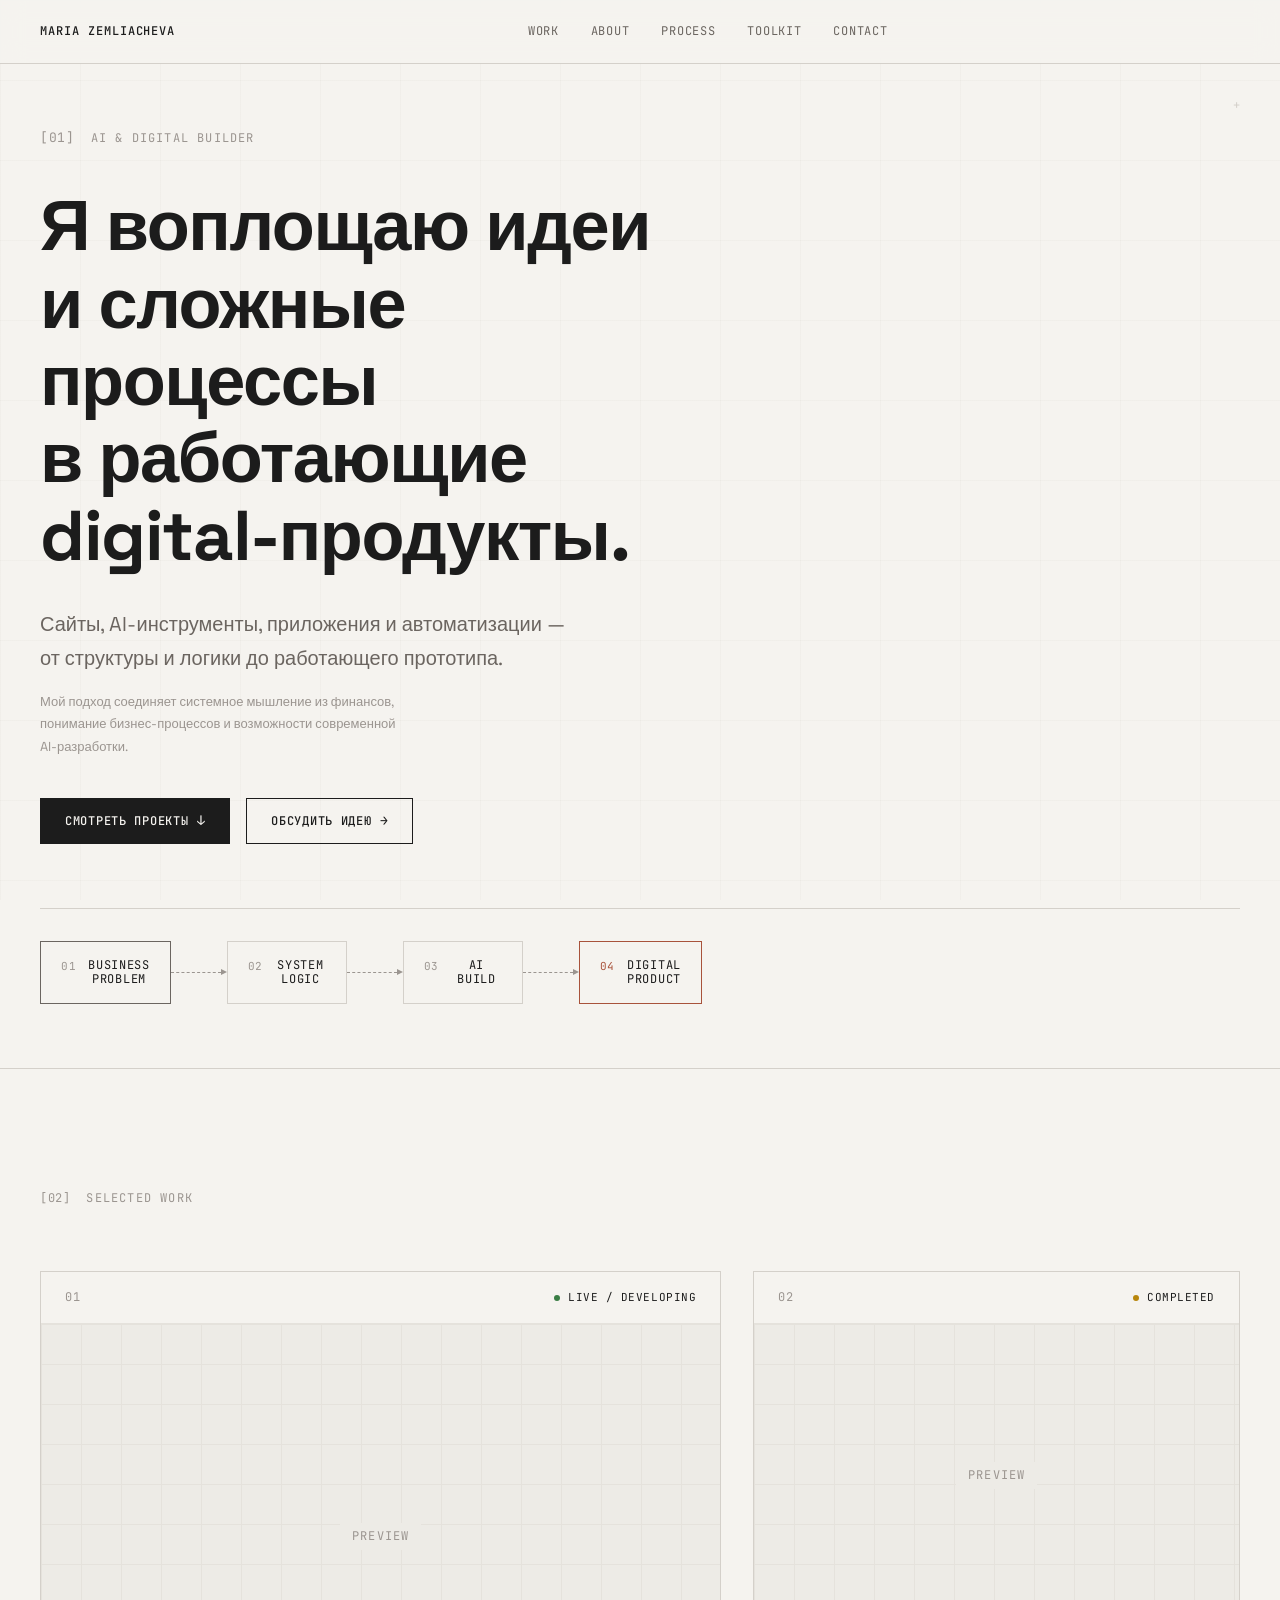
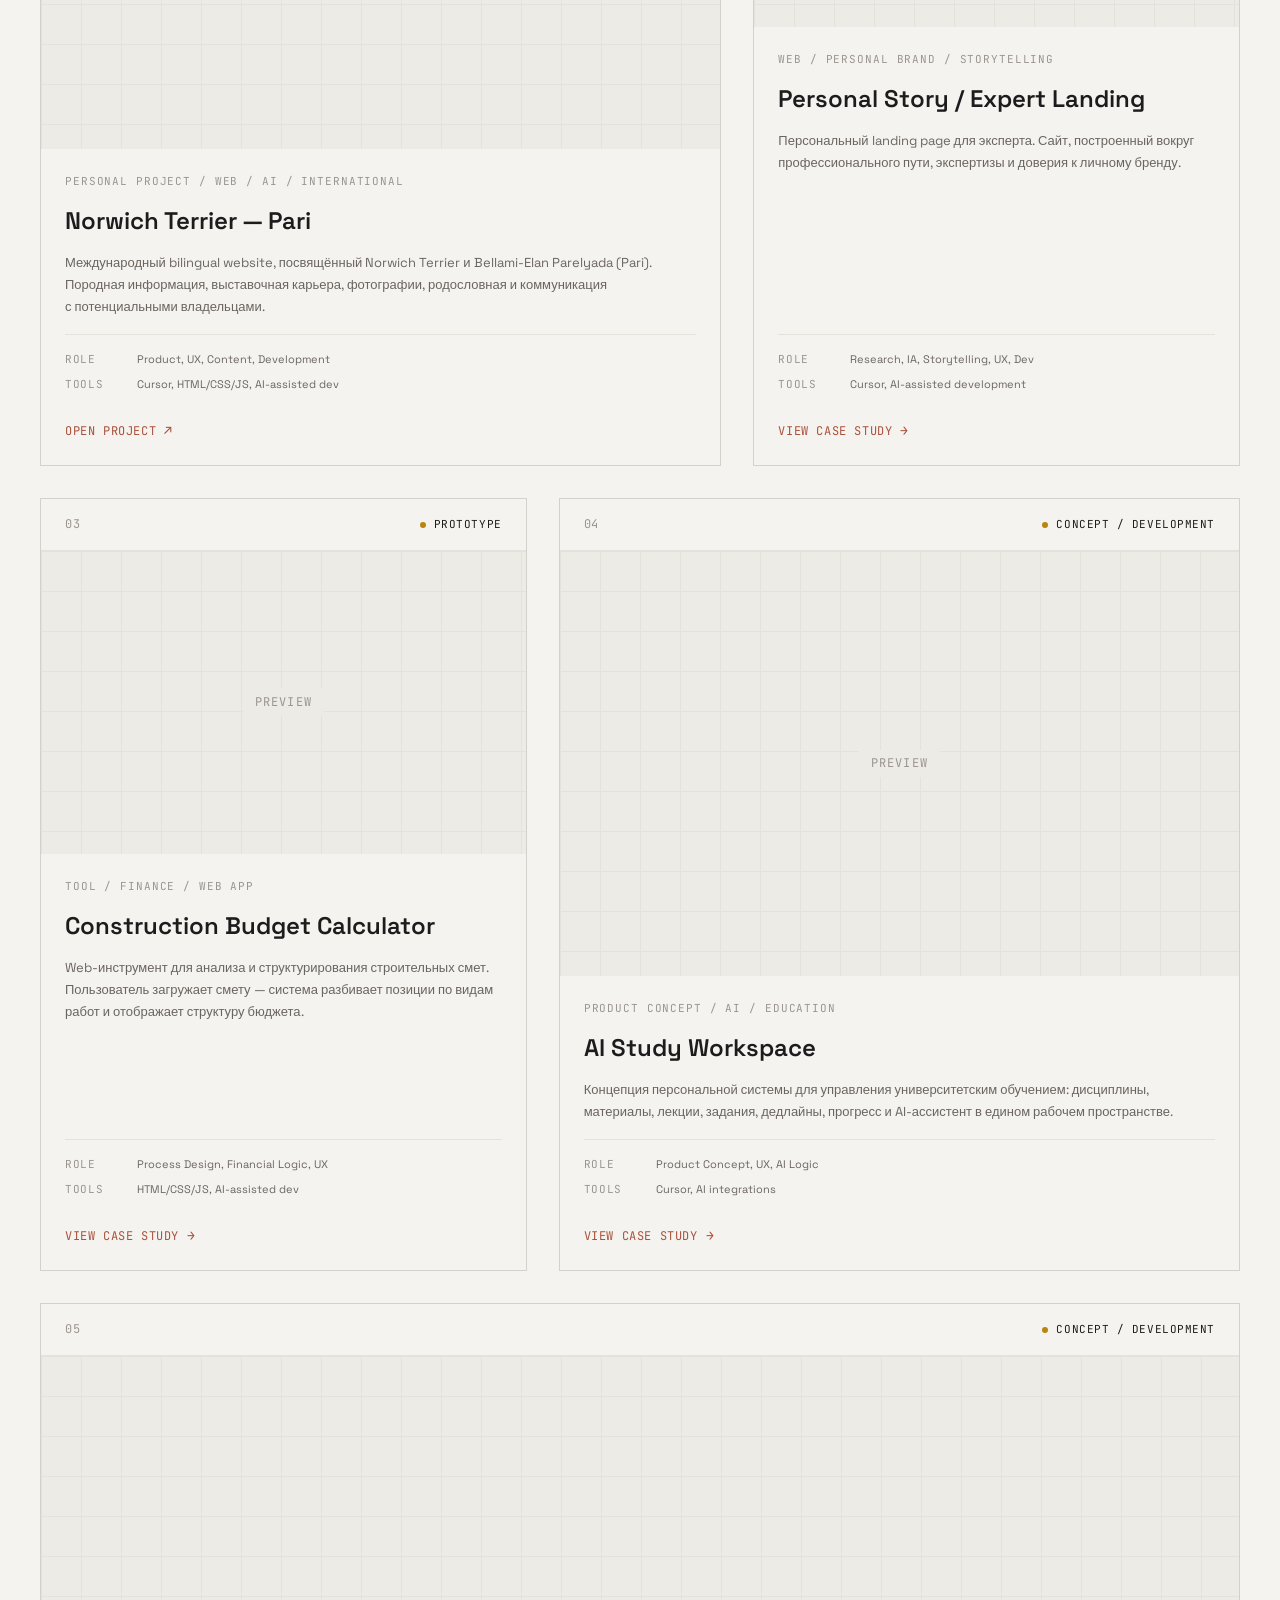
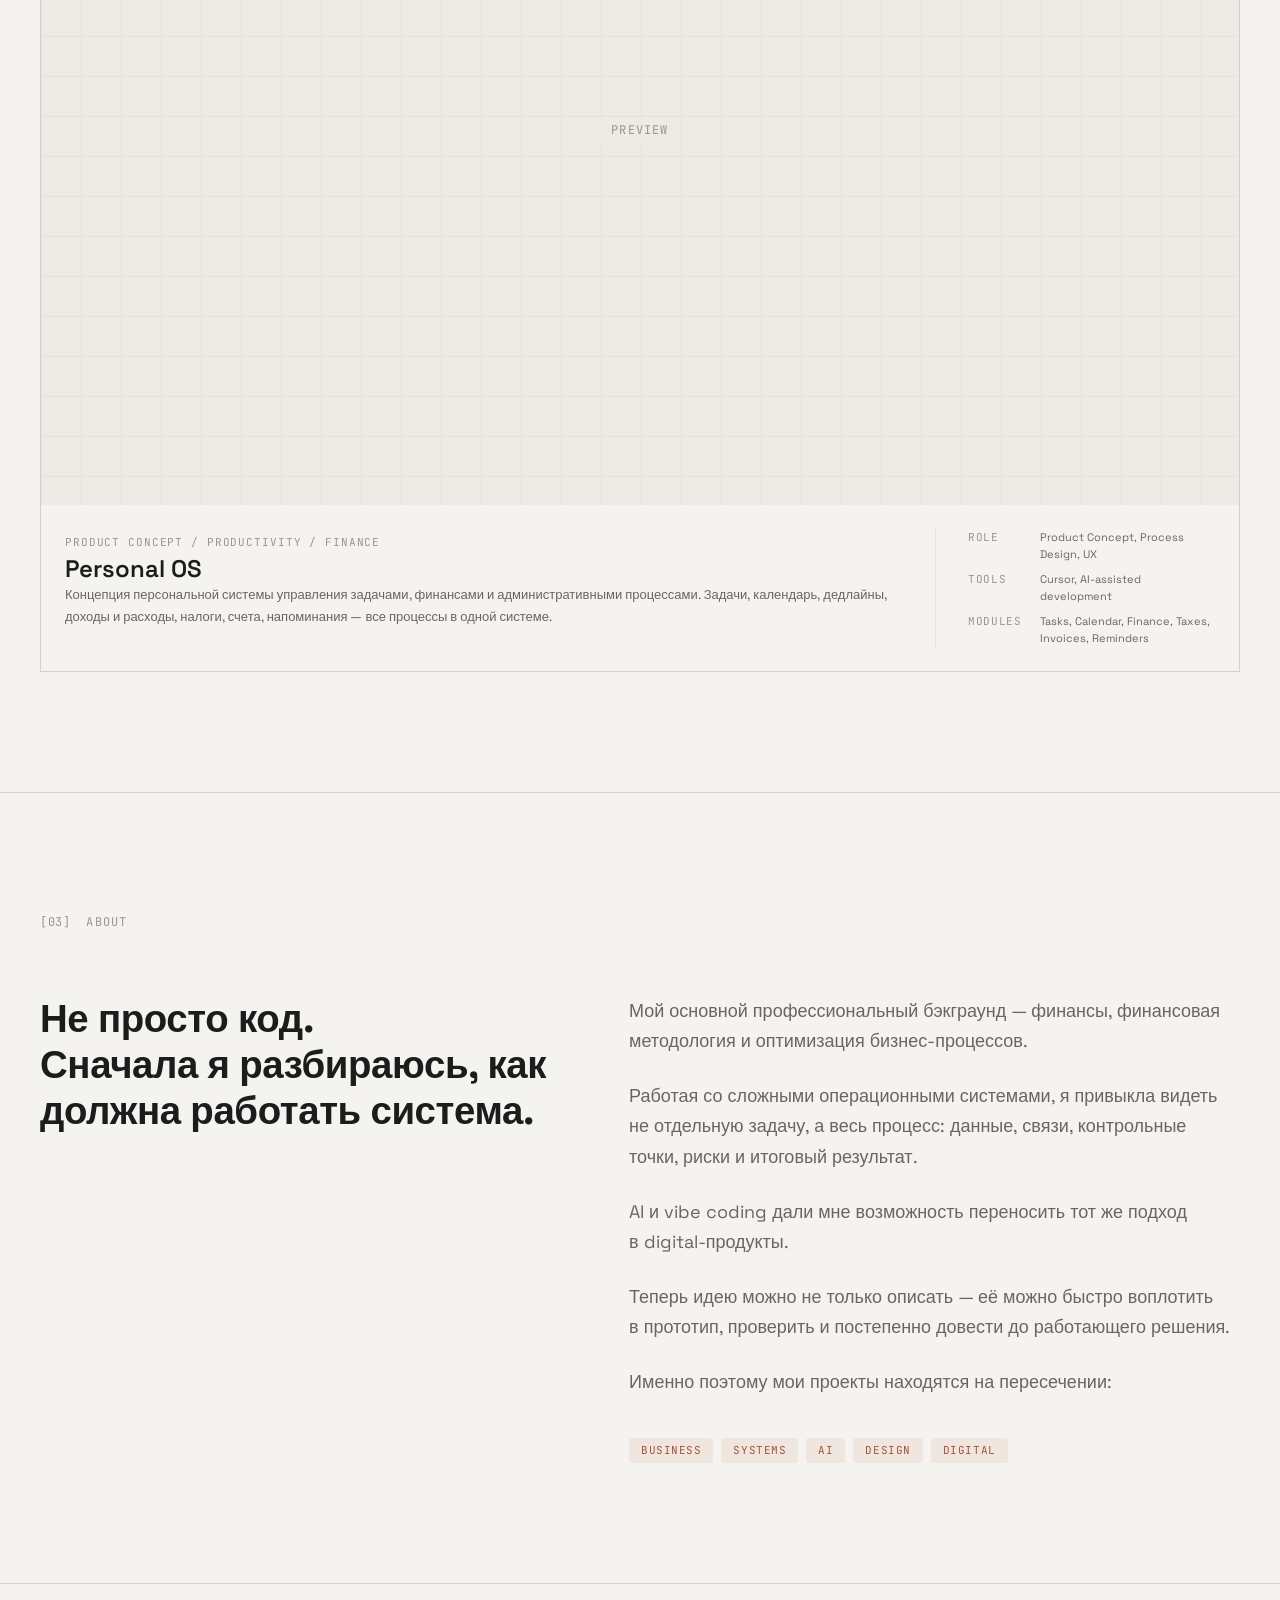
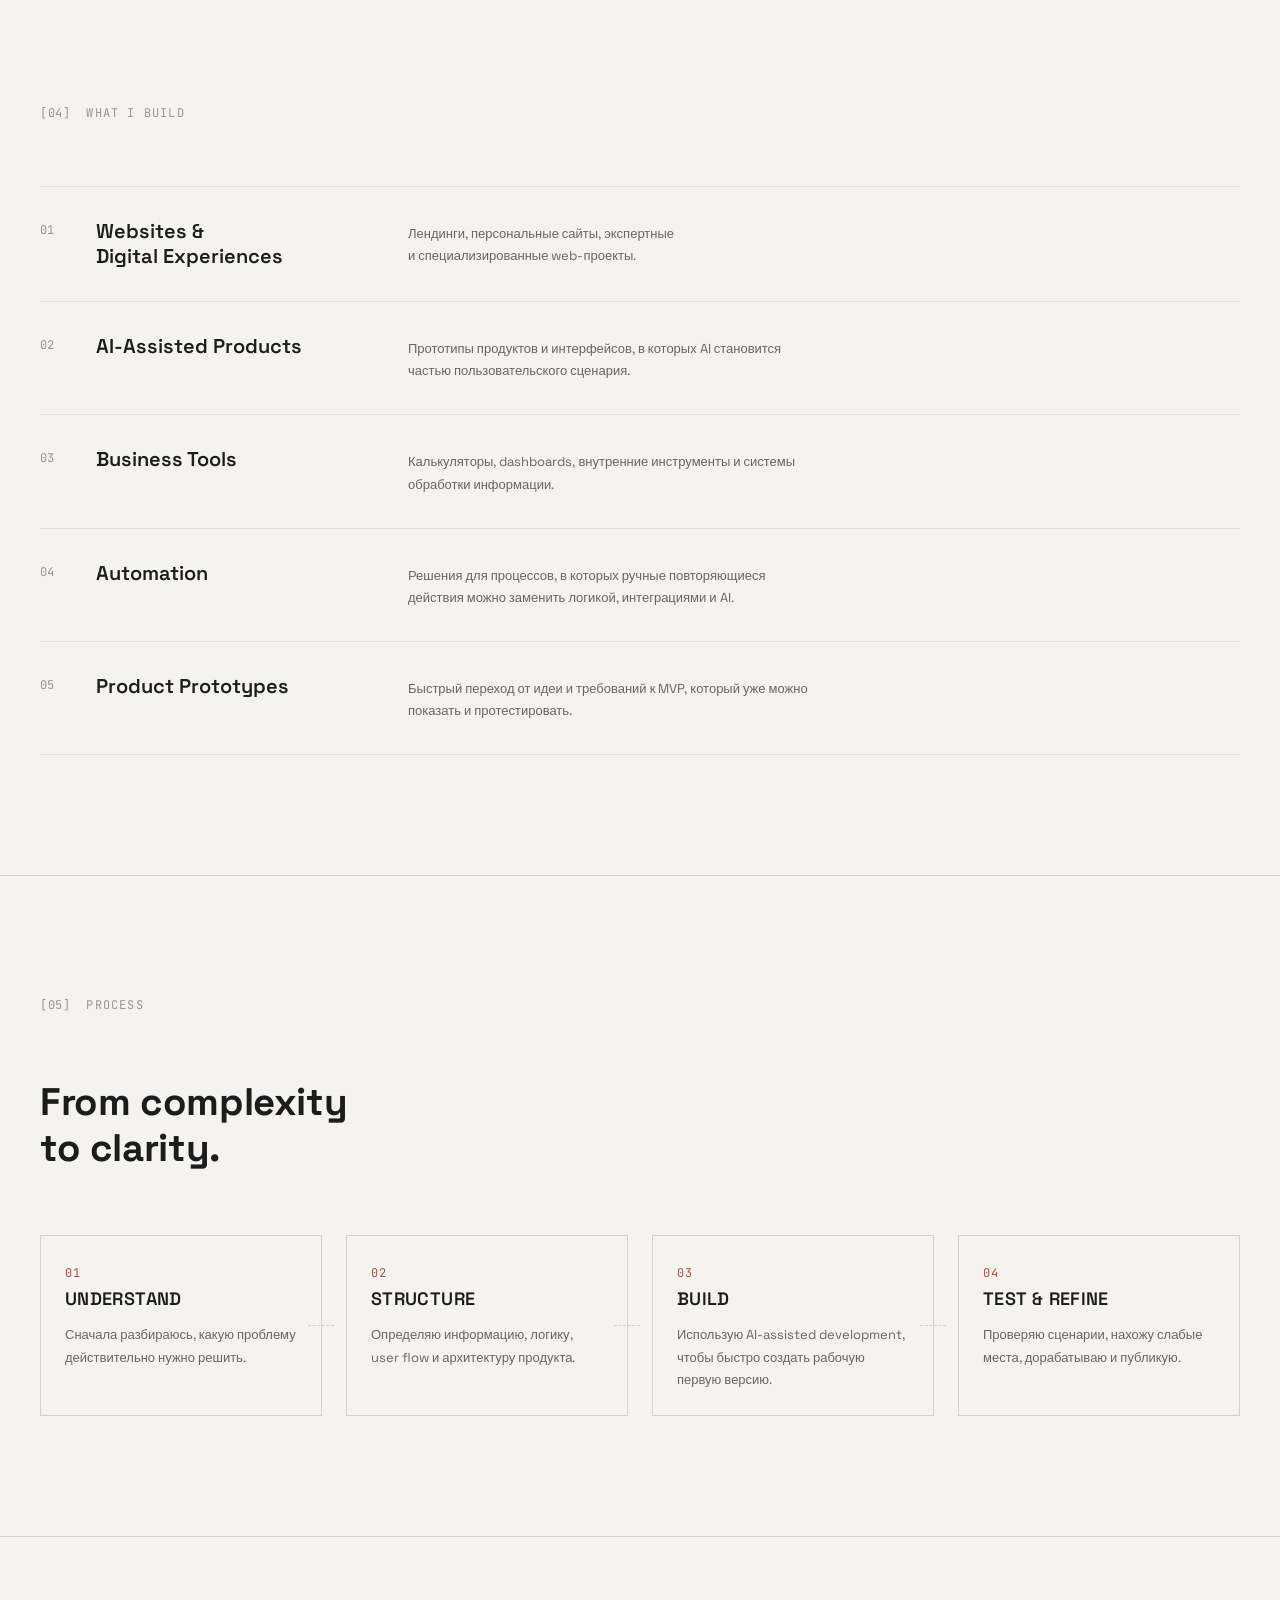
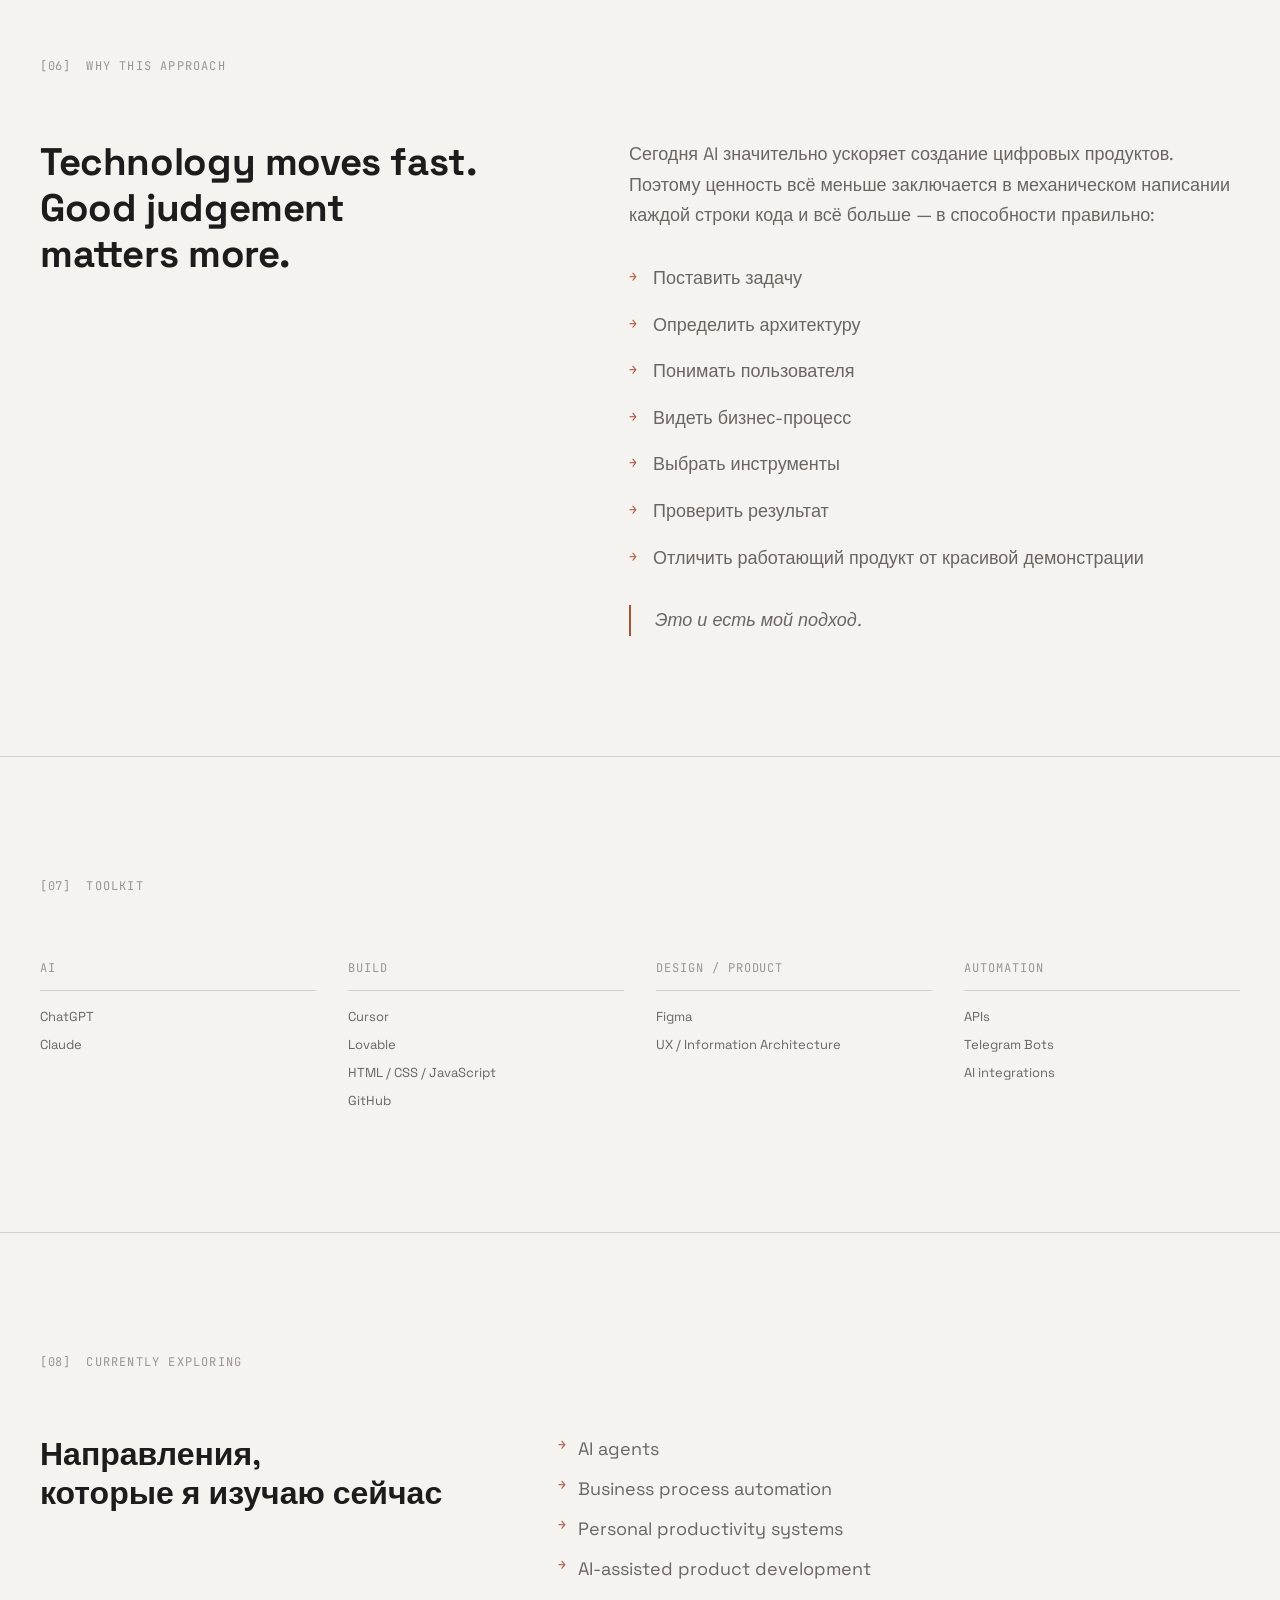
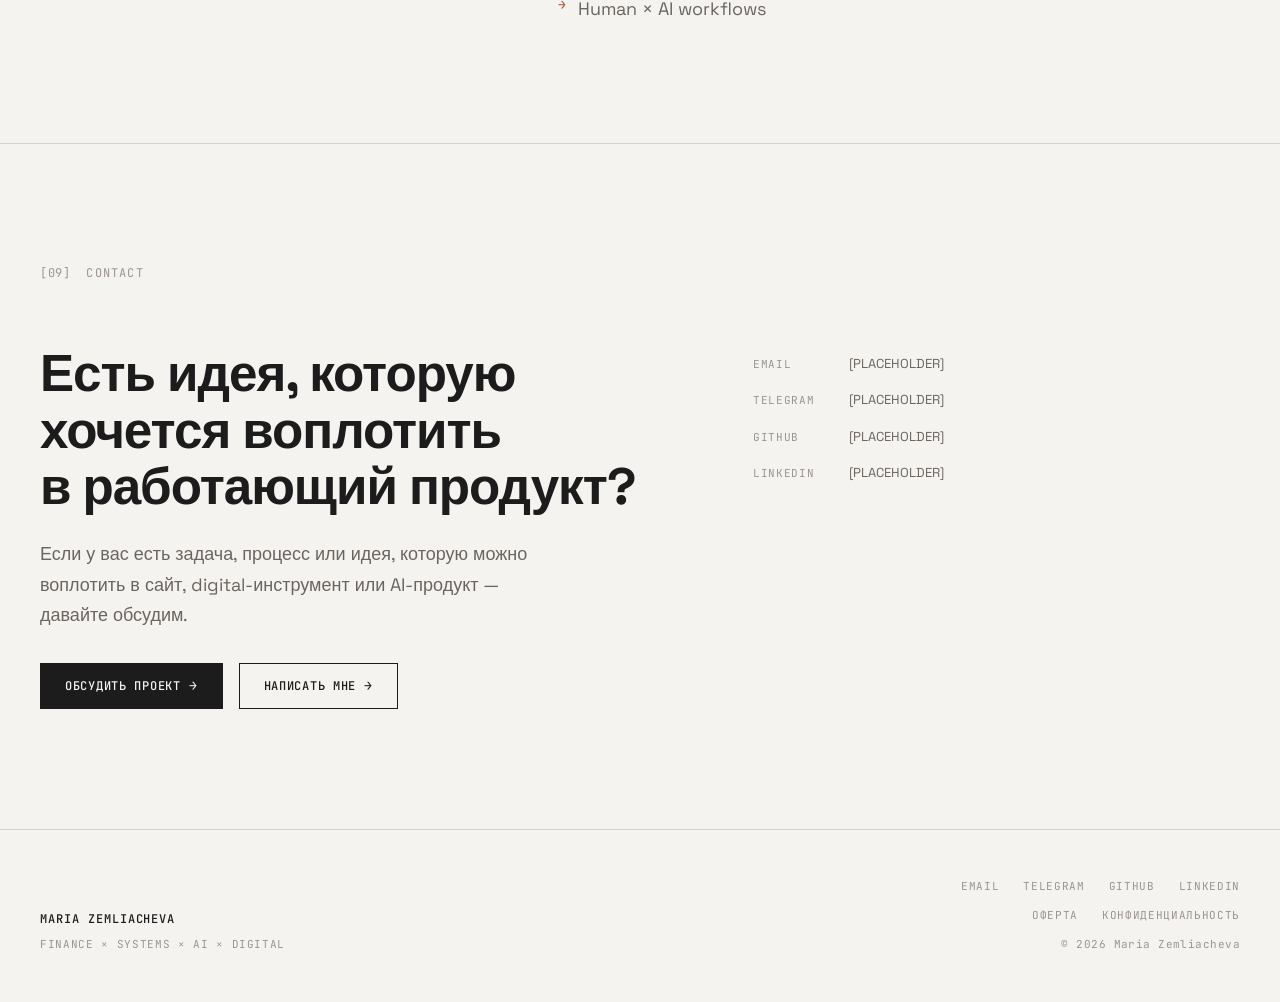
==== index.html @ 4edd82a8 "Добавление существующего проекта" ====
<!DOCTYPE html>
<html lang="ru">
<head>
  <meta charset="UTF-8">
  <meta name="viewport" content="width=device-width, initial-scale=1.0">
  <meta name="description" content="Maria Zemliacheva — AI & Digital Builder. Превращаю идеи и сложные процессы в работающие digital-продукты: сайты, AI-инструменты, приложения и автоматизации.">
  <meta name="author" content="Maria Zemliacheva">

  <!-- Open Graph -->
  <meta property="og:title" content="Maria Zemliacheva — AI & Digital Builder">
  <meta property="og:description" content="Превращаю идеи и сложные процессы в работающие digital-продукты.">
  <meta property="og:type" content="website">
  <meta property="og:image" content="assets/og-image.jpg">

  <!-- Favicon -->
  <link rel="icon" href="assets/favicon/favicon.svg" type="image/svg+xml">
  <link rel="icon" href="assets/favicon/favicon.ico" sizes="32x32">
  <link rel="apple-touch-icon" href="assets/favicon/apple-touch-icon.png">

  <!-- Fonts -->
  <link rel="preconnect" href="https://fonts.googleapis.com">
  <link rel="preconnect" href="https://fonts.gstatic.com" crossorigin>
  <link href="https://fonts.googleapis.com/css2?family=JetBrains+Mono:wght@400;500&family=Space+Grotesk:wght@300;400;500;600;700&display=swap" rel="stylesheet">

  <!-- Styles -->
  <link rel="stylesheet" href="css/variables.css">
  <link rel="stylesheet" href="css/reset.css">
  <link rel="stylesheet" href="css/base.css">
  <link rel="stylesheet" href="css/layout.css">
  <link rel="stylesheet" href="css/components.css">
  <link rel="stylesheet" href="css/sections.css">
  <link rel="stylesheet" href="css/responsive.css">

  <title>Maria Zemliacheva — AI & Digital Builder</title>
</head>
<body>


  <!-- ============================================
       NAVIGATION
       ============================================ -->

  <header class="nav" id="nav">
    <div class="nav__inner">
      <a href="#" class="nav__logo">Maria Zemliacheva</a>

      <nav class="nav__menu" id="nav-menu" aria-label="Main navigation">
        <a href="#work" class="nav__link">Work</a>
        <a href="#about" class="nav__link">About</a>
        <a href="#process" class="nav__link">Process</a>
        <a href="#toolkit" class="nav__link">Toolkit</a>
        <a href="#contact" class="nav__link">Contact</a>
      </nav>

      <div class="nav__right">
        <button class="nav__burger" id="nav-burger" aria-label="Открыть меню" aria-expanded="false">
          <span></span>
          <span></span>
        </button>
      </div>
    </div>
  </header>

  <!-- Mobile Menu Overlay -->
  <div class="nav-overlay" id="nav-overlay" aria-hidden="true">
    <nav class="nav-overlay__inner" aria-label="Mobile navigation">
      <a href="#work" class="nav-overlay__link">Work</a>
      <a href="#about" class="nav-overlay__link">About</a>
      <a href="#process" class="nav-overlay__link">Process</a>
      <a href="#toolkit" class="nav-overlay__link">Toolkit</a>
      <a href="#contact" class="nav-overlay__link">Contact</a>
    </nav>
  </div>


  <main>


    <!-- ============================================
         01 — HERO
         ============================================ -->

    <section class="hero" id="hero">
      <div class="container">

        <div class="hero__label reveal">
          <span class="hero__number">[01]</span>
          <span class="hero__role">AI & Digital Builder</span>
        </div>

        <h1 class="hero__heading reveal">
          Я&nbsp;воплощаю идеи и&nbsp;сложные процессы в&nbsp;работающие digital&#8209;продукты.
        </h1>

        <p class="hero__subheading reveal">
          Сайты, AI&#8209;инструменты, приложения и&nbsp;автоматизации&nbsp;—
          от&nbsp;структуры и&nbsp;логики до&nbsp;работающего прототипа.
        </p>

        <p class="hero__note reveal">
          Мой подход соединяет системное мышление из&nbsp;финансов,
          понимание бизнес&#8209;процессов и&nbsp;возможности современной AI&#8209;разработки.
        </p>

        <div class="hero__cta reveal">
          <a href="#work" class="btn btn--filled">
            <span class="btn__text">Смотреть проекты</span> <span class="btn__arrow">↓</span>
          </a>
          <a href="#contact" class="btn btn--accent">
            <span class="btn__text">Обсудить идею</span> <span class="btn__arrow">→</span>
          </a>
        </div>

        <div class="hero__diagram reveal">
          <div class="diagram">
            <div class="diagram__node">
              <span class="diagram__num">01</span>
              <span class="diagram__text">Business<br>Problem</span>
            </div>
            <span class="diagram__connector"></span>
            <div class="diagram__node">
              <span class="diagram__num">02</span>
              <span class="diagram__text">System<br>Logic</span>
            </div>
            <span class="diagram__connector"></span>
            <div class="diagram__node">
              <span class="diagram__num">03</span>
              <span class="diagram__text">AI<br>Build</span>
            </div>
            <span class="diagram__connector"></span>
            <div class="diagram__node diagram__node--result">
              <span class="diagram__num">04</span>
              <span class="diagram__text">Digital<br>Product</span>
            </div>
          </div>
        </div>

      </div>
    </section>


    <!-- ============================================
         02 — SELECTED WORK
         ============================================ -->

    <section class="section" id="work">
      <div class="container">

        <div class="section-header reveal">
          <span class="section-number">[02]</span>
          <span class="section-title">Selected Work</span>
        </div>

        <div class="work__grid">

          <!-- Row 1: Norwich Terrier (large) + Personal Story (compact) -->
          <div class="work__row work__row--2-1">

            <!-- PROJECT 01 -->
            <article class="project-card reveal">
              <div class="project-card__header">
                <span class="project-card__number">01</span>
                <div class="status status--live">
                  <span class="status__dot"></span>
                  Live / Developing
                </div>
              </div>
              <div class="project-card__image">
                <div class="placeholder-image">
                  <span>Preview</span>
                </div>
              </div>
              <div class="project-card__body">
                <span class="project-card__category">Personal Project / Web / AI / International</span>
                <h3 class="project-card__title">Norwich Terrier — Pari</h3>
                <p class="project-card__desc">
                  Международный bilingual website, посвящённый Norwich Terrier
                  и&nbsp;Bellami&#8209;Elan Parelyada (Pari). Породная информация,
                  выставочная карьера, фотографии, родословная и&nbsp;коммуникация
                  с&nbsp;потенциальными владельцами.
                </p>
                <div class="project-card__meta">
                  <div class="project-card__meta-row">
                    <span class="project-card__meta-label">Role</span>
                    <span class="project-card__meta-value">Product, UX, Content, Development</span>
                  </div>
                  <div class="project-card__meta-row">
                    <span class="project-card__meta-label">Tools</span>
                    <span class="project-card__meta-value">Cursor, HTML/CSS/JS, AI-assisted dev</span>
                  </div>
                </div>
                <a href="https://norwichterrier.info/" class="project-card__link" target="_blank" rel="noopener">
                  Open Project <span class="btn__arrow">↗</span>
                </a>
              </div>
            </article>

            <!-- PROJECT 02 -->
            <article class="project-card reveal">
              <div class="project-card__header">
                <span class="project-card__number">02</span>
                <div class="status">
                  <span class="status__dot"></span>
                  Completed
                </div>
              </div>
              <div class="project-card__image">
                <div class="placeholder-image">
                  <span>Preview</span>
                </div>
              </div>
              <div class="project-card__body">
                <span class="project-card__category">Web / Personal Brand / Storytelling</span>
                <h3 class="project-card__title">Personal Story / Expert Landing</h3>
                <p class="project-card__desc">
                  Персональный landing page для эксперта. Сайт, построенный
                  вокруг профессионального пути, экспертизы и&nbsp;доверия
                  к&nbsp;личному бренду.
                </p>
                <div class="project-card__meta">
                  <div class="project-card__meta-row">
                    <span class="project-card__meta-label">Role</span>
                    <span class="project-card__meta-value">Research, IA, Storytelling, UX, Dev</span>
                  </div>
                  <div class="project-card__meta-row">
                    <span class="project-card__meta-label">Tools</span>
                    <span class="project-card__meta-value">Cursor, AI-assisted development</span>
                  </div>
                </div>
                <a href="case-study.html" class="project-card__link">
                  View Case Study <span class="btn__arrow">→</span>
                </a>
              </div>
            </article>

          </div>

          <!-- Row 2: Construction Budget (compact) + Psychology Study (large) -->
          <div class="work__row work__row--1-2">

            <!-- PROJECT 03 -->
            <article class="project-card reveal">
              <div class="project-card__header">
                <span class="project-card__number">03</span>
                <div class="status">
                  <span class="status__dot"></span>
                  Prototype
                </div>
              </div>
              <div class="project-card__image">
                <div class="placeholder-image">
                  <span>Preview</span>
                </div>
              </div>
              <div class="project-card__body">
                <span class="project-card__category">Tool / Finance / Web App</span>
                <h3 class="project-card__title">Construction Budget Calculator</h3>
                <p class="project-card__desc">
                  Web&#8209;инструмент для анализа и&nbsp;структурирования строительных смет.
                  Пользователь загружает смету&nbsp;— система разбивает позиции
                  по&nbsp;видам работ и&nbsp;отображает структуру бюджета.
                </p>
                <div class="project-card__meta">
                  <div class="project-card__meta-row">
                    <span class="project-card__meta-label">Role</span>
                    <span class="project-card__meta-value">Process Design, Financial Logic, UX</span>
                  </div>
                  <div class="project-card__meta-row">
                    <span class="project-card__meta-label">Tools</span>
                    <span class="project-card__meta-value">HTML/CSS/JS, AI-assisted dev</span>
                  </div>
                </div>
                <a href="case-study.html" class="project-card__link">
                  View Case Study <span class="btn__arrow">→</span>
                </a>
              </div>
            </article>

            <!-- PROJECT 04 -->
            <article class="project-card reveal">
              <div class="project-card__header">
                <span class="project-card__number">04</span>
                <div class="status">
                  <span class="status__dot"></span>
                  Concept / Development
                </div>
              </div>
              <div class="project-card__image">
                <div class="placeholder-image">
                  <span>Preview</span>
                </div>
              </div>
              <div class="project-card__body">
                <span class="project-card__category">Product Concept / AI / Education</span>
                <h3 class="project-card__title">AI Study Workspace</h3>
                <p class="project-card__desc">
                  Концепция персональной системы для управления
                  университетским обучением: дисциплины, материалы,
                  лекции, задания, дедлайны, прогресс и&nbsp;AI&#8209;ассистент
                  в&nbsp;едином рабочем пространстве.
                </p>
                <div class="project-card__meta">
                  <div class="project-card__meta-row">
                    <span class="project-card__meta-label">Role</span>
                    <span class="project-card__meta-value">Product Concept, UX, AI Logic</span>
                  </div>
                  <div class="project-card__meta-row">
                    <span class="project-card__meta-label">Tools</span>
                    <span class="project-card__meta-value">Cursor, AI integrations</span>
                  </div>
                </div>
                <a href="case-study.html" class="project-card__link">
                  View Case Study <span class="btn__arrow">→</span>
                </a>
              </div>
            </article>

          </div>

          <!-- Row 3: Personal OS (full width) -->
          <div class="work__row work__row--full">

            <!-- PROJECT 05 -->
            <article class="project-card reveal">
              <div class="project-card__header">
                <span class="project-card__number">05</span>
                <div class="status">
                  <span class="status__dot"></span>
                  Concept / Development
                </div>
              </div>
              <div class="project-card__image">
                <div class="placeholder-image">
                  <span>Preview</span>
                </div>
              </div>
              <div class="project-card__body">
                <div class="project-card__info">
                  <span class="project-card__category">Product Concept / Productivity / Finance</span>
                  <h3 class="project-card__title">Personal OS</h3>
                  <p class="project-card__desc">
                    Концепция персональной системы управления задачами, финансами
                    и&nbsp;административными процессами. Задачи, календарь, дедлайны,
                    доходы и&nbsp;расходы, налоги, счета, напоминания&nbsp;—
                    все процессы в&nbsp;одной системе.
                  </p>
                </div>
                <div class="project-card__meta">
                  <div class="project-card__meta-row">
                    <span class="project-card__meta-label">Role</span>
                    <span class="project-card__meta-value">Product Concept, Process Design, UX</span>
                  </div>
                  <div class="project-card__meta-row">
                    <span class="project-card__meta-label">Tools</span>
                    <span class="project-card__meta-value">Cursor, AI-assisted development</span>
                  </div>
                  <div class="project-card__meta-row">
                    <span class="project-card__meta-label">Modules</span>
                    <span class="project-card__meta-value">Tasks, Calendar, Finance, Taxes, Invoices, Reminders</span>
                  </div>
                </div>
              </div>
            </article>

          </div>

        </div>
      </div>
    </section>


    <!-- ============================================
         03 — ABOUT
         ============================================ -->

    <section class="section" id="about">
      <div class="container">

        <div class="section-header reveal">
          <span class="section-number">[03]</span>
          <span class="section-title">About</span>
        </div>

        <div class="about__grid">

          <div class="reveal">
            <h2 class="about__heading">
              Не&nbsp;просто код.<br>
              Сначала я&nbsp;разбираюсь, как должна работать система.
            </h2>
          </div>

          <div class="about__text">
            <p class="reveal">
              Мой основной профессиональный бэкграунд&nbsp;— финансы,
              финансовая методология и&nbsp;оптимизация бизнес&#8209;процессов.
            </p>
            <p class="reveal">
              Работая со&nbsp;сложными операционными системами,
              я&nbsp;привыкла видеть не&nbsp;отдельную задачу,
              а&nbsp;весь процесс: данные, связи, контрольные точки,
              риски и&nbsp;итоговый результат.
            </p>
            <p class="reveal">
              AI и&nbsp;vibe coding дали мне возможность переносить
              тот&nbsp;же подход в&nbsp;digital&#8209;продукты.
            </p>
            <p class="reveal">
              Теперь идею можно не&nbsp;только описать&nbsp;—
              её можно быстро воплотить в&nbsp;прототип,
              проверить и&nbsp;постепенно довести до&nbsp;работающего решения.
            </p>
            <p class="reveal">Именно поэтому мои проекты находятся на&nbsp;пересечении:</p>
            <div class="about__disciplines reveal">
              <span class="tag">Business</span>
              <span class="tag">Systems</span>
              <span class="tag">AI</span>
              <span class="tag">Design</span>
              <span class="tag">Digital</span>
            </div>
          </div>

        </div>
      </div>
    </section>


    <!-- ============================================
         04 — WHAT I BUILD
         ============================================ -->

    <section class="section" id="services">
      <div class="container">

        <div class="section-header reveal">
          <span class="section-number">[04]</span>
          <span class="section-title">What I Build</span>
        </div>

        <div class="services__list">

          <div class="services__item reveal">
            <span class="services__item-number">01</span>
            <div class="services__item-content">
              <h3 class="services__item-title">Websites &amp; Digital&nbsp;Experiences</h3>
              <p class="services__item-desc">
                Лендинги, персональные сайты,
                экспертные и&nbsp;специализированные web&#8209;проекты.
              </p>
            </div>
          </div>

          <div class="services__item reveal">
            <span class="services__item-number">02</span>
            <div class="services__item-content">
              <h3 class="services__item-title">AI&#8209;Assisted Products</h3>
              <p class="services__item-desc">
                Прототипы продуктов и&nbsp;интерфейсов,
                в&nbsp;которых AI становится частью пользовательского сценария.
              </p>
            </div>
          </div>

          <div class="services__item reveal">
            <span class="services__item-number">03</span>
            <div class="services__item-content">
              <h3 class="services__item-title">Business Tools</h3>
              <p class="services__item-desc">
                Калькуляторы, dashboards,
                внутренние инструменты и&nbsp;системы обработки информации.
              </p>
            </div>
          </div>

          <div class="services__item reveal">
            <span class="services__item-number">04</span>
            <div class="services__item-content">
              <h3 class="services__item-title">Automation</h3>
              <p class="services__item-desc">
                Решения для процессов, в&nbsp;которых ручные повторяющиеся действия
                можно заменить логикой, интеграциями и&nbsp;AI.
              </p>
            </div>
          </div>

          <div class="services__item reveal">
            <span class="services__item-number">05</span>
            <div class="services__item-content">
              <h3 class="services__item-title">Product Prototypes</h3>
              <p class="services__item-desc">
                Быстрый переход от&nbsp;идеи и&nbsp;требований
                к&nbsp;MVP, который уже можно показать и&nbsp;протестировать.
              </p>
            </div>
          </div>

        </div>
      </div>
    </section>


    <!-- ============================================
         05 — PROCESS
         ============================================ -->

    <section class="section" id="process">
      <div class="container">

        <div class="section-header reveal">
          <span class="section-number">[05]</span>
          <span class="section-title">Process</span>
        </div>

        <div class="process__intro reveal">
          <h2 class="process__intro-heading">From complexity to&nbsp;clarity.</h2>
        </div>

        <div class="process__steps">

          <div class="process__step reveal">
            <span class="process__connector"><span></span></span>
            <span class="process__step-number">01</span>
            <h3 class="process__step-title">Understand</h3>
            <p class="process__step-desc">
              Сначала разбираюсь,
              какую проблему действительно нужно решить.
            </p>
          </div>

          <div class="process__step reveal">
            <span class="process__connector"><span></span></span>
            <span class="process__step-number">02</span>
            <h3 class="process__step-title">Structure</h3>
            <p class="process__step-desc">
              Определяю информацию,
              логику, user flow и&nbsp;архитектуру продукта.
            </p>
          </div>

          <div class="process__step reveal">
            <span class="process__connector"><span></span></span>
            <span class="process__step-number">03</span>
            <h3 class="process__step-title">Build</h3>
            <p class="process__step-desc">
              Использую AI&#8209;assisted development,
              чтобы быстро создать рабочую первую версию.
            </p>
          </div>

          <div class="process__step reveal">
            <span class="process__step-number">04</span>
            <h3 class="process__step-title">Test &amp; Refine</h3>
            <p class="process__step-desc">
              Проверяю сценарии,
              нахожу слабые места,
              дорабатываю и&nbsp;публикую.
            </p>
          </div>

        </div>
      </div>
    </section>


    <!-- ============================================
         06 — WHY THIS APPROACH
         ============================================ -->

    <section class="section" id="approach">
      <div class="container">

        <div class="section-header reveal">
          <span class="section-number">[06]</span>
          <span class="section-title">Why This Approach</span>
        </div>

        <div class="approach__grid">

          <div class="reveal">
            <h2 class="approach__heading">
              Technology moves fast.<br>
              Good judgement matters&nbsp;more.
            </h2>
          </div>

          <div class="approach__content">
            <p class="approach__text reveal">
              Сегодня AI значительно ускоряет создание цифровых продуктов.
              Поэтому ценность всё меньше заключается в&nbsp;механическом написании
              каждой строки кода и&nbsp;всё больше&nbsp;— в&nbsp;способности правильно:
            </p>

            <div class="approach__list">
              <div class="approach-item reveal">
                <span class="approach-item__marker">→</span>
                <span>Поставить задачу</span>
              </div>
              <div class="approach-item reveal">
                <span class="approach-item__marker">→</span>
                <span>Определить архитектуру</span>
              </div>
              <div class="approach-item reveal">
                <span class="approach-item__marker">→</span>
                <span>Понимать пользователя</span>
              </div>
              <div class="approach-item reveal">
                <span class="approach-item__marker">→</span>
                <span>Видеть бизнес&#8209;процесс</span>
              </div>
              <div class="approach-item reveal">
                <span class="approach-item__marker">→</span>
                <span>Выбрать инструменты</span>
              </div>
              <div class="approach-item reveal">
                <span class="approach-item__marker">→</span>
                <span>Проверить результат</span>
              </div>
              <div class="approach-item reveal">
                <span class="approach-item__marker">→</span>
                <span>Отличить работающий продукт от&nbsp;красивой демонстрации</span>
              </div>
            </div>

            <p class="approach__statement reveal">Это и&nbsp;есть мой подход.</p>
          </div>

        </div>
      </div>
    </section>


    <!-- ============================================
         07 — TOOLKIT
         ============================================ -->

    <section class="section" id="toolkit">
      <div class="container">

        <div class="section-header reveal">
          <span class="section-number">[07]</span>
          <span class="section-title">Toolkit</span>
        </div>

        <div class="toolkit__grid">

          <div class="toolkit__group reveal">
            <span class="toolkit__group-title">AI</span>
            <div class="toolkit__list">
              <span class="toolkit__item">ChatGPT</span>
              <span class="toolkit__item">Claude</span>
            </div>
          </div>

          <div class="toolkit__group reveal">
            <span class="toolkit__group-title">Build</span>
            <div class="toolkit__list">
              <span class="toolkit__item">Cursor</span>
              <span class="toolkit__item">Lovable</span>
              <span class="toolkit__item">HTML / CSS / JavaScript</span>
              <span class="toolkit__item">GitHub</span>
            </div>
          </div>

          <div class="toolkit__group reveal">
            <span class="toolkit__group-title">Design / Product</span>
            <div class="toolkit__list">
              <span class="toolkit__item">Figma</span>
              <span class="toolkit__item">UX / Information Architecture</span>
            </div>
          </div>

          <div class="toolkit__group reveal">
            <span class="toolkit__group-title">Automation</span>
            <div class="toolkit__list">
              <span class="toolkit__item">APIs</span>
              <span class="toolkit__item">Telegram Bots</span>
              <span class="toolkit__item">AI integrations</span>
            </div>
          </div>

        </div>
      </div>
    </section>


    <!-- ============================================
         08 — CURRENTLY EXPLORING
         ============================================ -->

    <section class="section" id="exploring">
      <div class="container">

        <div class="section-header reveal">
          <span class="section-number">[08]</span>
          <span class="section-title">Currently Exploring</span>
        </div>

        <div class="exploring__inner">

          <h2 class="exploring__heading reveal">
            Направления,<br>
            которые я&nbsp;изучаю сейчас
          </h2>

          <div class="exploring__list">
            <span class="exploring__item reveal">AI agents</span>
            <span class="exploring__item reveal">Business process automation</span>
            <span class="exploring__item reveal">Personal productivity systems</span>
            <span class="exploring__item reveal">AI&#8209;assisted product development</span>
            <span class="exploring__item reveal">Human × AI workflows</span>
          </div>

        </div>
      </div>
    </section>


    <!-- ============================================
         09 — CONTACT
         ============================================ -->

    <section class="section" id="contact">
      <div class="container">

        <div class="section-header reveal">
          <span class="section-number">[09]</span>
          <span class="section-title">Contact</span>
        </div>

        <div class="contact__inner">

          <div>
            <h2 class="contact__heading reveal">
              Есть идея, которую хочется воплотить в&nbsp;работающий продукт?
            </h2>
            <p class="contact__text reveal">
              Если у&nbsp;вас есть задача, процесс или идея,
              которую можно воплотить в&nbsp;сайт,
              digital&#8209;инструмент или AI&#8209;продукт&nbsp;—
              давайте обсудим.
            </p>
            <div class="contact__cta reveal">
              <a href="mailto:[PLACEHOLDER]" class="btn btn--filled">
                <span class="btn__text">Обсудить проект</span> <span class="btn__arrow">→</span>
              </a>
              <a href="#" class="btn">
                <span class="btn__text">Написать мне</span> <span class="btn__arrow">→</span>
              </a>
            </div>
          </div>

          <div class="contact__links reveal">
            <div class="contact__link-item">
              <span class="contact__link-label">Email</span>
              <a href="mailto:[PLACEHOLDER]" class="contact__link-value">[PLACEHOLDER]</a>
            </div>
            <div class="contact__link-item">
              <span class="contact__link-label">Telegram</span>
              <a href="#" class="contact__link-value">[PLACEHOLDER]</a>
            </div>
            <div class="contact__link-item">
              <span class="contact__link-label">GitHub</span>
              <a href="#" class="contact__link-value">[PLACEHOLDER]</a>
            </div>
            <div class="contact__link-item">
              <span class="contact__link-label">LinkedIn</span>
              <a href="#" class="contact__link-value">[PLACEHOLDER]</a>
            </div>
          </div>

        </div>
      </div>
    </section>


  </main>


  <!-- ============================================
       FOOTER
       ============================================ -->

  <footer class="footer">
    <div class="container">
      <div class="footer__inner">

        <div class="footer__brand">
          <span class="footer__name">Maria Zemliacheva</span>
          <span class="footer__tagline">Finance × Systems × AI × Digital</span>
        </div>

        <div class="footer__right">
          <div class="footer__links">
            <a href="mailto:[PLACEHOLDER]" class="footer__link">Email</a>
            <a href="#" class="footer__link">Telegram</a>
            <a href="#" class="footer__link">GitHub</a>
            <a href="#" class="footer__link">LinkedIn</a>
          </div>
          <div class="footer__legal">
            <a href="offer.html" class="footer__link">Оферта</a>
            <a href="privacy.html" class="footer__link">Конфиденциальность</a>
          </div>
          <span class="footer__copy">© 2026 Maria Zemliacheva</span>
        </div>

      </div>
    </div>
  </footer>


  <!-- Scripts -->
  <script src="js/main.js"></script>
  <script src="js/animations.js"></script>

</body>
</html>
---- css/variables.css ----
/* ============================================
   DESIGN TOKENS — THE BLUEPRINT
   ============================================ */

:root {
  /* ── Colors ── */
  --c-bg:             #F5F3EF;
  --c-bg-alt:         #EDEBE6;
  --c-surface:        #FFFFFF;
  --c-text:           #1C1C1C;
  --c-text-secondary: #6B6560;
  --c-text-tertiary:  #9B9590;
  --c-accent:         #A8523B;
  --c-accent-light:   #C4654A;
  --c-accent-hover:   #8E4432;
  --c-terracotta:     #C4654A;
  --c-terracotta-hover: #A8523B;
  --c-border:         #D4D0CA;
  --c-border-light:   #E5E2DC;
  --c-grid:           rgba(180, 175, 168, 0.07);
  --c-tag-bg:         rgba(168, 82, 59, 0.08);
  --c-status-live:    #3A7D44;
  --c-status-dev:     #B8860B;

  /* ── Typography ── */
  --f-sans: 'Space Grotesk', -apple-system, BlinkMacSystemFont, 'Segoe UI', sans-serif;
  --f-mono: 'JetBrains Mono', 'SF Mono', 'Fira Code', 'Consolas', monospace;

  /* ── Type Scale ── */
  --ts-2xs:    0.6875rem;   /* 11px */
  --ts-xs:     0.75rem;     /* 12px */
  --ts-sm:     0.8125rem;   /* 13px */
  --ts-base:   1rem;        /* 16px */
  --ts-md:     1.125rem;    /* 18px */
  --ts-lg:     1.25rem;     /* 20px */
  --ts-xl:     1.5rem;      /* 24px */
  --ts-2xl:    2rem;        /* 32px */
  --ts-3xl:    2.5rem;      /* 40px */
  --ts-4xl:    3.25rem;     /* 52px */
  --ts-5xl:    4rem;        /* 64px */
  --ts-6xl:    5rem;        /* 80px */

  /* ── Line Heights ── */
  --lh-tight:   1.1;
  --lh-snug:    1.2;
  --lh-heading: 1.25;
  --lh-normal:  1.55;
  --lh-relaxed: 1.7;

  /* ── Font Weights ── */
  --fw-light:    300;
  --fw-regular:  400;
  --fw-medium:   500;
  --fw-semibold: 600;
  --fw-bold:     700;

  /* ── Spacing ── */
  --s-4:   0.25rem;
  --s-8:   0.5rem;
  --s-12:  0.75rem;
  --s-16:  1rem;
  --s-20:  1.25rem;
  --s-24:  1.5rem;
  --s-32:  2rem;
  --s-40:  2.5rem;
  --s-48:  3rem;
  --s-56:  3.5rem;
  --s-64:  4rem;
  --s-80:  5rem;
  --s-96:  6rem;
  --s-120: 7.5rem;
  --s-160: 10rem;

  /* ── Layout ── */
  --max-w:        1400px;
  --max-w-narrow: 900px;
  --container-px: 2.5rem;
  --grid-gap:     2rem;
  --section-py:   var(--s-120);
  --grid-size:    80px;

  /* ── Navigation ── */
  --nav-h: 64px;

  /* ── Transitions ── */
  --ease-out:    cubic-bezier(0.16, 1, 0.3, 1);
  --ease-in-out: cubic-bezier(0.65, 0, 0.35, 1);
  --t-fast:   150ms var(--ease-out);
  --t-base:   300ms var(--ease-out);
  --t-medium: 500ms var(--ease-out);
  --t-slow:   800ms var(--ease-out);
  --t-slower: 1200ms var(--ease-out);

  /* ── Border Radius ── */
  --radius-sm: 3px;
  --radius-md: 6px;

  /* ── Z-index ── */
  --z-base:    1;
  --z-nav:     100;
  --z-overlay: 200;
}
---- css/base.css ----
/* ============================================
   BASE — Typography & Global Styles
   ============================================ */

body {
  font-family: var(--f-sans);
  font-size: var(--ts-base);
  font-weight: var(--fw-regular);
  line-height: var(--lh-normal);
  color: var(--c-text);
  background-color: var(--c-bg);
  background-image:
    linear-gradient(var(--c-grid) 1px, transparent 1px),
    linear-gradient(90deg, var(--c-grid) 1px, transparent 1px);
  background-size: var(--grid-size) var(--grid-size);
  background-attachment: fixed;
}

/* ── Headings ── */

.h-display {
  font-size: var(--ts-6xl);
  font-weight: var(--fw-bold);
  line-height: var(--lh-tight);
  letter-spacing: -0.02em;
}

.h1 {
  font-size: var(--ts-5xl);
  font-weight: var(--fw-bold);
  line-height: var(--lh-tight);
  letter-spacing: -0.02em;
}

.h2 {
  font-size: var(--ts-4xl);
  font-weight: var(--fw-bold);
  line-height: var(--lh-snug);
  letter-spacing: -0.015em;
}

.h3 {
  font-size: var(--ts-3xl);
  font-weight: var(--fw-semibold);
  line-height: var(--lh-heading);
  letter-spacing: -0.01em;
}

.h4 {
  font-size: var(--ts-2xl);
  font-weight: var(--fw-semibold);
  line-height: var(--lh-heading);
}

.h5 {
  font-size: var(--ts-xl);
  font-weight: var(--fw-medium);
  line-height: var(--lh-heading);
}

/* ── Text Styles ── */

.text-body {
  font-size: var(--ts-md);
  line-height: var(--lh-relaxed);
  color: var(--c-text-secondary);
}

.text-sm {
  font-size: var(--ts-sm);
  line-height: var(--lh-normal);
}

.text-lg {
  font-size: var(--ts-lg);
  line-height: var(--lh-relaxed);
}

/* ── Monospace ── */

.mono {
  font-family: var(--f-mono);
  font-size: var(--ts-xs);
  font-weight: var(--fw-regular);
  letter-spacing: 0.04em;
  text-transform: uppercase;
}

.mono-sm {
  font-family: var(--f-mono);
  font-size: var(--ts-2xs);
  font-weight: var(--fw-regular);
  letter-spacing: 0.05em;
  text-transform: uppercase;
}

/* ── Links ── */

.link {
  color: var(--c-accent);
  transition: color var(--t-fast);
}

.link:hover {
  color: var(--c-accent-hover);
}

.link-underline {
  text-decoration: underline;
  text-underline-offset: 3px;
  text-decoration-color: var(--c-border);
  transition: text-decoration-color var(--t-fast);
}

.link-underline:hover {
  text-decoration-color: var(--c-text);
}

/* ── Horizontal Rule ── */

.divider {
  border: none;
  border-top: 1px solid var(--c-border);
}

/* ── Screen Reader Only ── */

.sr-only {
  position: absolute;
  width: 1px;
  height: 1px;
  padding: 0;
  margin: -1px;
  overflow: hidden;
  clip: rect(0, 0, 0, 0);
  white-space: nowrap;
  border-width: 0;
}
---- css/layout.css ----
/* ============================================
   LAYOUT — Containers & Grid
   ============================================ */

.container {
  width: 100%;
  max-width: var(--max-w);
  margin-inline: auto;
  padding-inline: var(--container-px);
}

.container--narrow {
  max-width: var(--max-w-narrow);
}

/* ── Section ── */

.section {
  padding-block: var(--section-py);
  border-top: 1px solid var(--c-border);
  position: relative;
}

/* ── Section Header ── */

.section-header {
  display: flex;
  align-items: baseline;
  gap: var(--s-16);
  margin-bottom: var(--s-64);
}

.section-number {
  font-family: var(--f-mono);
  font-size: var(--ts-xs);
  color: var(--c-text-tertiary);
  letter-spacing: 0.05em;
  flex-shrink: 0;
}

.section-title {
  font-size: var(--ts-xs);
  font-family: var(--f-mono);
  text-transform: uppercase;
  letter-spacing: 0.1em;
  color: var(--c-text-tertiary);
}

/* ── Grid Utilities ── */

.grid {
  display: grid;
  gap: var(--grid-gap);
}

.grid--2 {
  grid-template-columns: repeat(2, 1fr);
}

.grid--3 {
  grid-template-columns: repeat(3, 1fr);
}

.grid--4 {
  grid-template-columns: repeat(4, 1fr);
}

.grid--asymmetric {
  grid-template-columns: 1.4fr 1fr;
}

.grid--asymmetric-reverse {
  grid-template-columns: 1fr 1.4fr;
}

/* ── Flex Utilities ── */

.flex {
  display: flex;
}

.flex--between {
  justify-content: space-between;
}

.flex--center {
  align-items: center;
}

.flex--column {
  flex-direction: column;
}

.flex--wrap {
  flex-wrap: wrap;
}

.flex--gap-sm {
  gap: var(--s-8);
}

.flex--gap-md {
  gap: var(--s-16);
}

.flex--gap-lg {
  gap: var(--s-32);
}
---- css/components.css ----
/* ============================================
   COMPONENTS — Buttons, Tags, Cards
   ============================================ */

/* ── Buttons ── */

.btn {
  display: inline-flex;
  align-items: center;
  gap: var(--s-8);
  padding: var(--s-12) var(--s-24);
  font-family: var(--f-mono);
  font-size: var(--ts-xs);
  font-weight: var(--fw-medium);
  text-transform: uppercase;
  letter-spacing: 0.06em;
  border: 1px solid var(--c-text);
  background: transparent;
  color: var(--c-text);
  cursor: pointer;
  transition:
    background var(--t-base),
    color var(--t-base),
    border-color var(--t-base),
    transform var(--t-fast);
  white-space: nowrap;
}

.btn:hover {
  background: var(--c-terracotta-hover);
  border-color: var(--c-terracotta-hover);
  color: var(--c-surface);
}

.btn:active {
  transform: scale(0.98);
}

.btn--accent {
  border-color: var(--c-text);
  color: var(--c-text);
}

.btn--accent:hover {
  background: var(--c-terracotta-hover);
  border-color: var(--c-terracotta-hover);
  color: var(--c-surface);
}

.btn--filled {
  background: var(--c-text);
  color: var(--c-bg);
}

.btn--filled:hover {
  background: var(--c-terracotta-hover);
  border-color: var(--c-terracotta-hover);
  color: var(--c-surface);
}

.btn__arrow {
  transition: transform var(--t-base);
  font-size: 1.1em;
}

.btn:hover .btn__arrow {
  transform: translateX(3px);
}

/* ── Tags ── */

.tag {
  display: inline-flex;
  align-items: center;
  padding: var(--s-4) var(--s-12);
  font-family: var(--f-mono);
  font-size: var(--ts-2xs);
  letter-spacing: 0.05em;
  text-transform: uppercase;
  background: var(--c-tag-bg);
  color: var(--c-accent);
  border-radius: var(--radius-sm);
}

.tag--outline {
  background: transparent;
  border: 1px solid var(--c-border);
  color: var(--c-text-secondary);
}

/* ── Status Badge ── */

.status {
  display: inline-flex;
  align-items: center;
  gap: var(--s-8);
  font-family: var(--f-mono);
  font-size: var(--ts-2xs);
  letter-spacing: 0.05em;
  text-transform: uppercase;
}

.status__dot {
  width: 6px;
  height: 6px;
  border-radius: 50%;
  background: var(--c-status-dev);
  flex-shrink: 0;
}

.status--live .status__dot {
  background: var(--c-status-live);
}

/* ── Project Card ── */

.project-card {
  display: flex;
  flex-direction: column;
  border: 1px solid var(--c-border);
  background: var(--c-bg);
  transition:
    border-color var(--t-base),
    box-shadow var(--t-medium);
  position: relative;
  overflow: hidden;
}

.project-card:hover {
  border-color: var(--c-accent);
  box-shadow: 0 8px 40px rgba(28, 28, 28, 0.06);
}

.project-card__header {
  display: flex;
  align-items: center;
  justify-content: space-between;
  padding: var(--s-16) var(--s-24);
  border-bottom: 1px solid var(--c-border-light);
}

.project-card__number {
  font-family: var(--f-mono);
  font-size: var(--ts-xs);
  color: var(--c-text-tertiary);
  letter-spacing: 0.05em;
}

.project-card__image {
  position: relative;
  overflow: hidden;
  background: var(--c-bg-alt);
}

.project-card__image img {
  width: 100%;
  height: 100%;
  object-fit: cover;
  transition: transform var(--t-slow);
}

.project-card:hover .project-card__image img {
  transform: scale(1.03);
}

.placeholder-image {
  width: 100%;
  aspect-ratio: 16 / 10;
  background:
    linear-gradient(var(--c-border-light) 1px, transparent 1px),
    linear-gradient(90deg, var(--c-border-light) 1px, transparent 1px),
    var(--c-bg-alt);
  background-size: 40px 40px;
  display: flex;
  align-items: center;
  justify-content: center;
}

.placeholder-image span {
  font-family: var(--f-mono);
  font-size: var(--ts-xs);
  text-transform: uppercase;
  letter-spacing: 0.1em;
  color: var(--c-text-tertiary);
  background: var(--c-bg-alt);
  padding: var(--s-4) var(--s-12);
}

.project-card__body {
  padding: var(--s-24);
  display: flex;
  flex-direction: column;
  gap: var(--s-16);
  flex-grow: 1;
}

.project-card__category {
  font-family: var(--f-mono);
  font-size: var(--ts-2xs);
  text-transform: uppercase;
  letter-spacing: 0.08em;
  color: var(--c-text-tertiary);
}

.project-card__title {
  font-size: var(--ts-xl);
  font-weight: var(--fw-semibold);
  line-height: var(--lh-heading);
}

.project-card__desc {
  font-size: var(--ts-sm);
  line-height: var(--lh-relaxed);
  color: var(--c-text-secondary);
}

.project-card__meta {
  margin-top: auto;
  padding-top: var(--s-16);
  border-top: 1px solid var(--c-border-light);
  display: flex;
  flex-direction: column;
  gap: var(--s-8);
}

.project-card__meta-row {
  display: flex;
  gap: var(--s-12);
  font-size: var(--ts-2xs);
  line-height: var(--lh-normal);
}

.project-card__meta-label {
  font-family: var(--f-mono);
  text-transform: uppercase;
  letter-spacing: 0.06em;
  color: var(--c-text-tertiary);
  flex-shrink: 0;
  min-width: 60px;
}

.project-card__meta-value {
  color: var(--c-text-secondary);
}

.project-card__link {
  display: inline-flex;
  align-items: center;
  gap: var(--s-8);
  font-family: var(--f-mono);
  font-size: var(--ts-xs);
  text-transform: uppercase;
  letter-spacing: 0.05em;
  color: var(--c-accent);
  transition: gap var(--t-base);
  padding-top: var(--s-12);
}

.project-card__link:hover {
  gap: var(--s-12);
}

/* ── Approach List Item ── */

.approach-item {
  display: flex;
  align-items: flex-start;
  gap: var(--s-16);
  font-size: var(--ts-md);
  line-height: var(--lh-relaxed);
  color: var(--c-text-secondary);
}

.approach-item__marker {
  color: var(--c-accent);
  font-family: var(--f-mono);
  font-size: var(--ts-sm);
  flex-shrink: 0;
  margin-top: 3px;
}
---- css/sections.css ----
/* ============================================
   SECTIONS — Page-specific styles
   ============================================ */

/* ─────────────────────────────────────────────
   NAVIGATION
   ───────────────────────────────────────────── */

.nav {
  position: fixed;
  top: 0;
  left: 0;
  right: 0;
  height: var(--nav-h);
  z-index: var(--z-nav);
  background: rgba(245, 243, 239, 0.92);
  backdrop-filter: blur(12px);
  -webkit-backdrop-filter: blur(12px);
  border-bottom: 1px solid var(--c-border);
  transition: background var(--t-base);
}

.nav__inner {
  display: flex;
  align-items: center;
  justify-content: space-between;
  height: 100%;
  max-width: var(--max-w);
  margin-inline: auto;
  padding-inline: var(--container-px);
}

.nav__logo {
  font-family: var(--f-mono);
  font-size: var(--ts-xs);
  font-weight: var(--fw-medium);
  text-transform: uppercase;
  letter-spacing: 0.08em;
  white-space: nowrap;
}

.nav__menu {
  display: flex;
  gap: var(--s-32);
}

.nav__link {
  font-family: var(--f-mono);
  font-size: var(--ts-xs);
  text-transform: uppercase;
  letter-spacing: 0.06em;
  color: var(--c-text-secondary);
  transition: color var(--t-fast);
  position: relative;
}

.nav__link::after {
  content: '';
  position: absolute;
  bottom: -4px;
  left: 0;
  width: 0;
  height: 1px;
  background: var(--c-accent);
  transition: width var(--t-base);
}

.nav__link:hover,
.nav__link.active {
  color: var(--c-text);
}

.nav__link:hover::after,
.nav__link.active::after {
  width: 100%;
}

.nav__right {
  display: flex;
  align-items: center;
  gap: var(--s-24);
}

.nav__lang {
  display: flex;
  align-items: center;
  gap: var(--s-4);
  font-family: var(--f-mono);
  font-size: var(--ts-2xs);
  text-transform: uppercase;
  letter-spacing: 0.06em;
}

.nav__lang-sep {
  color: var(--c-text-tertiary);
  pointer-events: none;
}

.nav__lang-btn {
  padding: var(--s-4) var(--s-4);
  color: var(--c-text-tertiary);
  background: none;
  border: none;
  cursor: pointer;
  font-family: var(--f-mono);
  font-size: var(--ts-2xs);
  text-transform: uppercase;
  letter-spacing: 0.06em;
  transition: color var(--t-fast);
}

.nav__lang-btn:hover {
  color: var(--c-text);
}

.nav__lang-btn.active {
  color: var(--c-text);
  font-weight: var(--fw-medium);
}

.nav__burger {
  display: none;
  flex-direction: column;
  justify-content: center;
  gap: 6px;
  width: 28px;
  height: 28px;
  cursor: pointer;
}

.nav__burger span {
  display: block;
  width: 100%;
  height: 1.5px;
  background: var(--c-text);
  transition:
    transform var(--t-base),
    opacity var(--t-fast);
}

.nav__burger.active span:first-child {
  transform: translateY(3.75px) rotate(45deg);
}

.nav__burger.active span:last-child {
  transform: translateY(-3.75px) rotate(-45deg);
}

/* ── Mobile Menu Overlay ── */

.nav-overlay {
  position: fixed;
  inset: 0;
  z-index: calc(var(--z-nav) - 1);
  background: rgba(245, 243, 239, 0.98);
  backdrop-filter: blur(20px);
  -webkit-backdrop-filter: blur(20px);
  display: flex;
  align-items: center;
  justify-content: center;
  opacity: 0;
  visibility: hidden;
  transition:
    opacity var(--t-medium),
    visibility var(--t-medium);
}

.nav-overlay.active {
  opacity: 1;
  visibility: visible;
}

.nav-overlay__inner {
  display: flex;
  flex-direction: column;
  align-items: center;
  gap: var(--s-32);
}

.nav-overlay__link {
  font-family: var(--f-sans);
  font-size: var(--ts-3xl);
  font-weight: var(--fw-medium);
  color: var(--c-text);
  transition: color var(--t-fast);
}

.nav-overlay__link:hover {
  color: var(--c-accent);
}


/* ─────────────────────────────────────────────
   HERO
   ───────────────────────────────────────────── */

.hero {
  min-height: 100vh;
  display: flex;
  flex-direction: column;
  justify-content: center;
  padding-top: calc(var(--nav-h) + var(--s-64));
  padding-bottom: var(--s-64);
  border-top: none;
  position: relative;
}

.hero__label {
  display: flex;
  align-items: center;
  gap: var(--s-16);
  margin-bottom: var(--s-40);
}

.hero__number {
  font-family: var(--f-mono);
  font-size: var(--ts-sm);
  color: var(--c-text-tertiary);
  letter-spacing: 0.05em;
}

.hero__role {
  font-family: var(--f-mono);
  font-size: var(--ts-xs);
  text-transform: uppercase;
  letter-spacing: 0.1em;
  color: var(--c-text-tertiary);
}

.hero__heading {
  font-size: clamp(var(--ts-3xl), 5.5vw, var(--ts-6xl));
  font-weight: var(--fw-bold);
  line-height: var(--lh-tight);
  letter-spacing: -0.02em;
  max-width: 14ch;
  margin-bottom: var(--s-32);
}

.hero__subheading {
  font-size: clamp(var(--ts-base), 1.6vw, var(--ts-lg));
  line-height: var(--lh-relaxed);
  color: var(--c-text-secondary);
  max-width: 48ch;
  margin-bottom: var(--s-16);
}

.hero__note {
  font-size: var(--ts-sm);
  line-height: var(--lh-relaxed);
  color: var(--c-text-tertiary);
  max-width: 52ch;
  margin-bottom: var(--s-40);
}

.hero__cta {
  display: flex;
  gap: var(--s-16);
  margin-bottom: var(--s-64);
}

/* ── System Diagram ── */

.hero__diagram {
  padding-top: var(--s-32);
  border-top: 1px solid var(--c-border);
}

.diagram {
  display: flex;
  align-items: center;
}

.diagram__node {
  border: 1px solid var(--c-border);
  padding: var(--s-16) var(--s-20);
  display: grid;
  grid-template-columns: auto 1fr;
  grid-template-rows: auto;
  align-items: center;
  gap: var(--s-4) var(--s-12);
  background: var(--c-bg);
  min-width: 120px;
  transition: border-color var(--t-base);
}

.diagram__num {
  grid-row: 1;
  grid-column: 1;
  justify-self: start;
}

.diagram__text {
  grid-row: 1;
  grid-column: 2;
  text-align: center;
}

.diagram__node:first-child {
  border-color: var(--c-text-secondary);
}

.diagram__node:hover {
  border-color: var(--c-text-tertiary);
}

.diagram__node--result {
  border-color: var(--c-accent);
}

.diagram__node--result:hover {
  border-color: var(--c-accent-hover);
}

.diagram__num {
  font-family: var(--f-mono);
  font-size: var(--ts-2xs);
  color: var(--c-text-tertiary);
  letter-spacing: 0.05em;
  align-self: flex-start;
}

.diagram__node--result .diagram__num {
  color: var(--c-accent);
}

.diagram__text {
  font-family: var(--f-mono);
  font-size: var(--ts-xs);
  text-transform: uppercase;
  letter-spacing: 0.06em;
  line-height: var(--lh-snug);
  color: var(--c-text);
}

.diagram__connector {
  flex-grow: 1;
  display: flex;
  align-items: center;
  min-width: 24px;
  max-width: 56px;
}

.diagram__connector::before {
  content: '';
  flex: 1;
  border-top: 1px dashed var(--c-text-tertiary);
}

.diagram__connector::after {
  content: '';
  width: 0;
  height: 0;
  border-top: 3.5px solid transparent;
  border-bottom: 3.5px solid transparent;
  border-left: 6px solid var(--c-text-tertiary);
  flex-shrink: 0;
}

/* ── Blueprint reference marks ── */

.hero::before {
  content: '+';
  position: absolute;
  top: calc(var(--nav-h) + var(--s-32));
  right: var(--container-px);
  font-family: var(--f-mono);
  font-size: var(--ts-xs);
  color: var(--c-border);
  pointer-events: none;
}


/* ─────────────────────────────────────────────
   SELECTED WORK
   ───────────────────────────────────────────── */

.work__grid {
  display: grid;
  gap: var(--s-32);
}

.work__row {
  display: grid;
  gap: var(--s-32);
}

.work__row--2-1 {
  grid-template-columns: 1.4fr 1fr;
}

.work__row--1-2 {
  grid-template-columns: 1fr 1.4fr;
}

.work__row--full {
  grid-template-columns: 1fr;
}

.work__row--full .project-card {
  max-width: 100%;
}

.work__row--full .project-card__body {
  flex-direction: row;
  gap: var(--s-32);
}

.work__row--full .project-card__info {
  flex: 1;
}

.work__row--full .project-card__meta {
  flex: 0 0 280px;
  margin-top: 0;
  border-top: none;
  border-left: 1px solid var(--c-border-light);
  padding-top: 0;
  padding-left: var(--s-32);
}


/* ─────────────────────────────────────────────
   ABOUT
   ───────────────────────────────────────────── */

.about__grid {
  display: grid;
  grid-template-columns: 1fr 1.2fr;
  gap: var(--s-80);
  align-items: start;
}

.about__heading {
  font-size: clamp(var(--ts-2xl), 3vw, var(--ts-4xl));
  font-weight: var(--fw-bold);
  line-height: var(--lh-snug);
  letter-spacing: -0.01em;
}

.about__text {
  display: flex;
  flex-direction: column;
  gap: var(--s-24);
}

.about__text p {
  font-size: var(--ts-md);
  line-height: var(--lh-relaxed);
  color: var(--c-text-secondary);
}

.about__disciplines {
  display: flex;
  flex-wrap: wrap;
  gap: var(--s-8);
  margin-top: var(--s-16);
}


/* ─────────────────────────────────────────────
   WHAT I BUILD (Services)
   ───────────────────────────────────────────── */

.services__list {
  display: flex;
  flex-direction: column;
}

.services__item {
  display: grid;
  grid-template-columns: auto 1fr;
  gap: var(--s-24);
  padding-block: var(--s-32);
  border-bottom: 1px solid var(--c-border-light);
}

.services__item:first-child {
  border-top: 1px solid var(--c-border-light);
}

.services__item-number {
  font-family: var(--f-mono);
  font-size: var(--ts-xs);
  color: var(--c-text-tertiary);
  padding-top: 2px;
  min-width: 32px;
}

.services__item-content {
  display: grid;
  grid-template-columns: 280px 1fr;
  gap: var(--s-32);
  align-items: baseline;
}

.services__item-title {
  font-size: var(--ts-lg);
  font-weight: var(--fw-semibold);
  line-height: var(--lh-heading);
}

.services__item-desc {
  font-size: var(--ts-sm);
  line-height: var(--lh-relaxed);
  color: var(--c-text-secondary);
  max-width: 50ch;
}


/* ─────────────────────────────────────────────
   PROCESS
   ───────────────────────────────────────────── */

.process__intro {
  max-width: 42ch;
  margin-bottom: var(--s-64);
}

.process__intro-heading {
  font-size: clamp(var(--ts-2xl), 3vw, var(--ts-4xl));
  font-weight: var(--fw-bold);
  line-height: var(--lh-snug);
  letter-spacing: -0.01em;
}

.process__steps {
  display: grid;
  grid-template-columns: repeat(4, 1fr);
  gap: var(--s-24);
  position: relative;
}

.process__step {
  padding: var(--s-24);
  border: 1px solid var(--c-border);
  position: relative;
  background: var(--c-bg);
}

.process__step-number {
  font-family: var(--f-mono);
  font-size: var(--ts-xs);
  color: var(--c-accent);
  letter-spacing: 0.05em;
  margin-bottom: var(--s-16);
}

.process__step-title {
  font-size: var(--ts-md);
  font-weight: var(--fw-semibold);
  margin-bottom: var(--s-12);
  text-transform: uppercase;
  letter-spacing: 0.02em;
}

.process__step-desc {
  font-size: var(--ts-sm);
  line-height: var(--lh-relaxed);
  color: var(--c-text-secondary);
}

/* Connecting lines between steps */
.process__connector {
  position: absolute;
  top: 50%;
  right: -13px;
  width: 26px;
  height: 1px;
  z-index: 1;
}

.process__connector::before {
  content: '';
  display: block;
  width: 100%;
  height: 100%;
  border-top: 1px dashed var(--c-border);
}

.process__step:last-child .process__connector {
  display: none;
}


/* ─────────────────────────────────────────────
   WHY THIS APPROACH
   ───────────────────────────────────────────── */

.approach__grid {
  display: grid;
  grid-template-columns: 1fr 1.2fr;
  gap: var(--s-80);
  align-items: start;
}

.approach__heading {
  font-size: clamp(var(--ts-2xl), 3vw, var(--ts-4xl));
  font-weight: var(--fw-bold);
  line-height: var(--lh-snug);
  letter-spacing: -0.01em;
}

.approach__content {
  display: flex;
  flex-direction: column;
  gap: var(--s-32);
}

.approach__text {
  font-size: var(--ts-md);
  line-height: var(--lh-relaxed);
  color: var(--c-text-secondary);
  max-width: 52ch;
}

.approach__list {
  display: flex;
  flex-direction: column;
  gap: var(--s-16);
}

.approach__statement {
  font-size: var(--ts-md);
  line-height: var(--lh-relaxed);
  color: var(--c-text-secondary);
  font-style: italic;
  padding-left: var(--s-24);
  border-left: 2px solid var(--c-accent);
}


/* ─────────────────────────────────────────────
   TOOLKIT
   ───────────────────────────────────────────── */

.toolkit__grid {
  display: grid;
  grid-template-columns: repeat(4, 1fr);
  gap: var(--s-32);
}

.toolkit__group {
  display: flex;
  flex-direction: column;
  gap: var(--s-16);
}

.toolkit__group-title {
  font-family: var(--f-mono);
  font-size: var(--ts-xs);
  text-transform: uppercase;
  letter-spacing: 0.08em;
  color: var(--c-text-tertiary);
  padding-bottom: var(--s-12);
  border-bottom: 1px solid var(--c-border);
}

.toolkit__list {
  display: flex;
  flex-direction: column;
  gap: var(--s-8);
}

.toolkit__item {
  font-size: var(--ts-sm);
  color: var(--c-text-secondary);
  line-height: var(--lh-normal);
}


/* ─────────────────────────────────────────────
   CURRENTLY EXPLORING
   ───────────────────────────────────────────── */

.exploring__inner {
  display: grid;
  grid-template-columns: 1fr 1.5fr;
  gap: var(--s-64);
  align-items: start;
}

.exploring__heading {
  font-size: var(--ts-2xl);
  font-weight: var(--fw-semibold);
  line-height: var(--lh-snug);
}

.exploring__list {
  display: flex;
  flex-direction: column;
  gap: var(--s-12);
}

.exploring__item {
  font-size: var(--ts-md);
  color: var(--c-text-secondary);
  line-height: var(--lh-normal);
  padding-left: var(--s-20);
  position: relative;
}

.exploring__item::before {
  content: '→';
  position: absolute;
  left: 0;
  color: var(--c-accent);
  font-family: var(--f-mono);
  font-size: var(--ts-sm);
}


/* ─────────────────────────────────────────────
   CONTACT
   ───────────────────────────────────────────── */

.contact__inner {
  display: grid;
  grid-template-columns: 1.3fr 1fr;
  gap: var(--s-80);
  align-items: start;
}

.contact__heading {
  font-size: clamp(var(--ts-3xl), 4vw, var(--ts-5xl));
  font-weight: var(--fw-bold);
  line-height: var(--lh-tight);
  letter-spacing: -0.02em;
  margin-bottom: var(--s-24);
}

.contact__text {
  font-size: var(--ts-md);
  line-height: var(--lh-relaxed);
  color: var(--c-text-secondary);
  max-width: 44ch;
  margin-bottom: var(--s-32);
}

.contact__cta {
  display: flex;
  gap: var(--s-16);
}

.contact__links {
  display: flex;
  flex-direction: column;
  gap: var(--s-16);
  padding-top: var(--s-8);
}

.contact__link-item {
  display: flex;
  align-items: baseline;
  gap: var(--s-16);
}

.contact__link-label {
  font-family: var(--f-mono);
  font-size: var(--ts-2xs);
  text-transform: uppercase;
  letter-spacing: 0.06em;
  color: var(--c-text-tertiary);
  min-width: 80px;
  flex-shrink: 0;
}

.contact__link-value {
  font-size: var(--ts-sm);
  color: var(--c-text-secondary);
  transition: color var(--t-fast);
}

a.contact__link-value:hover {
  color: var(--c-accent);
}


/* ─────────────────────────────────────────────
   FOOTER
   ───────────────────────────────────────────── */

.footer {
  padding-block: var(--s-48);
  border-top: 1px solid var(--c-border);
}

.footer__inner {
  display: flex;
  justify-content: space-between;
  align-items: flex-end;
  flex-wrap: wrap;
  gap: var(--s-32);
}

.footer__brand {
  display: flex;
  flex-direction: column;
  gap: var(--s-8);
}

.footer__name {
  font-family: var(--f-mono);
  font-size: var(--ts-xs);
  font-weight: var(--fw-medium);
  text-transform: uppercase;
  letter-spacing: 0.08em;
}

.footer__tagline {
  font-family: var(--f-mono);
  font-size: var(--ts-2xs);
  text-transform: uppercase;
  letter-spacing: 0.06em;
  color: var(--c-text-tertiary);
}

.footer__right {
  display: flex;
  flex-direction: column;
  align-items: flex-end;
  gap: var(--s-12);
}

.footer__links {
  display: flex;
  gap: var(--s-24);
}

.footer__link {
  font-family: var(--f-mono);
  font-size: var(--ts-2xs);
  text-transform: uppercase;
  letter-spacing: 0.06em;
  color: var(--c-text-tertiary);
  transition: color var(--t-fast);
}

.footer__link:hover {
  color: var(--c-text);
}

.footer__legal {
  display: flex;
  gap: var(--s-24);
}

.footer__copy {
  font-family: var(--f-mono);
  font-size: var(--ts-2xs);
  color: var(--c-text-tertiary);
  letter-spacing: 0.04em;
}


/* ─────────────────────────────────────────────
   SCROLL REVEAL ANIMATION
   ───────────────────────────────────────────── */

.reveal {
  opacity: 0;
  transform: translateY(24px);
  transition:
    opacity var(--t-slow),
    transform var(--t-slow);
}

.reveal.visible {
  opacity: 1;
  transform: translateY(0);
}

.reveal-line {
  opacity: 0;
  transform: translateY(12px);
  transition:
    opacity var(--t-medium),
    transform var(--t-medium);
}

.reveal-line.visible {
  opacity: 1;
  transform: translateY(0);
}
---- css/responsive.css ----
/* ============================================
   RESPONSIVE — Tablet & Mobile
   ============================================ */

/* ─────────────────────────────────────────────
   TABLET — max 1024px
   ───────────────────────────────────────────── */

@media (max-width: 1024px) {
  :root {
    --container-px: 2rem;
    --section-py: var(--s-96);
    --nav-h: 60px;
    --grid-size: 60px;
  }

  /* Nav */
  .nav__menu {
    display: none;
  }

  .nav__burger {
    display: flex;
  }

  .nav__lang {
    display: flex;
  }

  /* Hero */
  .hero__heading {
    max-width: 12ch;
  }

  /* Work */
  .work__row--2-1,
  .work__row--1-2 {
    grid-template-columns: 1fr 1fr;
  }

  .work__row--full .project-card__body {
    flex-direction: column;
  }

  .work__row--full .project-card__meta {
    flex: initial;
    border-left: none;
    border-top: 1px solid var(--c-border-light);
    padding-left: 0;
    padding-top: var(--s-16);
  }

  /* About */
  .about__grid {
    grid-template-columns: 1fr;
    gap: var(--s-40);
  }

  /* Services */
  .services__item-content {
    grid-template-columns: 1fr;
    gap: var(--s-12);
  }

  /* Process */
  .process__steps {
    grid-template-columns: repeat(2, 1fr);
  }

  .process__step:nth-child(2) .process__connector,
  .process__step:last-child .process__connector {
    display: none;
  }

  /* Approach */
  .approach__grid {
    grid-template-columns: 1fr;
    gap: var(--s-40);
  }

  /* Toolkit */
  .toolkit__grid {
    grid-template-columns: repeat(2, 1fr);
  }

  /* Exploring */
  .exploring__inner {
    grid-template-columns: 1fr;
    gap: var(--s-32);
  }

  /* Contact */
  .contact__inner {
    grid-template-columns: 1fr;
    gap: var(--s-48);
  }
}


/* ─────────────────────────────────────────────
   MOBILE — max 768px
   ───────────────────────────────────────────── */

@media (max-width: 768px) {
  :root {
    --container-px: 1.25rem;
    --section-py: var(--s-80);
    --grid-size: 40px;
  }

  /* Section header */
  .section-header {
    margin-bottom: var(--s-40);
  }

  /* Hero */
  .hero {
    padding-top: calc(var(--nav-h) + var(--s-48));
    min-height: calc(100vh - var(--s-32));
    min-height: calc(100svh - var(--s-32));
  }

  .hero__label {
    margin-bottom: var(--s-32);
  }

  .hero__heading {
    max-width: 100%;
    margin-bottom: var(--s-24);
  }

  .hero__subheading {
    max-width: 100%;
  }

  .hero__cta {
    flex-direction: column;
    margin-bottom: var(--s-48);
  }

  .hero__cta .btn {
    justify-content: center;
  }

  .diagram {
    flex-direction: column;
    align-items: stretch;
  }

  .diagram__node {
    min-width: initial;
    grid-template-columns: 30px 1fr;
    gap: var(--s-4) var(--s-16);
  }

  .diagram__connector {
    min-width: initial;
    max-width: initial;
    min-height: 20px;
    flex-direction: column;
    align-self: center;
    width: 1px;
    padding-left: 36px;
  }

  .diagram__connector::before {
    border-top: none;
    border-left: 1px dashed var(--c-text-tertiary);
    flex: 1;
    width: 0;
  }

  .diagram__connector::after {
    border-left: 3.5px solid transparent;
    border-right: 3.5px solid transparent;
    border-top: 6px solid var(--c-text-tertiary);
    border-bottom: none;
  }

  .hero::before {
    display: none;
  }

  /* Work */
  .work__row--2-1,
  .work__row--1-2,
  .work__row--full {
    grid-template-columns: 1fr;
  }

  .project-card__header {
    padding: var(--s-12) var(--s-16);
  }

  .project-card__body {
    padding: var(--s-16);
  }

  .project-card__title {
    font-size: var(--ts-lg);
  }

  /* About */
  .about__heading {
    max-width: 100%;
  }

  /* Services */
  .services__item {
    grid-template-columns: 1fr;
    gap: var(--s-8);
  }

  .services__item-number {
    min-width: initial;
  }

  .services__item-content {
    grid-template-columns: 1fr;
    gap: var(--s-8);
  }

  /* Process */
  .process__steps {
    grid-template-columns: 1fr;
  }

  .process__connector {
    display: none;
  }

  .process__step {
    padding: var(--s-20);
  }

  /* Toolkit */
  .toolkit__grid {
    grid-template-columns: 1fr 1fr;
    gap: var(--s-24);
  }

  /* Contact */
  .contact__heading {
    max-width: 100%;
  }

  .contact__cta {
    flex-direction: column;
  }

  .contact__cta .btn {
    justify-content: center;
  }

  /* Footer */
  .footer__inner {
    flex-direction: column;
    align-items: flex-start;
    gap: var(--s-24);
  }

  .footer__right {
    align-items: flex-start;
  }

  .footer__links {
    flex-wrap: wrap;
    gap: var(--s-16);
  }

  /* Overlay links */
  .nav-overlay__link {
    font-size: var(--ts-2xl);
  }
}


/* ─────────────────────────────────────────────
   SMALL MOBILE — max 480px
   ───────────────────────────────────────────── */

@media (max-width: 480px) {
  :root {
    --container-px: 1rem;
    --section-py: var(--s-64);
  }

  .hero__label {
    flex-direction: column;
    align-items: flex-start;
    gap: var(--s-4);
  }

  .project-card__meta-row {
    flex-direction: column;
    gap: var(--s-4);
  }

  .toolkit__grid {
    grid-template-columns: 1fr;
  }
}


/* ─────────────────────────────────────────────
   LARGE DESKTOP — min 1600px
   ───────────────────────────────────────────── */

@media (min-width: 1600px) {
  :root {
    --container-px: 3rem;
  }
}


/* ─────────────────────────────────────────────
   REDUCED MOTION
   ───────────────────────────────────────────── */

@media (prefers-reduced-motion: reduce) {
  *,
  *::before,
  *::after {
    animation-duration: 0.01ms !important;
    animation-iteration-count: 1 !important;
    transition-duration: 0.01ms !important;
  }

  html {
    scroll-behavior: auto;
  }

  .reveal,
  .reveal-line {
    opacity: 1;
    transform: none;
  }
}
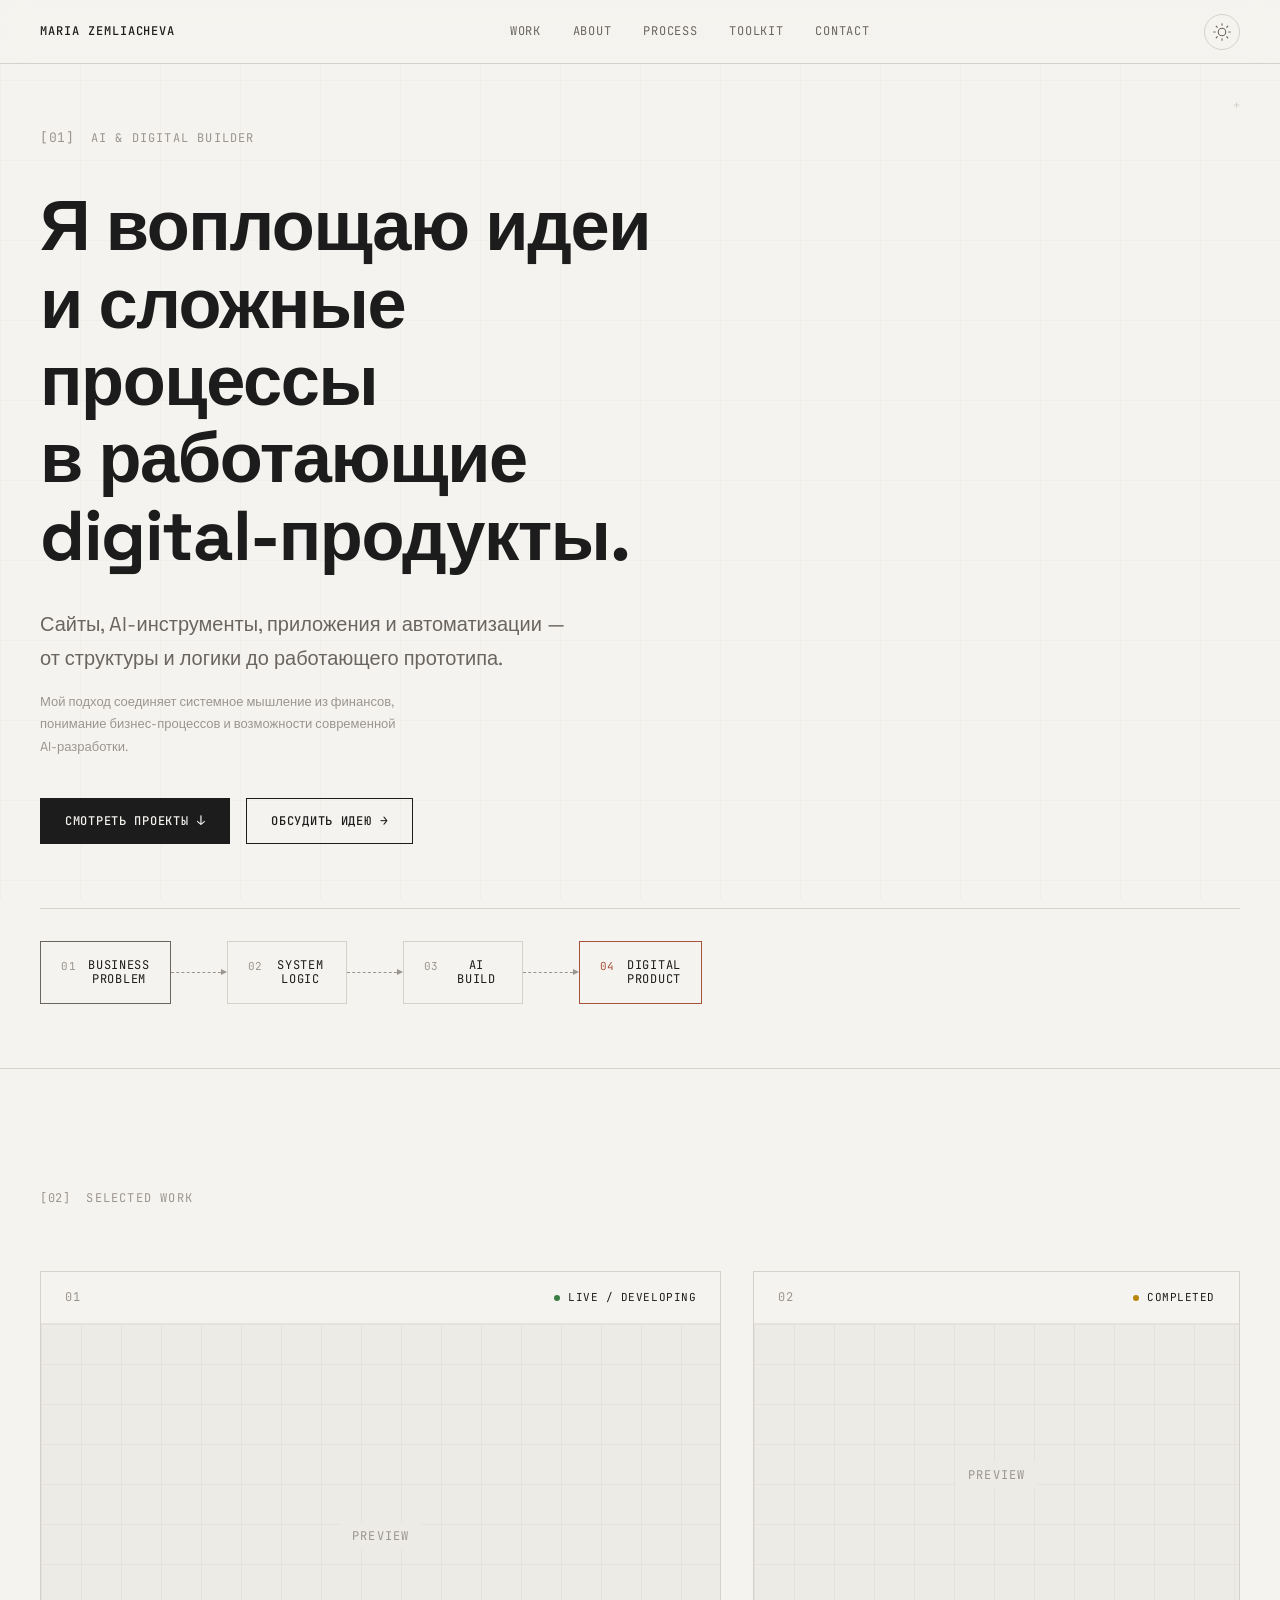
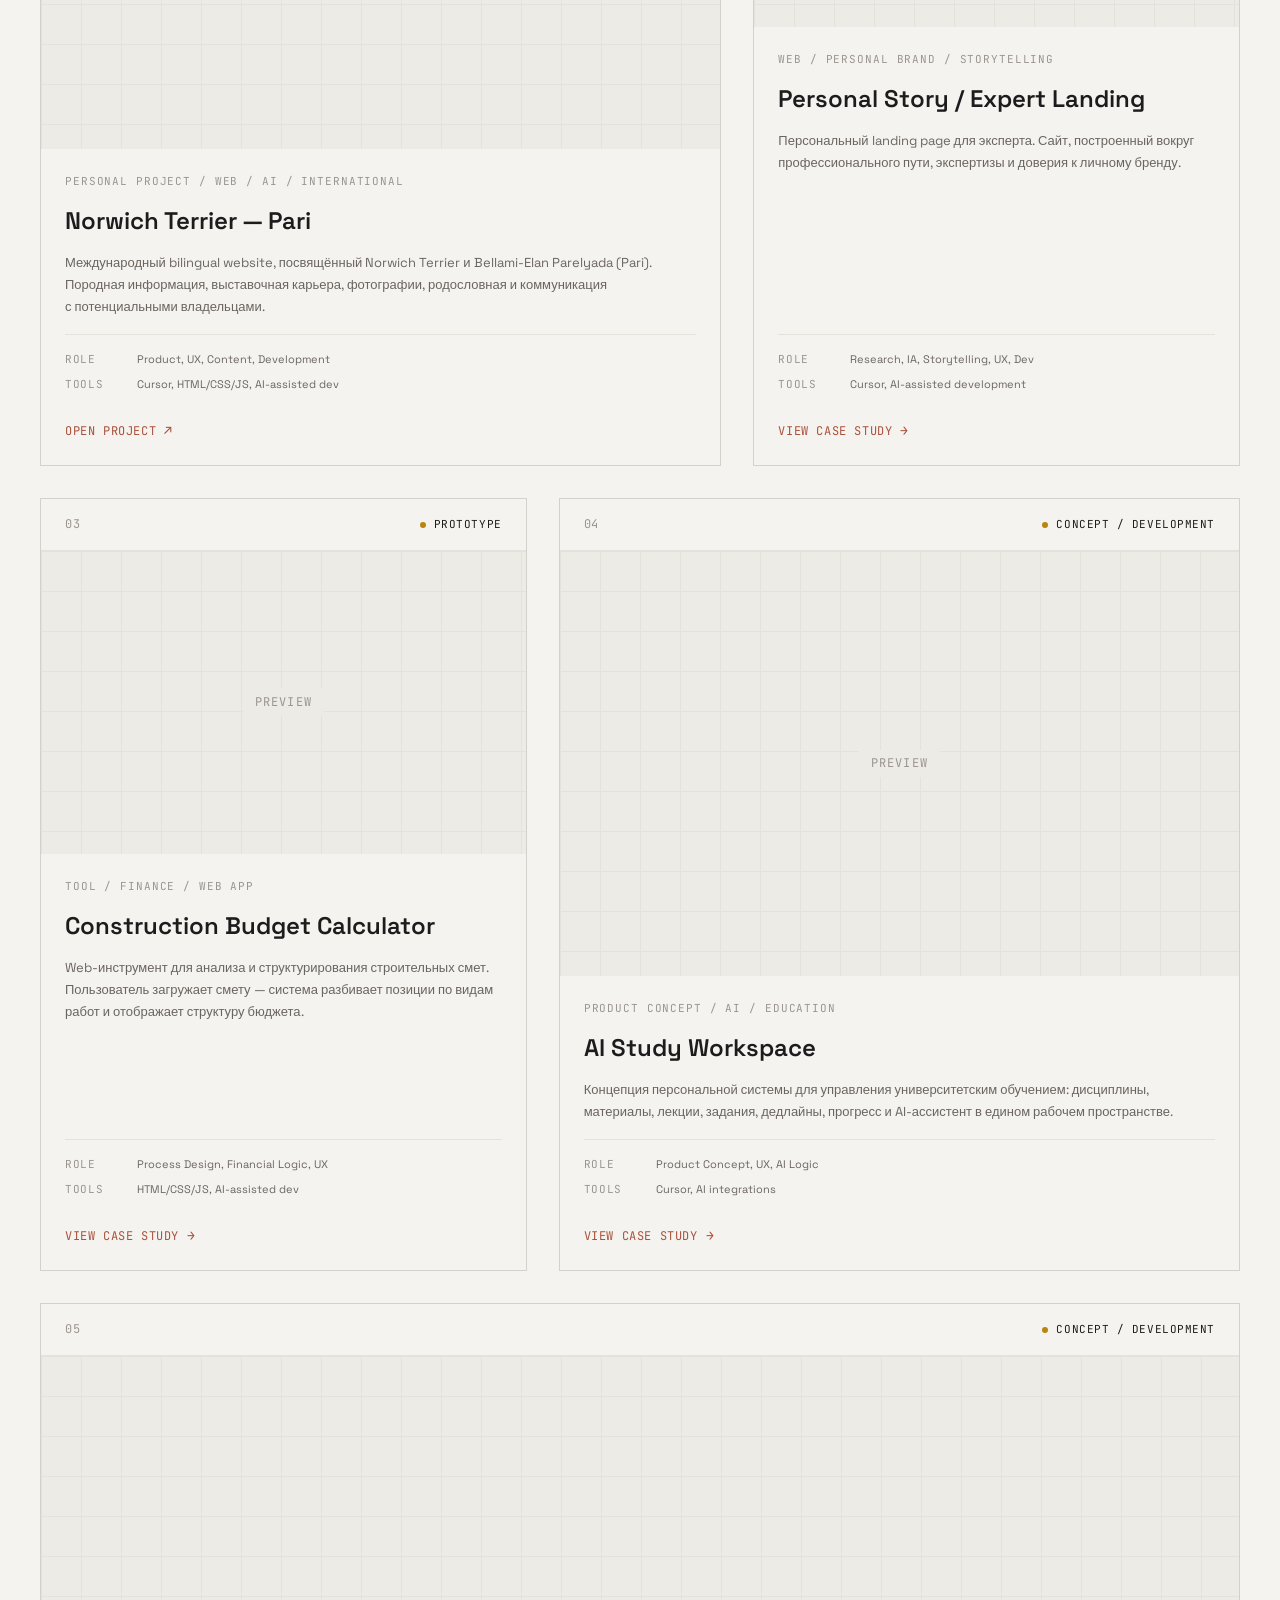
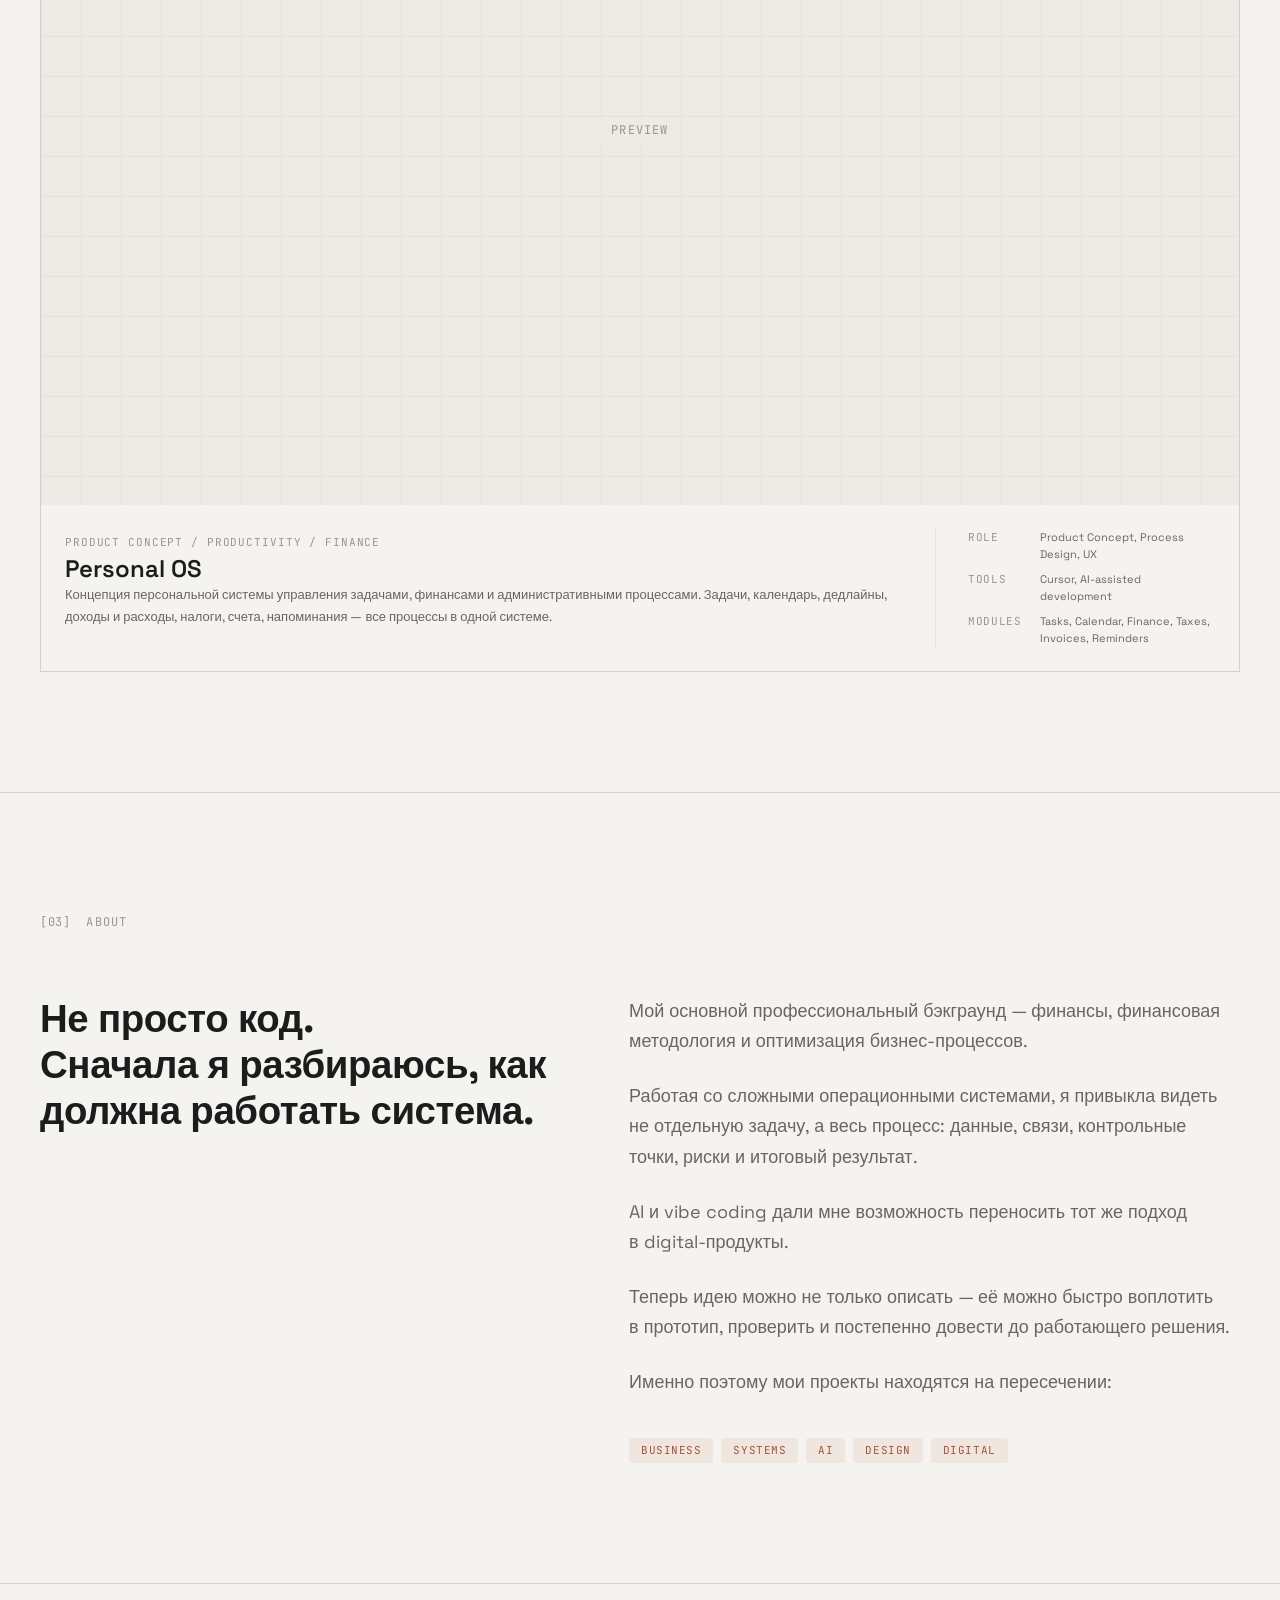
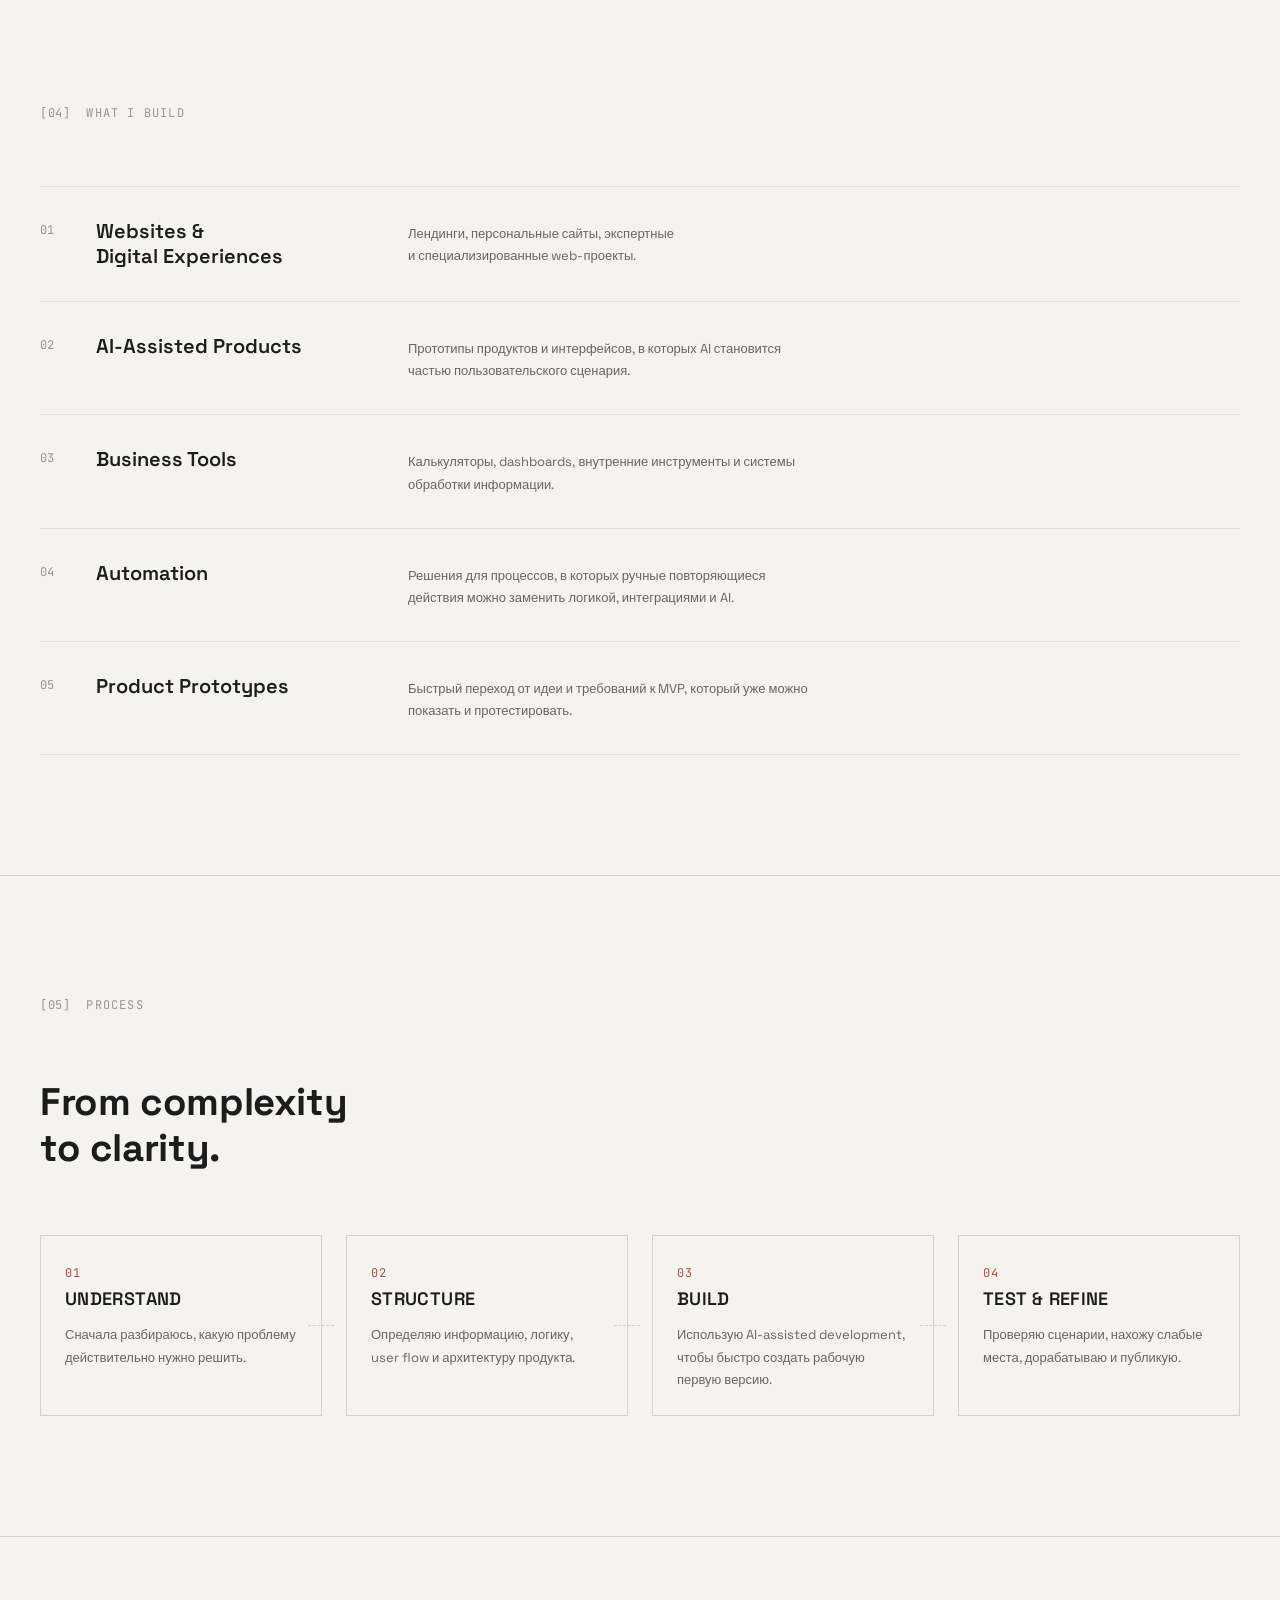
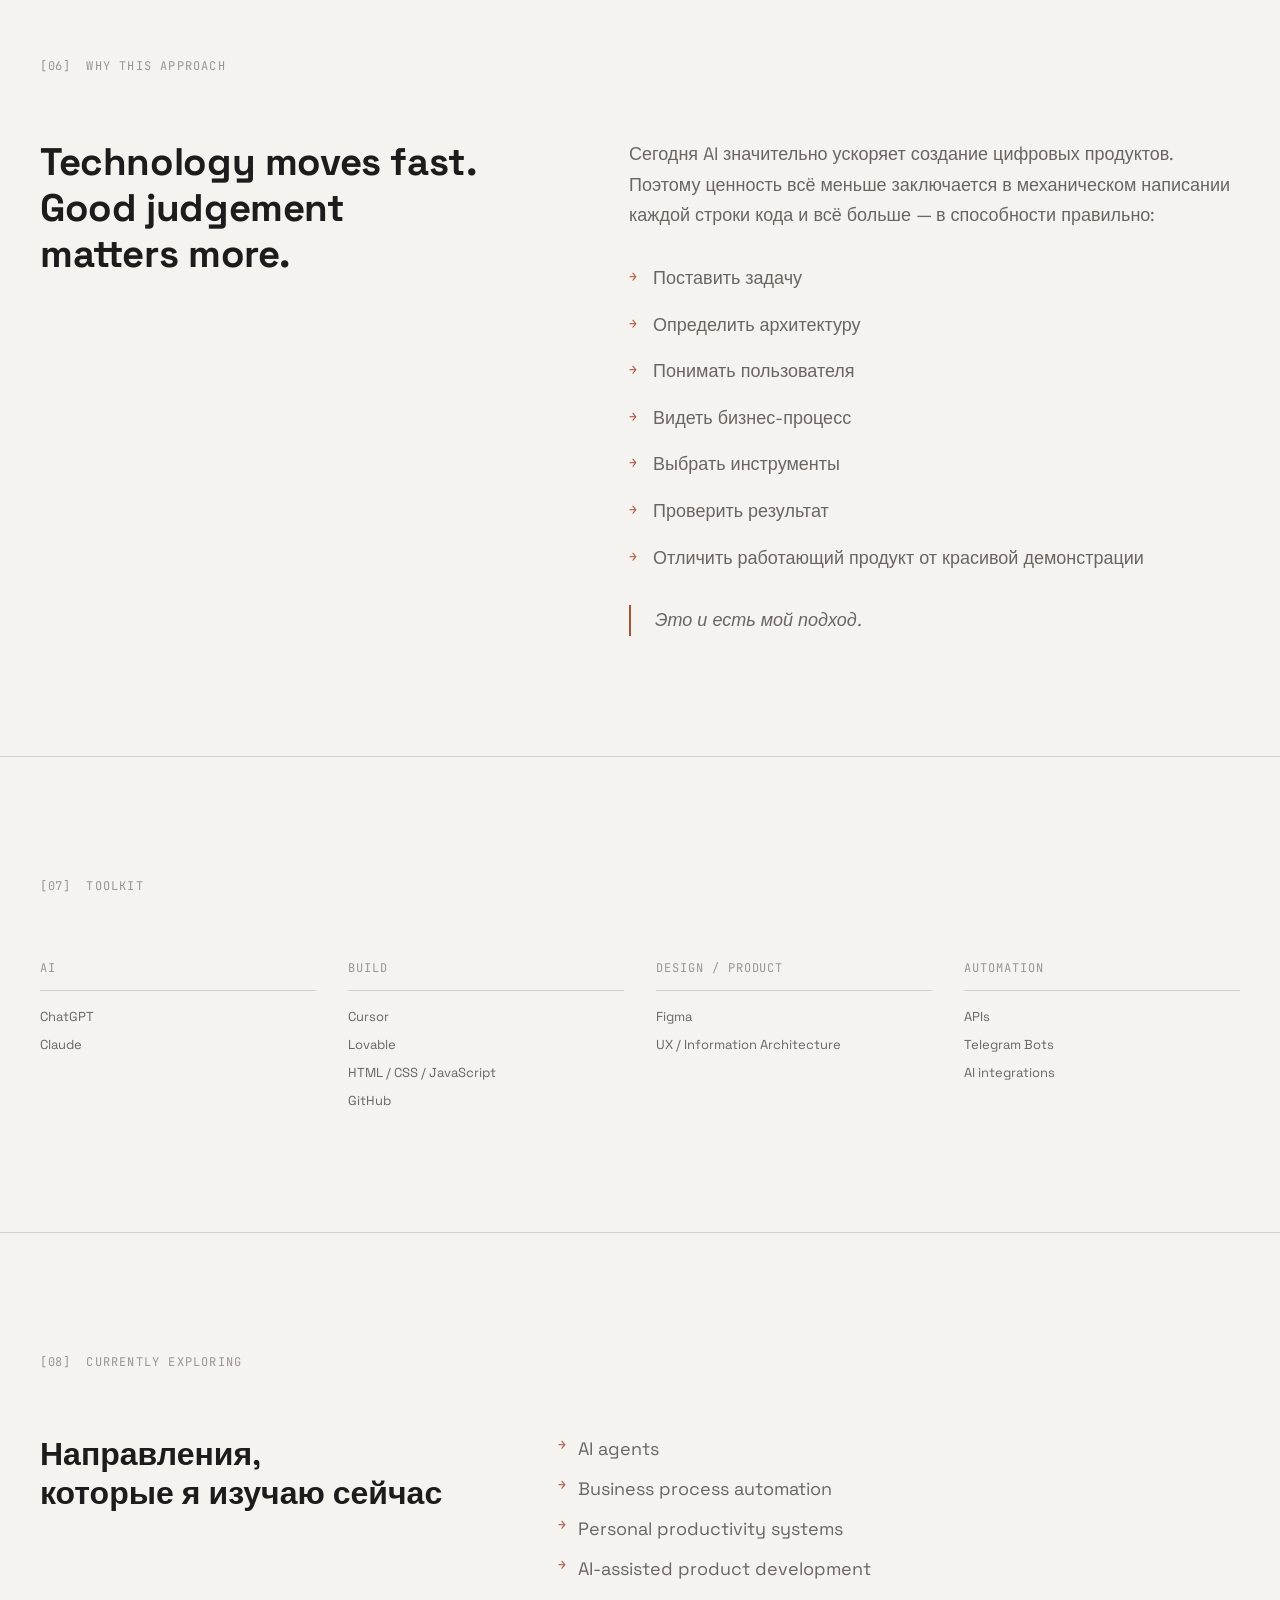
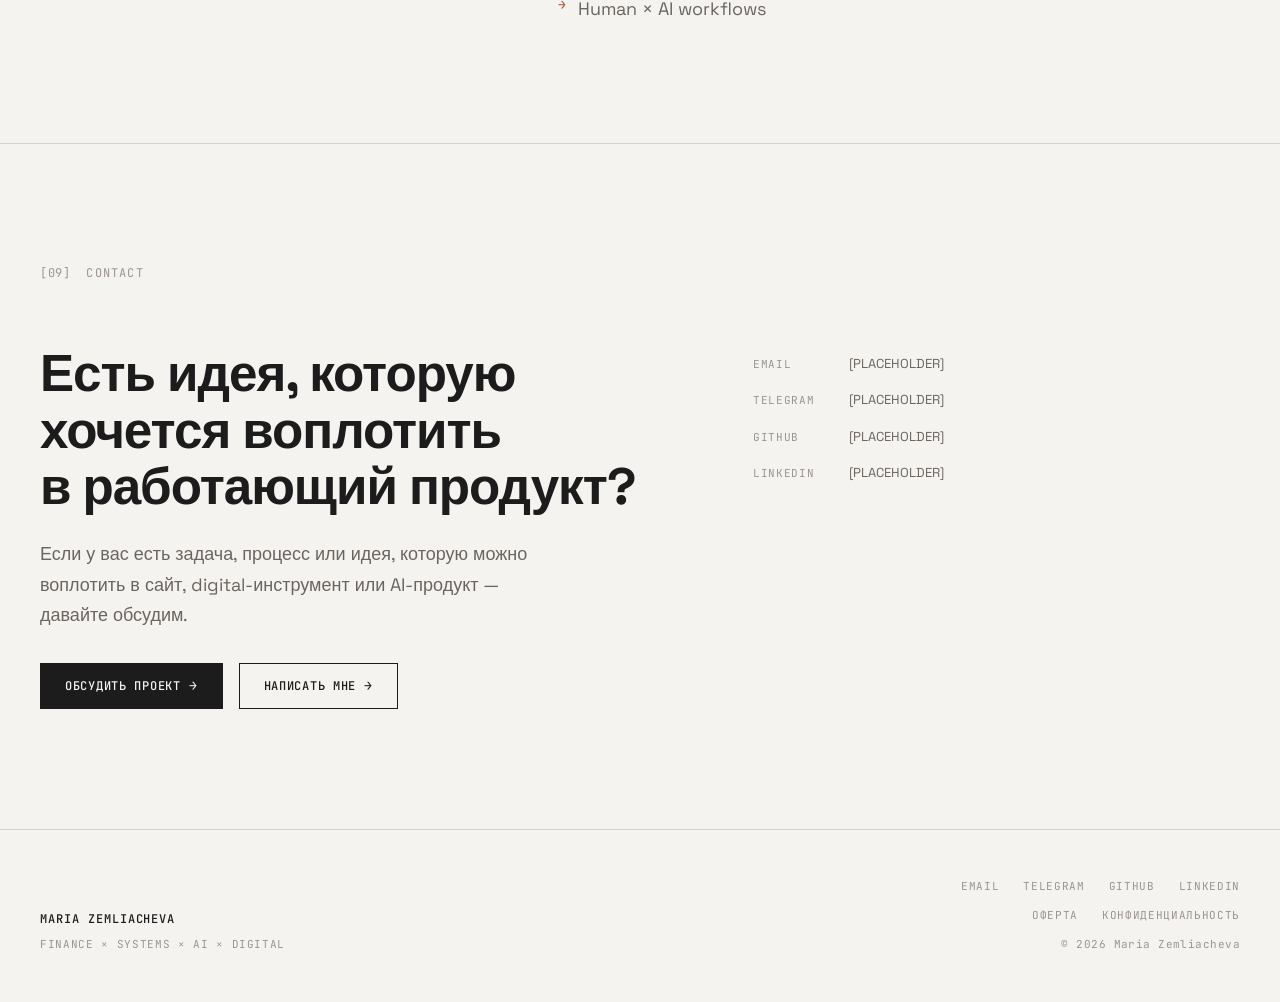
==== commit 5bc8d995: "Добавление темной темы" ====
--- a/index.html
+++ b/index.html
@@ -32,6 +32,11 @@
   <link rel="stylesheet" href="css/responsive.css">
 
   <title>Maria Zemliacheva — AI & Digital Builder</title>
+
+  <!-- Prevent flash of wrong theme -->
+  <script>
+    (function(){var t=localStorage.getItem('theme');if(t){document.documentElement.setAttribute('data-theme',t)}else if(window.matchMedia&&window.matchMedia('(prefers-color-scheme:dark)').matches){document.documentElement.setAttribute('data-theme','dark')}})();
+  </script>
 </head>
 <body>
 
@@ -53,6 +58,18 @@
       </nav>
 
       <div class="nav__right">
+        <button class="theme-toggle" id="theme-toggle" aria-label="Переключить тему">
+          <svg class="theme-toggle__icon theme-toggle__sun" viewBox="0 0 24 24">
+            <circle cx="12" cy="12" r="5"/>
+            <line x1="12" y1="1" x2="12" y2="3"/><line x1="12" y1="21" x2="12" y2="23"/>
+            <line x1="4.22" y1="4.22" x2="5.64" y2="5.64"/><line x1="18.36" y1="18.36" x2="19.78" y2="19.78"/>
+            <line x1="1" y1="12" x2="3" y2="12"/><line x1="21" y1="12" x2="23" y2="12"/>
+            <line x1="4.22" y1="19.78" x2="5.64" y2="18.36"/><line x1="18.36" y1="5.64" x2="19.78" y2="4.22"/>
+          </svg>
+          <svg class="theme-toggle__icon theme-toggle__moon" viewBox="0 0 24 24">
+            <path d="M21 12.79A9 9 0 1 1 11.21 3 7 7 0 0 0 21 12.79z"/>
+          </svg>
+        </button>
         <button class="nav__burger" id="nav-burger" aria-label="Открыть меню" aria-expanded="false">
           <span></span>
           <span></span>
--- a/css/variables.css
+++ b/css/variables.css
@@ -99,4 +99,32 @@
   --z-base:    1;
   --z-nav:     100;
   --z-overlay: 200;
+
+  /* ── Theme transition ── */
+  --t-theme: 400ms ease;
 }
+
+
+/* ============================================
+   DARK THEME
+   ============================================ */
+
+[data-theme="dark"] {
+  --c-bg:             #1A1A1E;
+  --c-bg-alt:         #232328;
+  --c-surface:        #2A2A30;
+  --c-text:           #E8E6E1;
+  --c-text-secondary: #A8A4A0;
+  --c-text-tertiary:  #706C68;
+  --c-accent:         #D4765E;
+  --c-accent-light:   #E08A70;
+  --c-accent-hover:   #C4654A;
+  --c-terracotta:     #D4765E;
+  --c-terracotta-hover: #E08A70;
+  --c-border:         #3A3838;
+  --c-border-light:   #2F2D2D;
+  --c-grid:           rgba(100, 95, 88, 0.06);
+  --c-tag-bg:         rgba(212, 118, 94, 0.12);
+  --c-status-live:    #5AAF66;
+  --c-status-dev:     #D4A844;
+}
--- a/css/base.css
+++ b/css/base.css
@@ -14,6 +14,9 @@
     linear-gradient(90deg, var(--c-grid) 1px, transparent 1px);
   background-size: var(--grid-size) var(--grid-size);
   background-attachment: fixed;
+  transition:
+    background-color var(--t-theme),
+    color var(--t-theme);
 }
 
 /* ── Headings ── */
--- a/css/components.css
+++ b/css/components.css
@@ -278,3 +278,65 @@
   flex-shrink: 0;
   margin-top: 3px;
 }
+
+
+/* ── Theme Toggle ── */
+
+.theme-toggle {
+  width: 36px;
+  height: 36px;
+  display: grid;
+  place-items: center;
+  border: 1px solid var(--c-border);
+  border-radius: 50%;
+  background: transparent;
+  cursor: pointer;
+  transition:
+    border-color var(--t-fast),
+    background var(--t-fast);
+  flex-shrink: 0;
+}
+
+.theme-toggle:hover {
+  border-color: var(--c-text-tertiary);
+  background: var(--c-bg-alt);
+}
+
+.theme-toggle__icon {
+  width: 18px;
+  height: 18px;
+  stroke: var(--c-text-secondary);
+  fill: none;
+  stroke-width: 1.5;
+  stroke-linecap: round;
+  stroke-linejoin: round;
+  transition:
+    stroke var(--t-fast),
+    opacity 300ms ease,
+    transform 300ms ease;
+  grid-area: 1 / 1;
+}
+
+.theme-toggle:hover .theme-toggle__icon {
+  stroke: var(--c-text);
+}
+
+.theme-toggle__sun {
+  opacity: 1;
+  transform: rotate(0deg) scale(1);
+}
+
+.theme-toggle__moon {
+  opacity: 0;
+  transform: rotate(-90deg) scale(0.6);
+}
+
+[data-theme="dark"] .theme-toggle__sun {
+  opacity: 0;
+  transform: rotate(90deg) scale(0.6);
+}
+
+[data-theme="dark"] .theme-toggle__moon {
+  opacity: 1;
+  transform: rotate(0deg) scale(1);
+}
--- a/css/sections.css
+++ b/css/sections.css
@@ -17,7 +17,11 @@
   backdrop-filter: blur(12px);
   -webkit-backdrop-filter: blur(12px);
   border-bottom: 1px solid var(--c-border);
-  transition: background var(--t-base);
+  transition: background var(--t-base), border-color var(--t-theme);
+}
+
+[data-theme="dark"] .nav {
+  background: rgba(26, 26, 30, 0.92);
 }
 
 .nav__inner {
@@ -165,6 +169,10 @@
     visibility var(--t-medium);
 }
 
+[data-theme="dark"] .nav-overlay {
+  background: rgba(26, 26, 30, 0.98);
+}
+
 .nav-overlay.active {
   opacity: 1;
   visibility: visible;
@@ -881,3 +889,17 @@
   opacity: 1;
   transform: translateY(0);
 }
+
+
+/* ─────────────────────────────────────────────
+   DARK THEME — Section overrides
+   ───────────────────────────────────────────── */
+
+[data-theme="dark"] .project-card:hover {
+  box-shadow: 0 8px 40px rgba(0, 0, 0, 0.25);
+}
+
+[data-theme="dark"] ::selection {
+  background: var(--c-accent);
+  color: #1A1A1E;
+}
--- a/css/responsive.css
+++ b/css/responsive.css
@@ -21,6 +21,10 @@
 
   .nav__burger {
     display: flex;
+  }
+
+  .nav__right {
+    gap: var(--s-12);
   }
 
   .nav__lang {
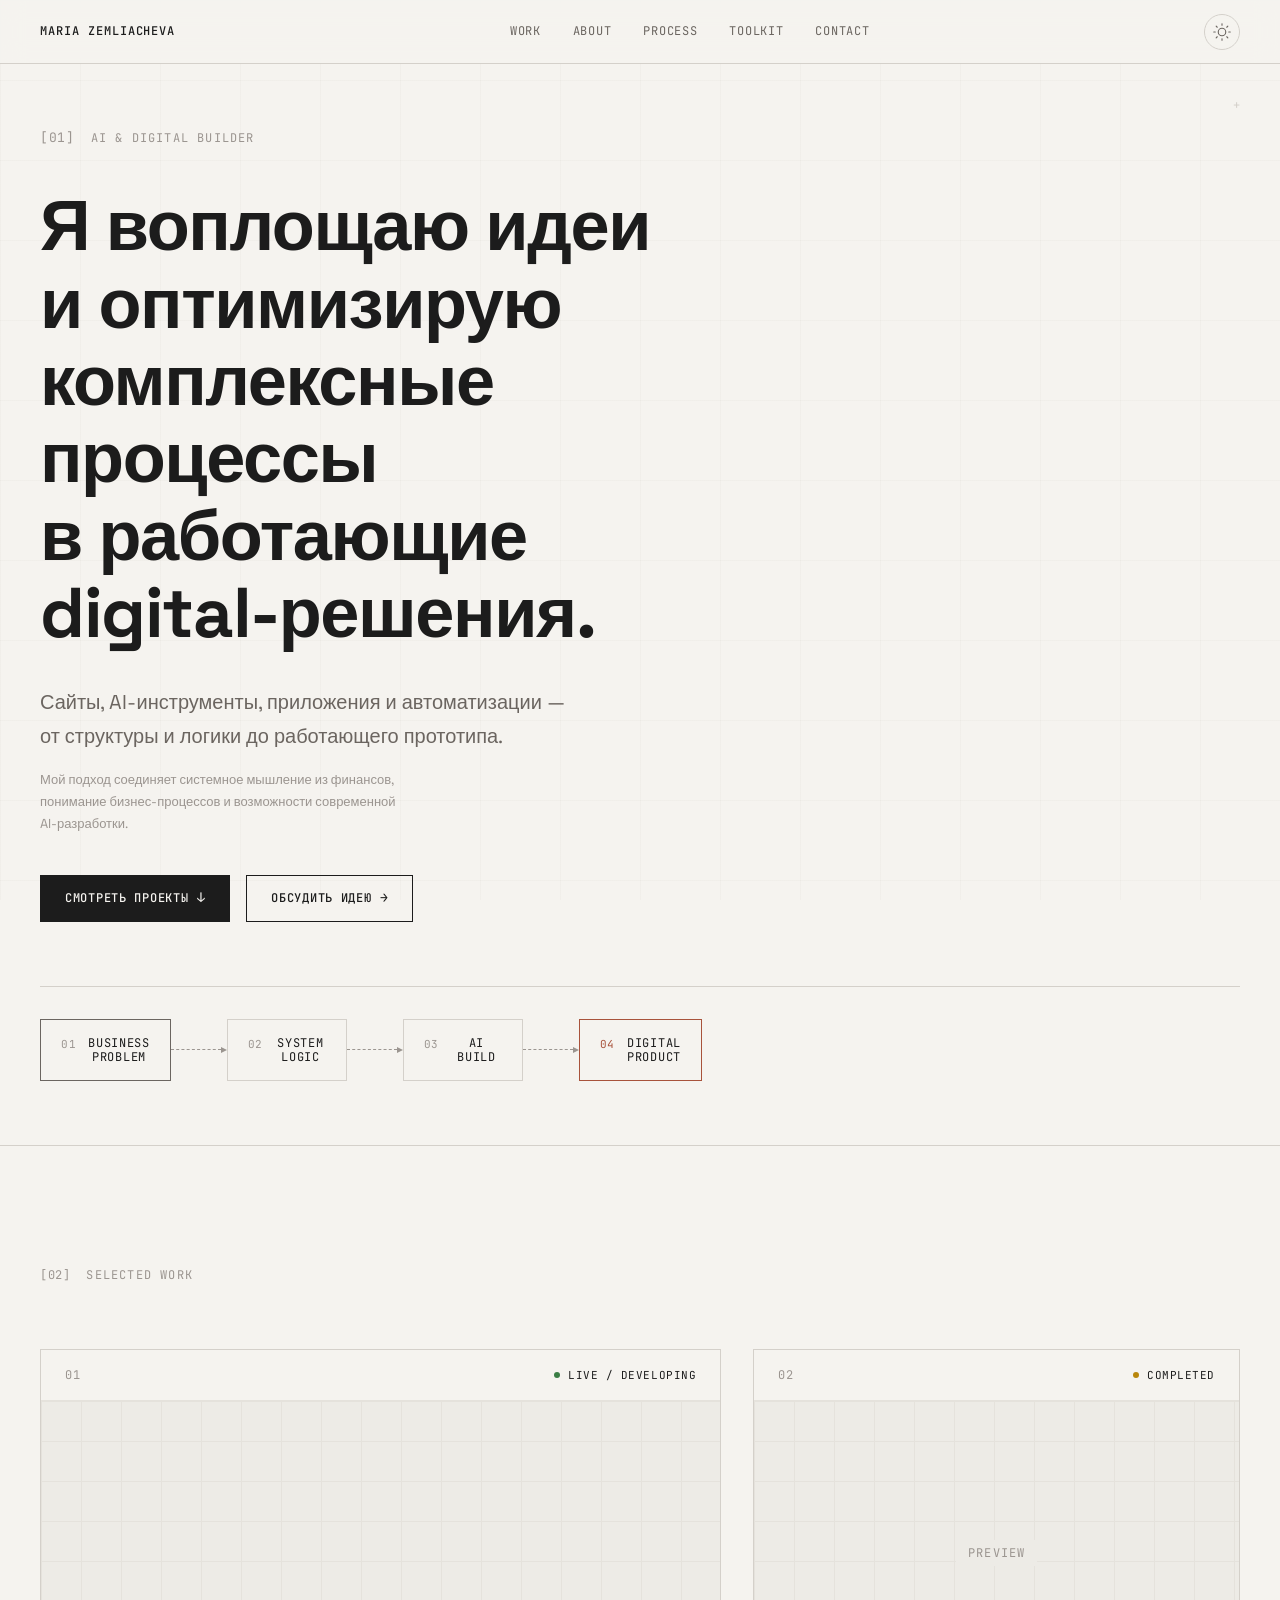
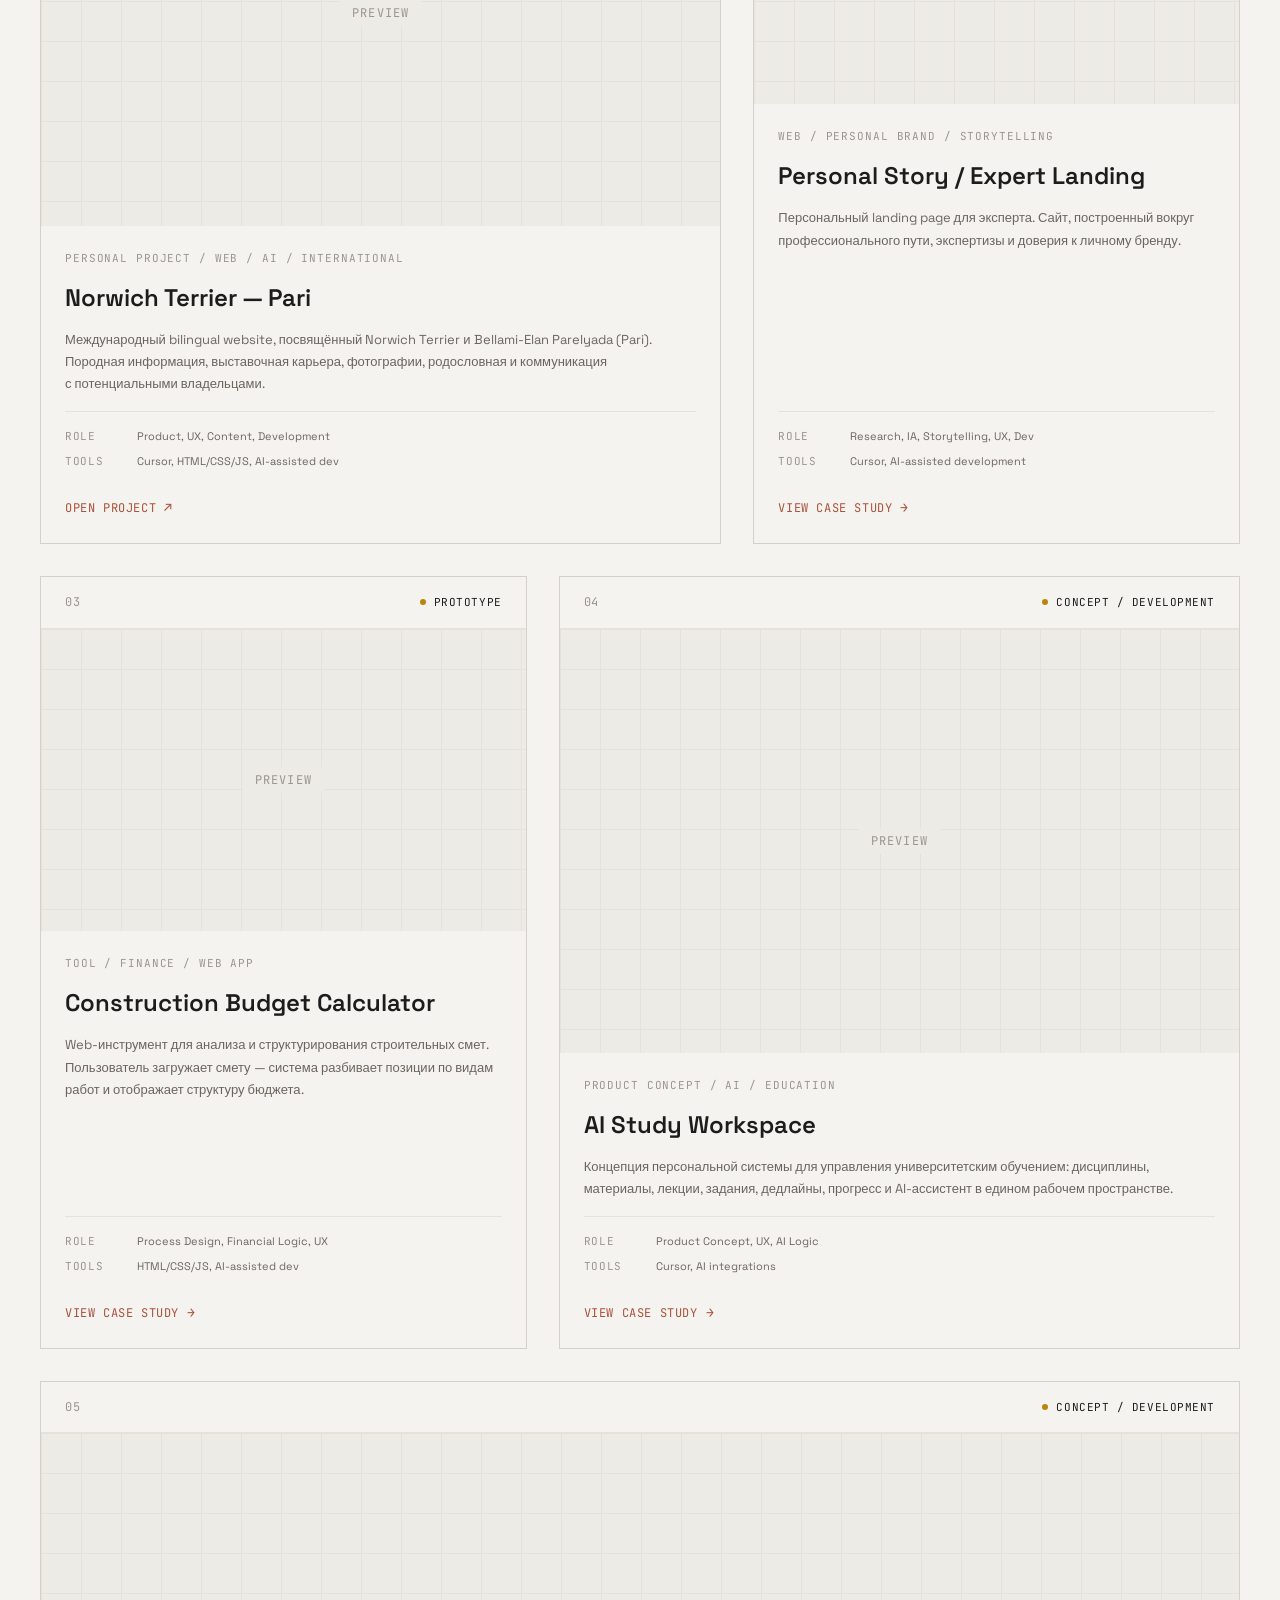
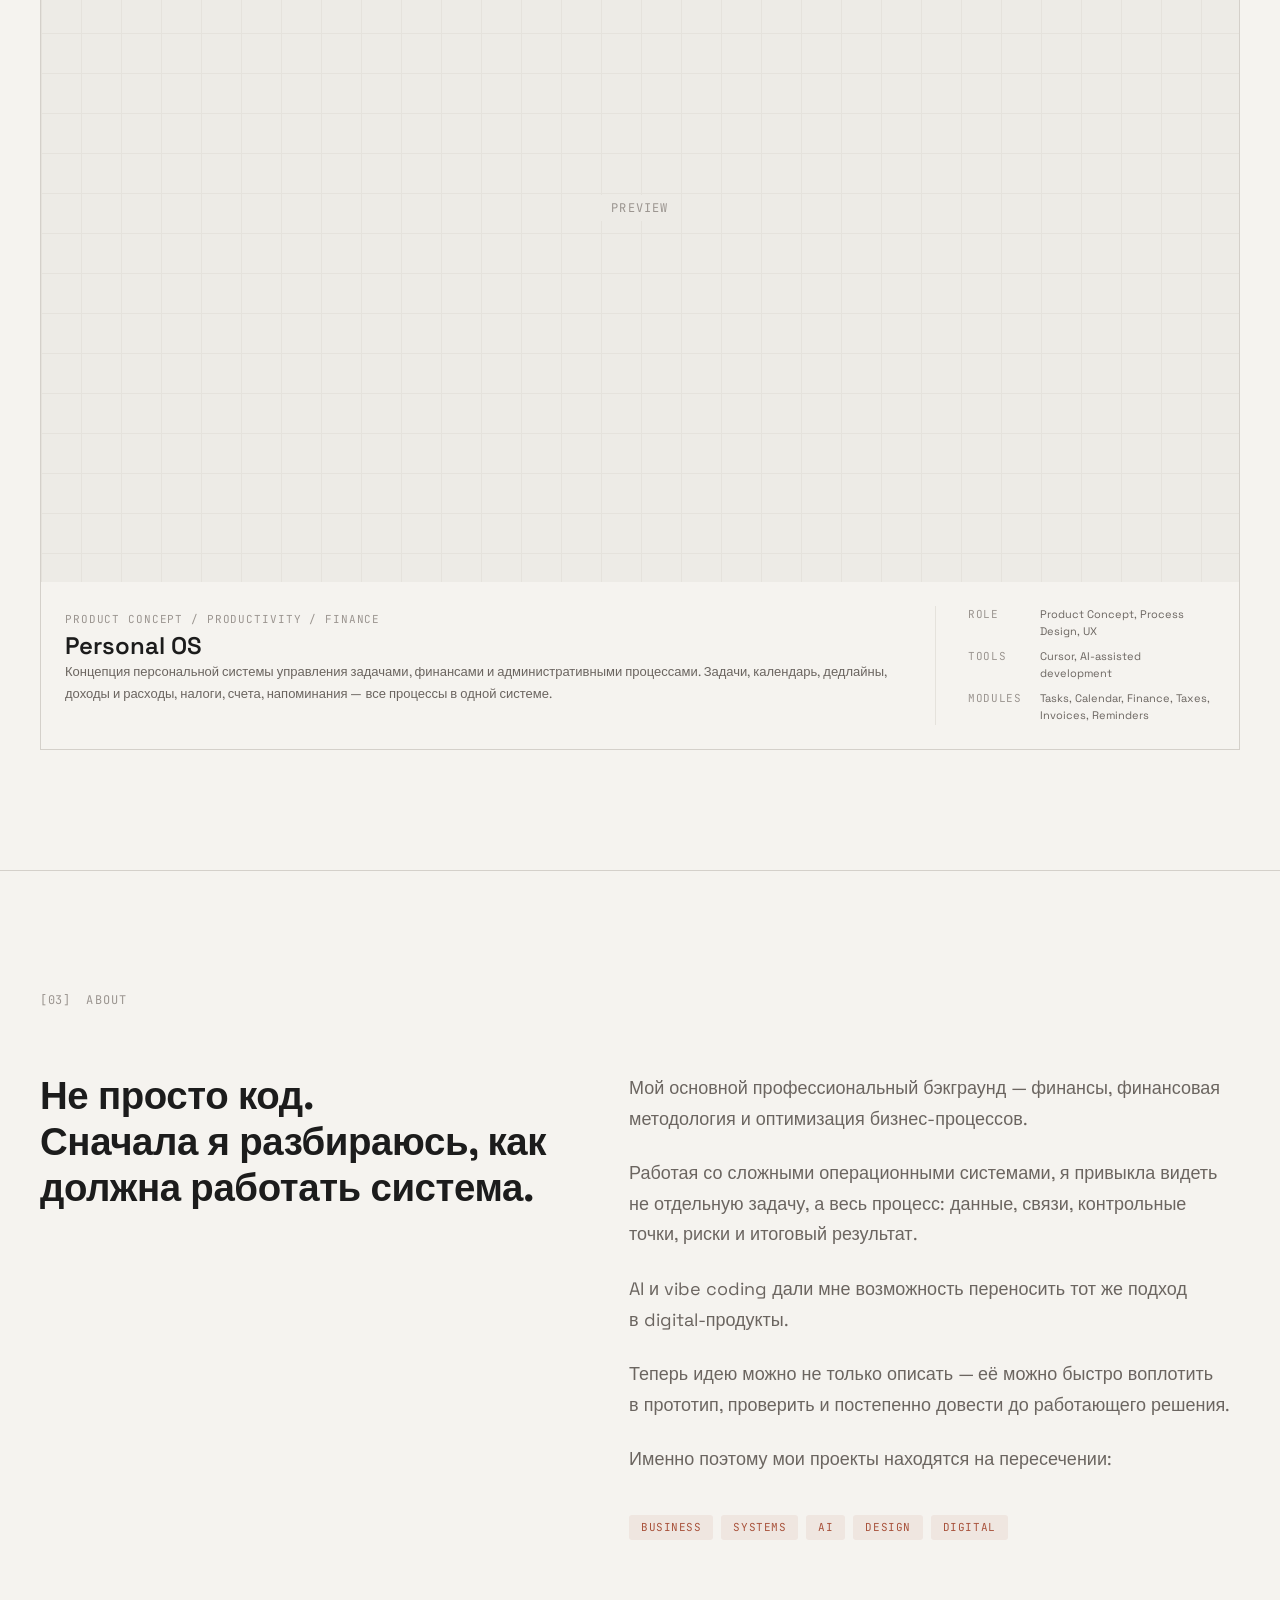
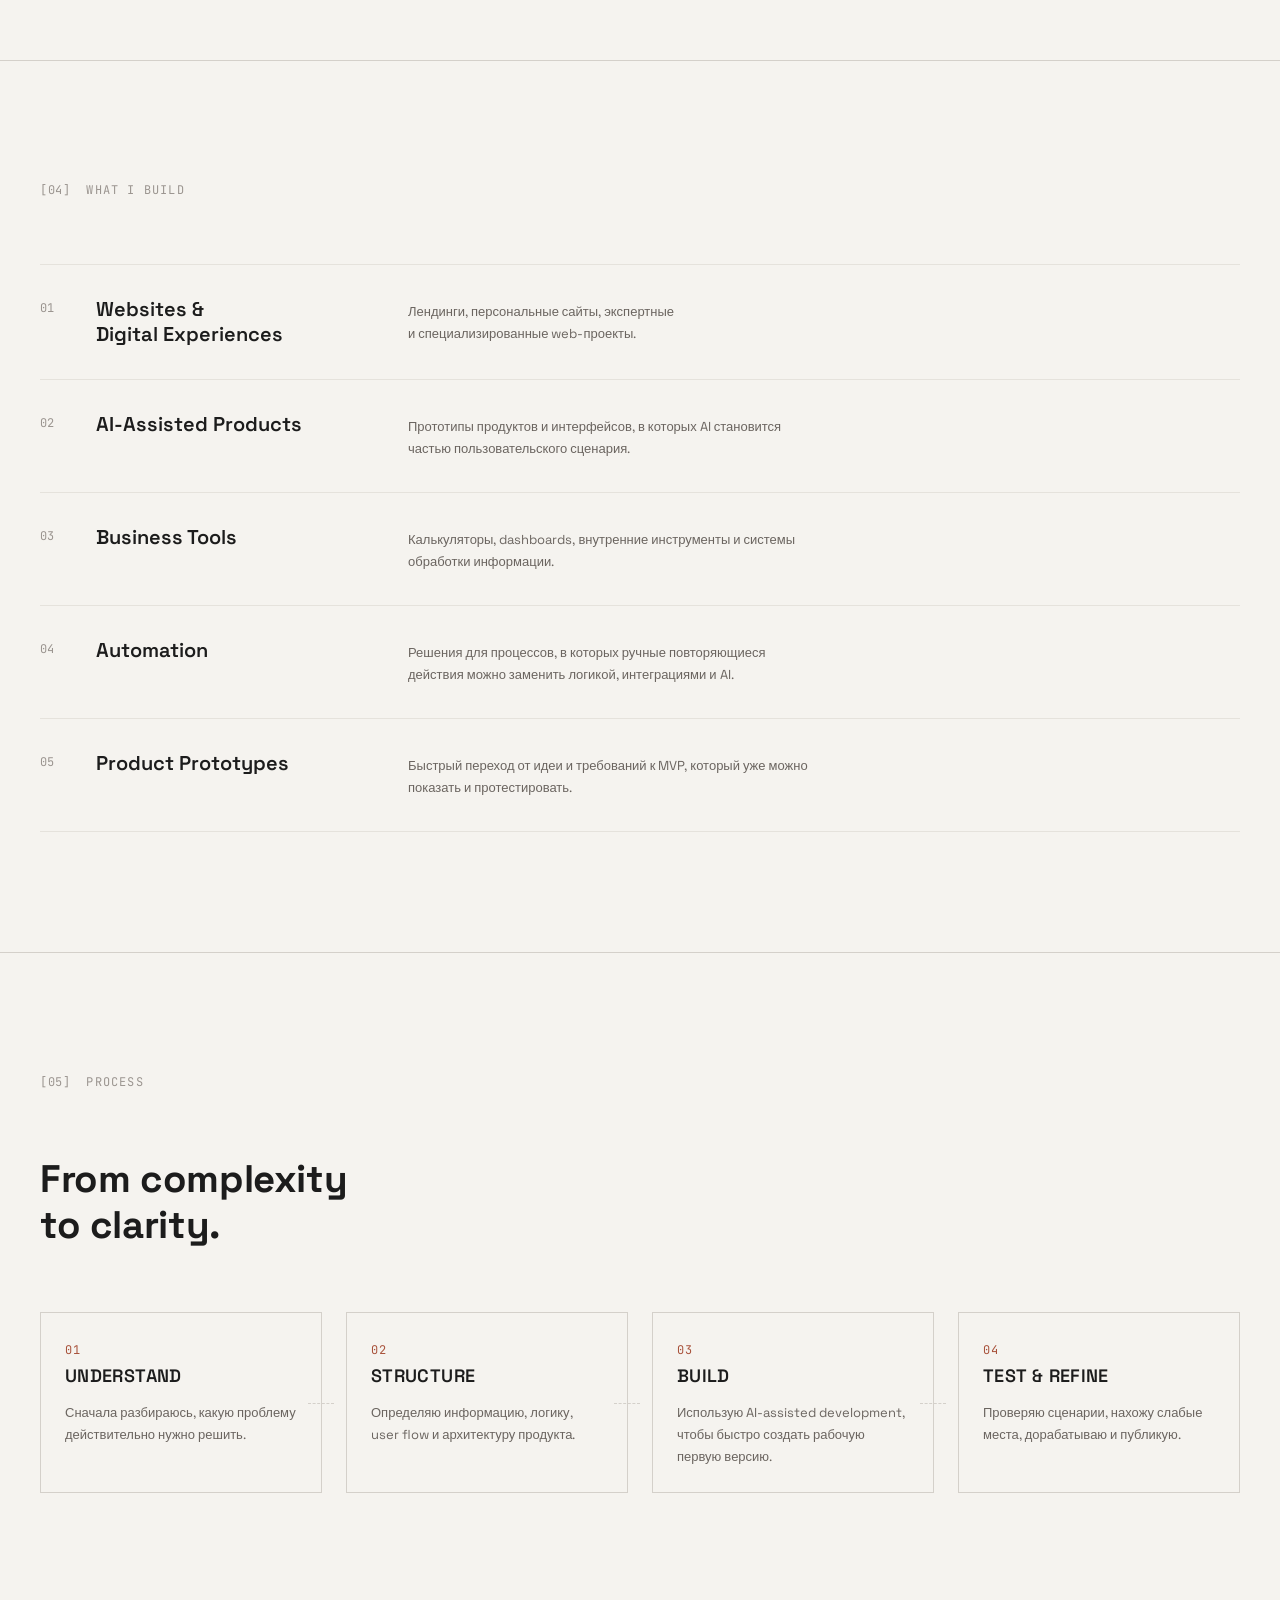
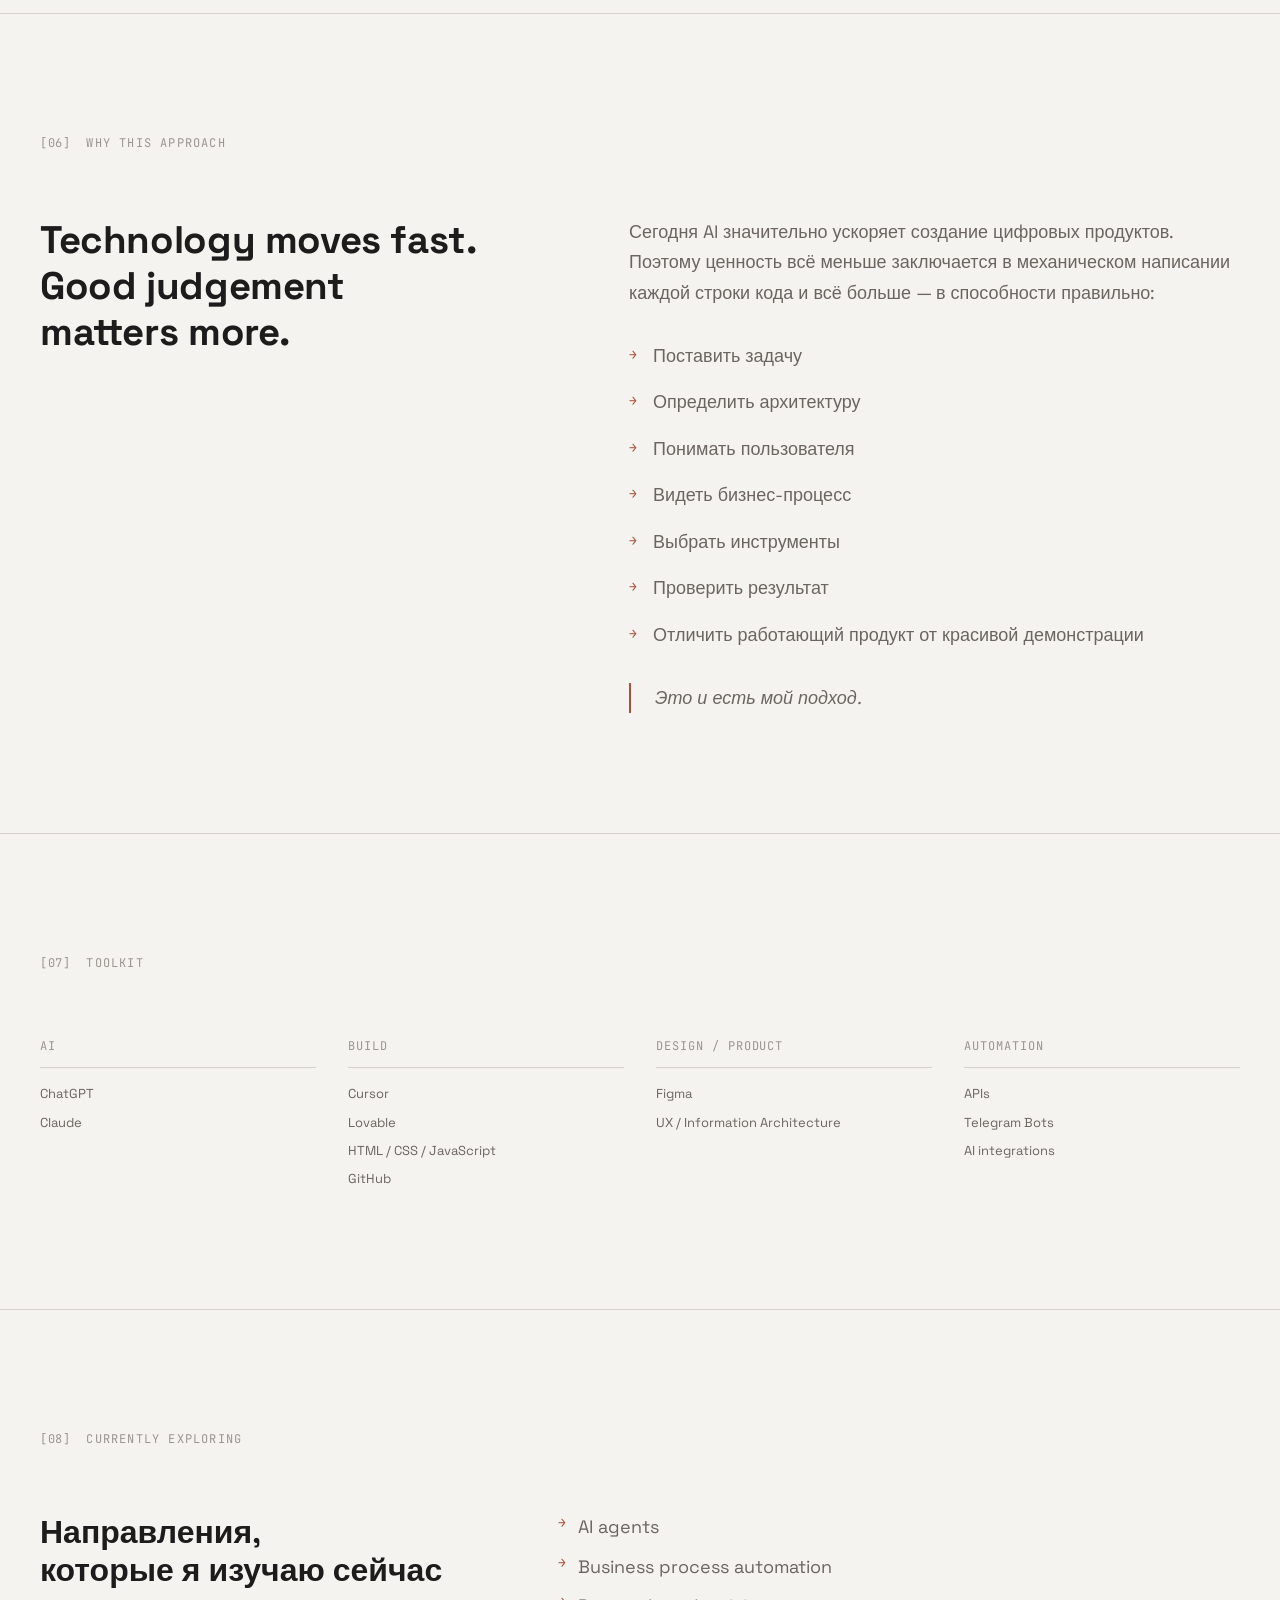
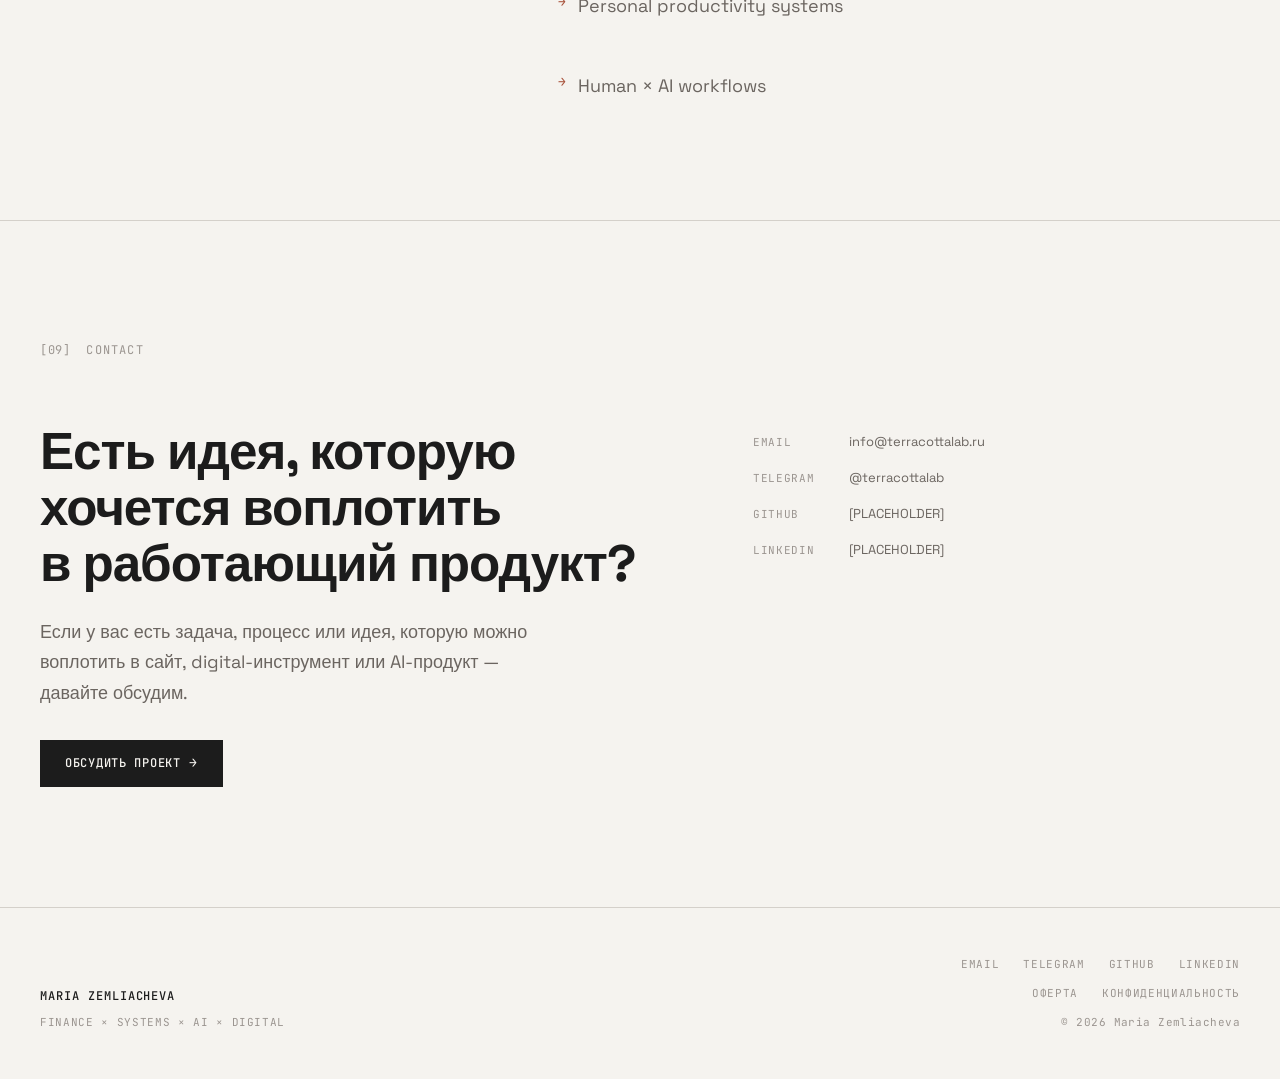
==== commit f4edffdf: "Добавлены контакты , поменяны формулировки" ====
--- a/index.html
+++ b/index.html
@@ -106,7 +106,7 @@
         </div>
 
         <h1 class="hero__heading reveal">
-          Я&nbsp;воплощаю идеи и&nbsp;сложные процессы в&nbsp;работающие digital&#8209;продукты.
+          Я&nbsp;воплощаю идеи и&nbsp;оптимизирую комплексные процессы в&nbsp;работающие digital&#8209;решения.
         </h1>
 
         <p class="hero__subheading reveal">
@@ -757,11 +757,8 @@
               давайте обсудим.
             </p>
             <div class="contact__cta reveal">
-              <a href="mailto:[PLACEHOLDER]" class="btn btn--filled">
+              <a href="mailto:info@terracottalab.ru" class="btn btn--filled">
                 <span class="btn__text">Обсудить проект</span> <span class="btn__arrow">→</span>
-              </a>
-              <a href="#" class="btn">
-                <span class="btn__text">Написать мне</span> <span class="btn__arrow">→</span>
               </a>
             </div>
           </div>
@@ -769,11 +766,11 @@
           <div class="contact__links reveal">
             <div class="contact__link-item">
               <span class="contact__link-label">Email</span>
-              <a href="mailto:[PLACEHOLDER]" class="contact__link-value">[PLACEHOLDER]</a>
+              <a href="mailto:info@terracottalab.ru" class="contact__link-value">info@terracottalab.ru</a>
             </div>
             <div class="contact__link-item">
               <span class="contact__link-label">Telegram</span>
-              <a href="#" class="contact__link-value">[PLACEHOLDER]</a>
+              <a href="https://t.me/terracottalab" class="contact__link-value" target="_blank" rel="noopener">@terracottalab</a>
             </div>
             <div class="contact__link-item">
               <span class="contact__link-label">GitHub</span>
@@ -808,8 +805,8 @@
 
         <div class="footer__right">
           <div class="footer__links">
-            <a href="mailto:[PLACEHOLDER]" class="footer__link">Email</a>
-            <a href="#" class="footer__link">Telegram</a>
+            <a href="mailto:info@terracottalab.ru" class="footer__link">Email</a>
+            <a href="https://t.me/terracottalab" class="footer__link" target="_blank" rel="noopener">Telegram</a>
             <a href="#" class="footer__link">GitHub</a>
             <a href="#" class="footer__link">LinkedIn</a>
           </div>
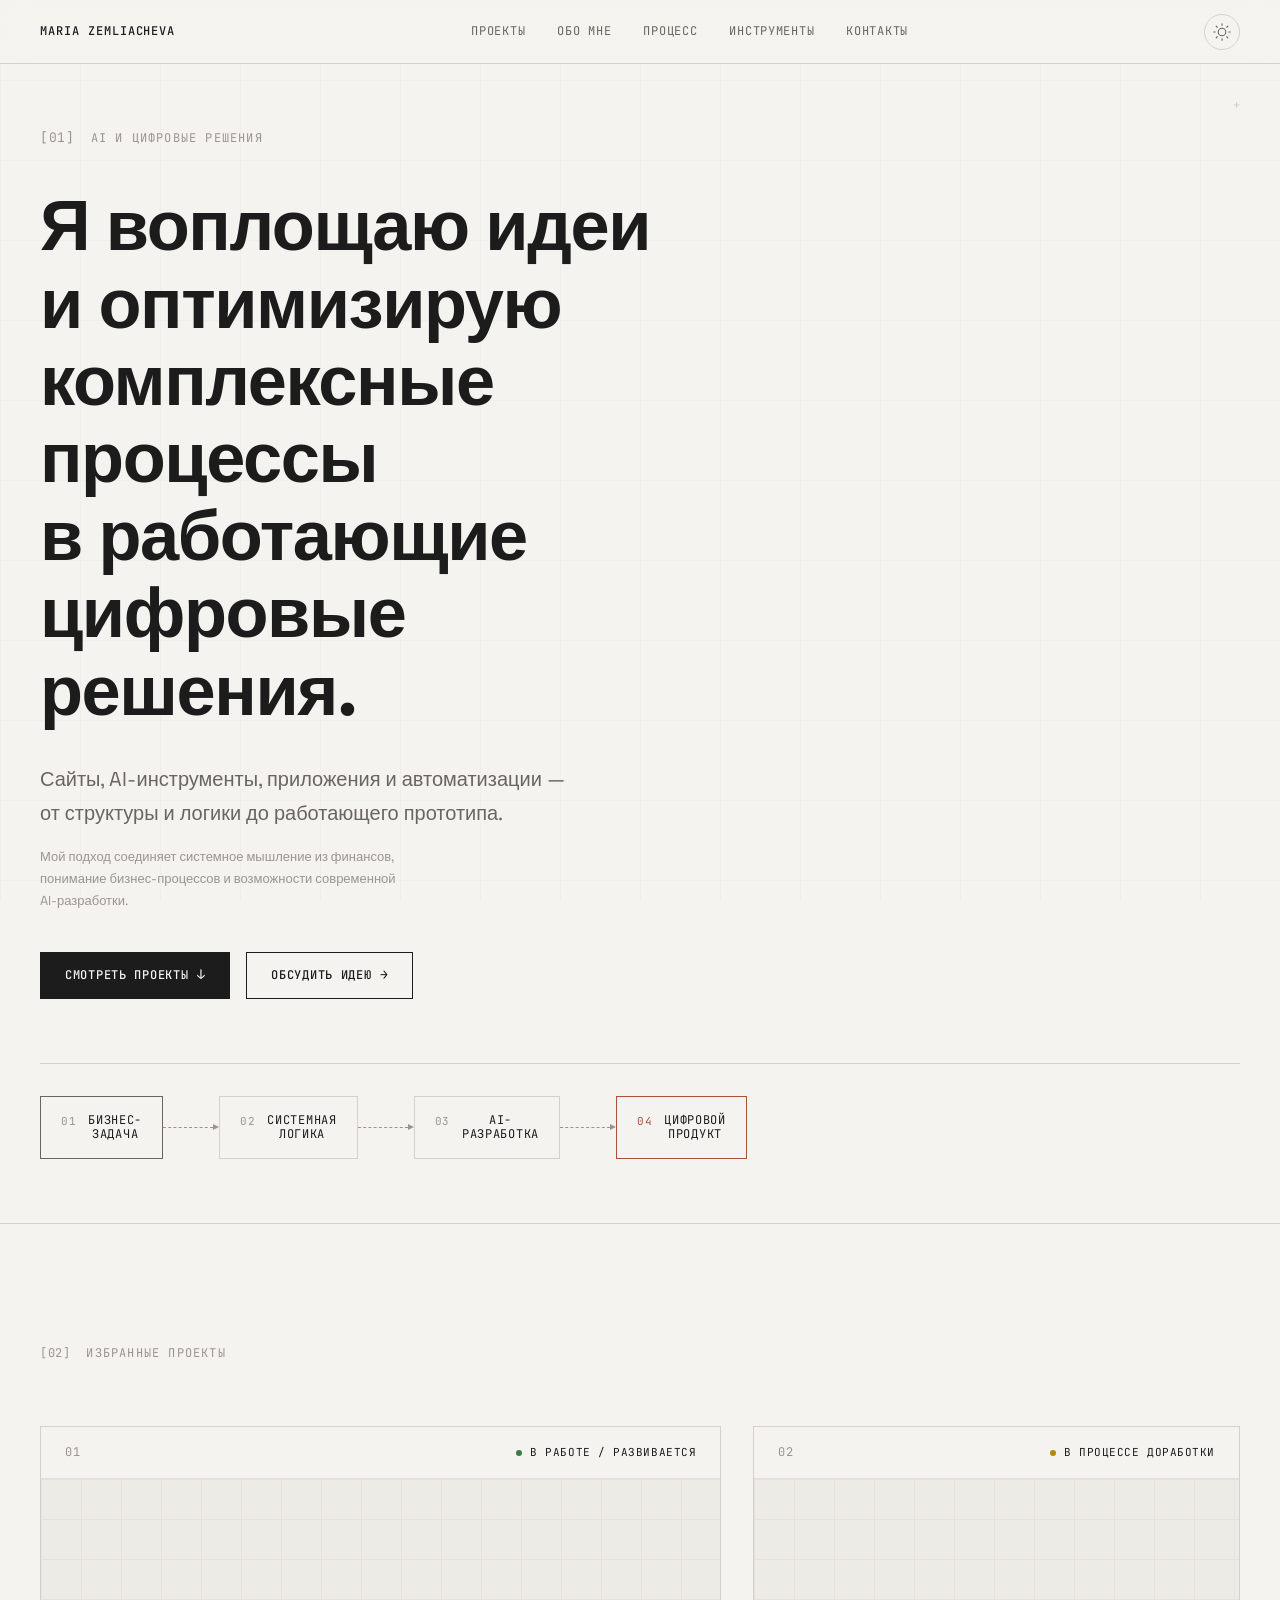
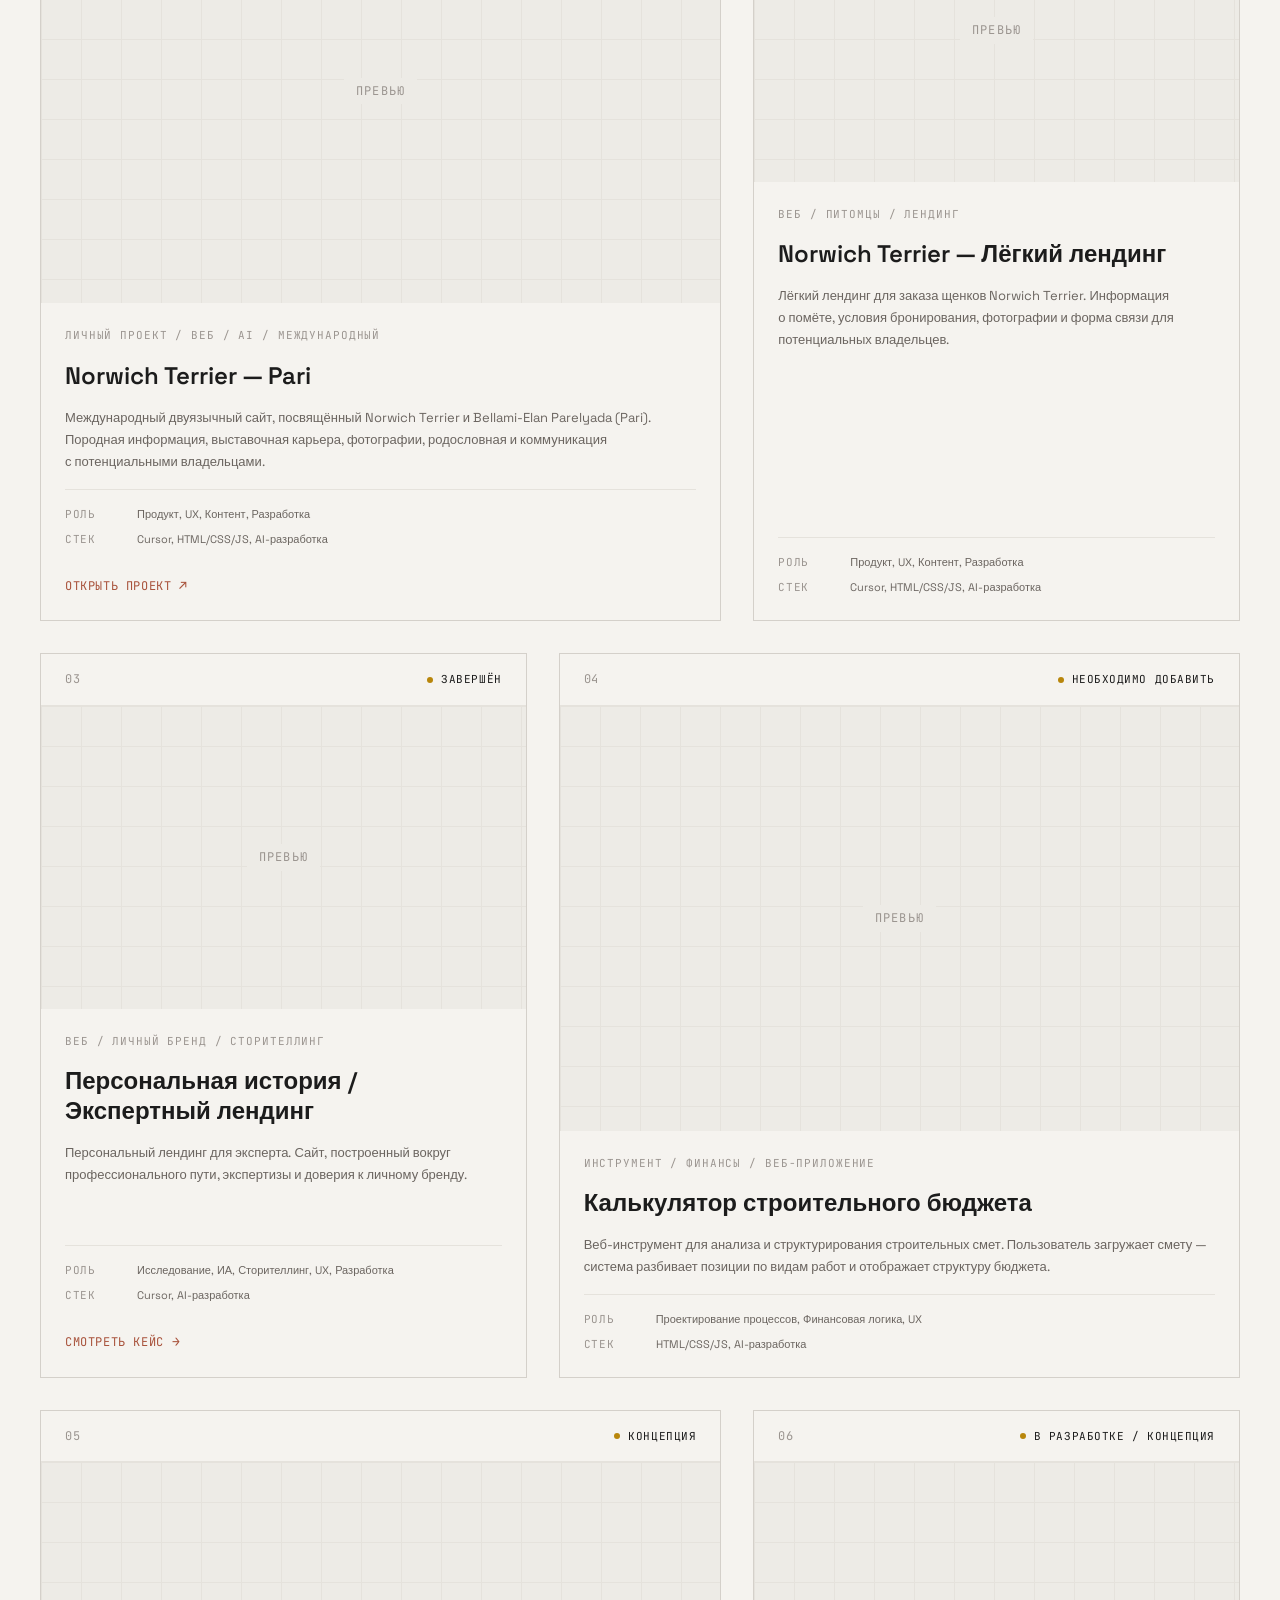
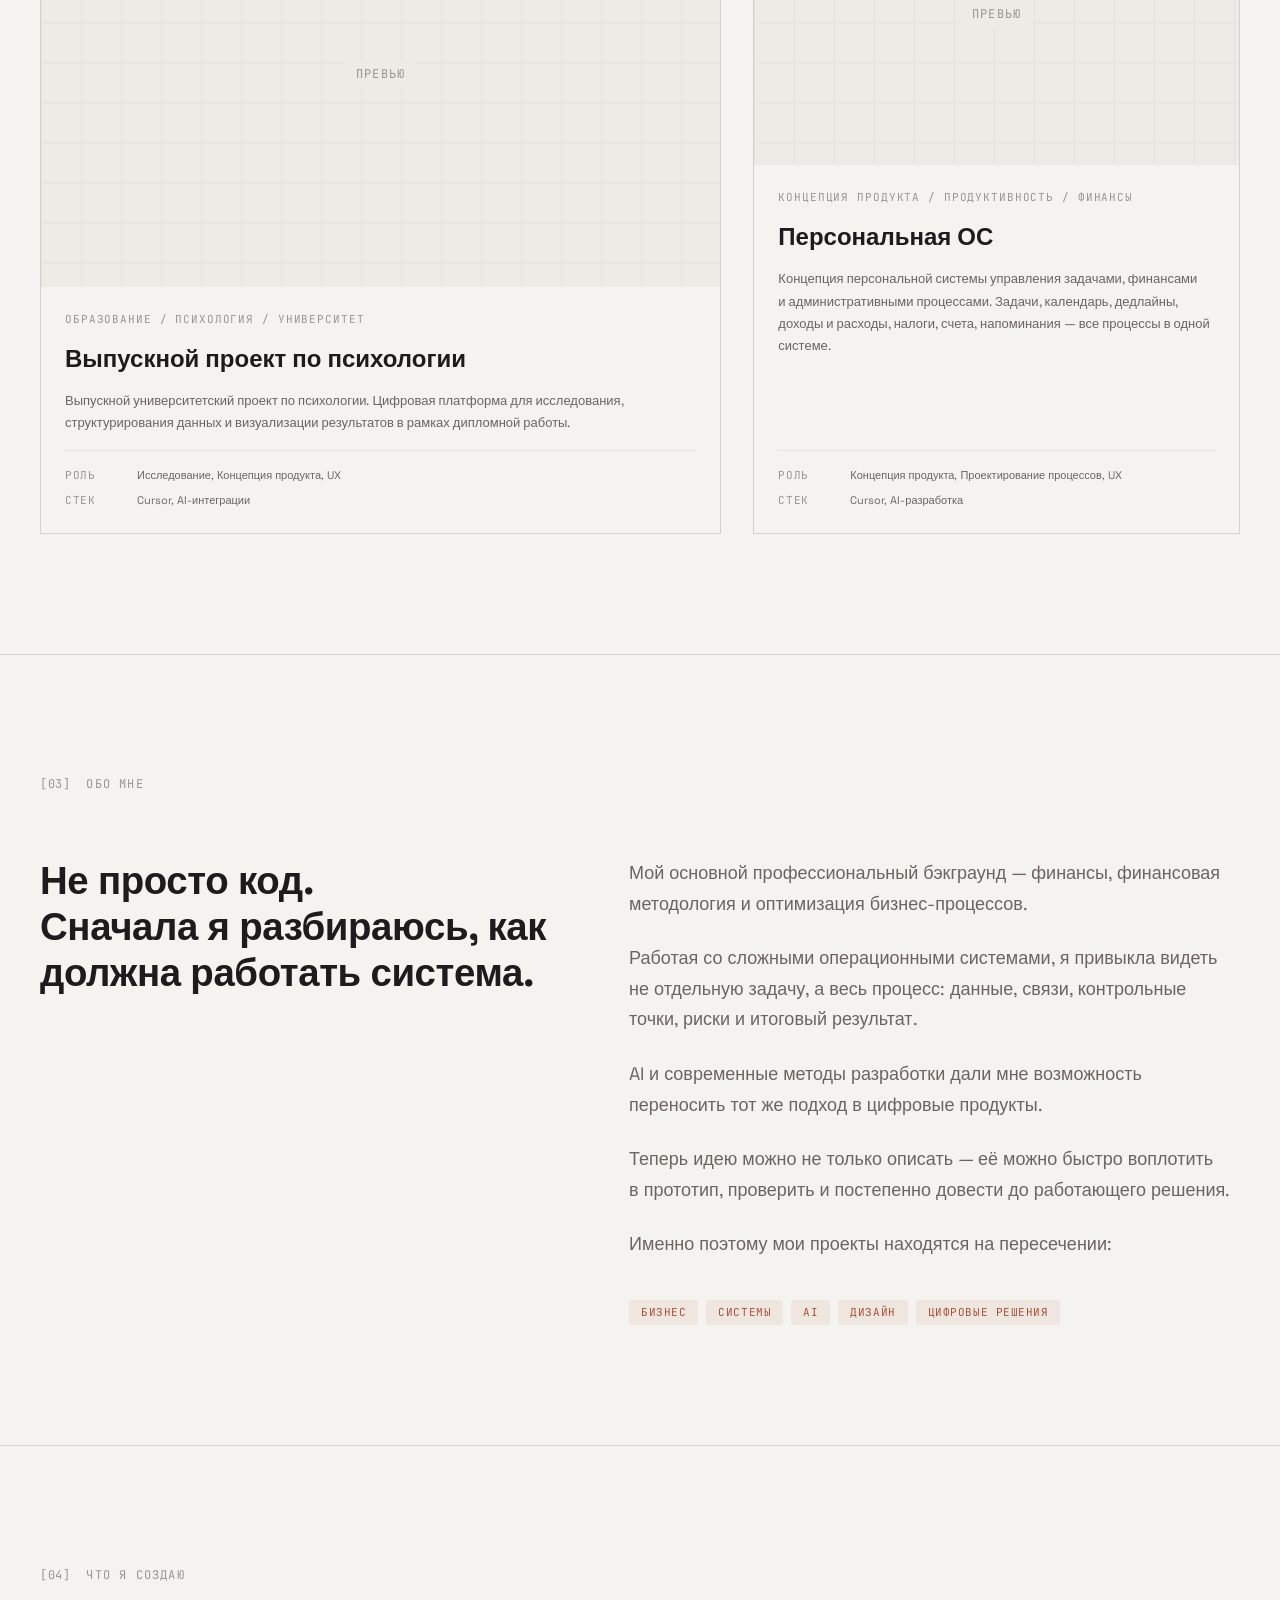
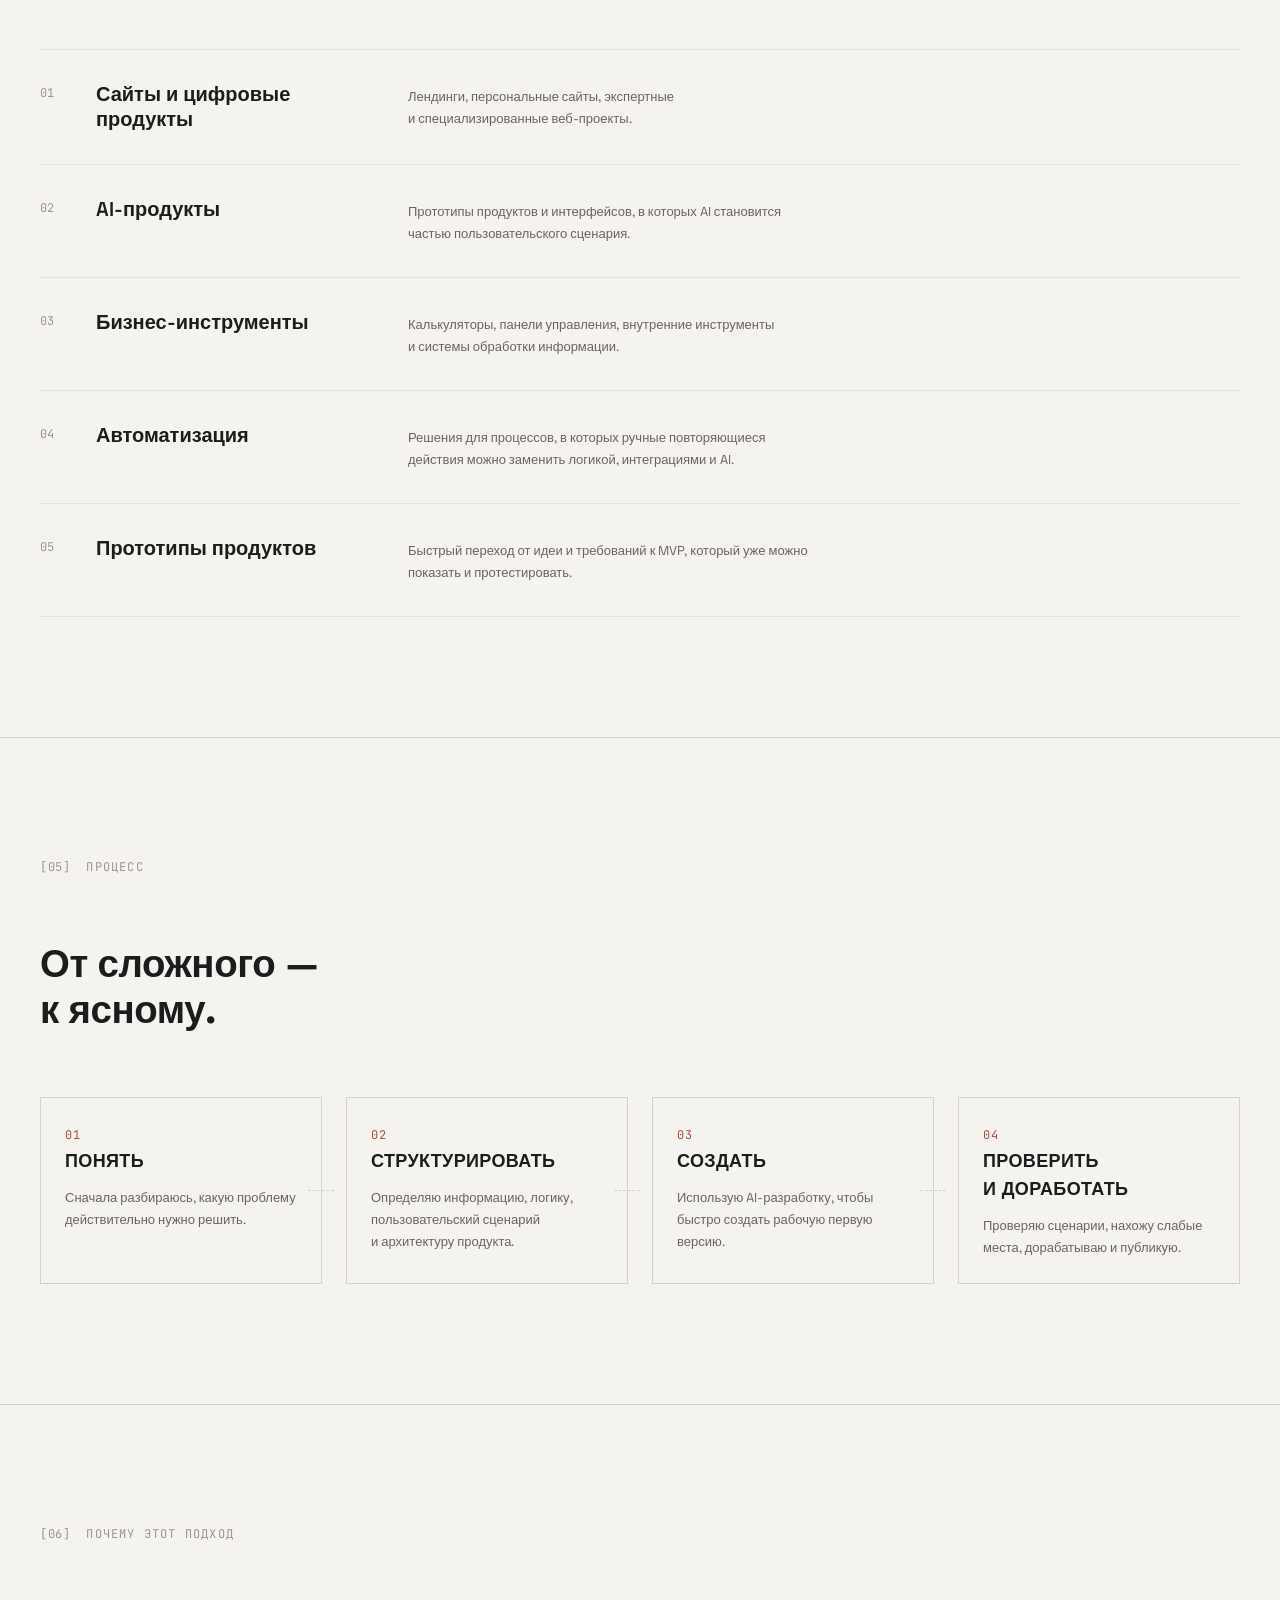
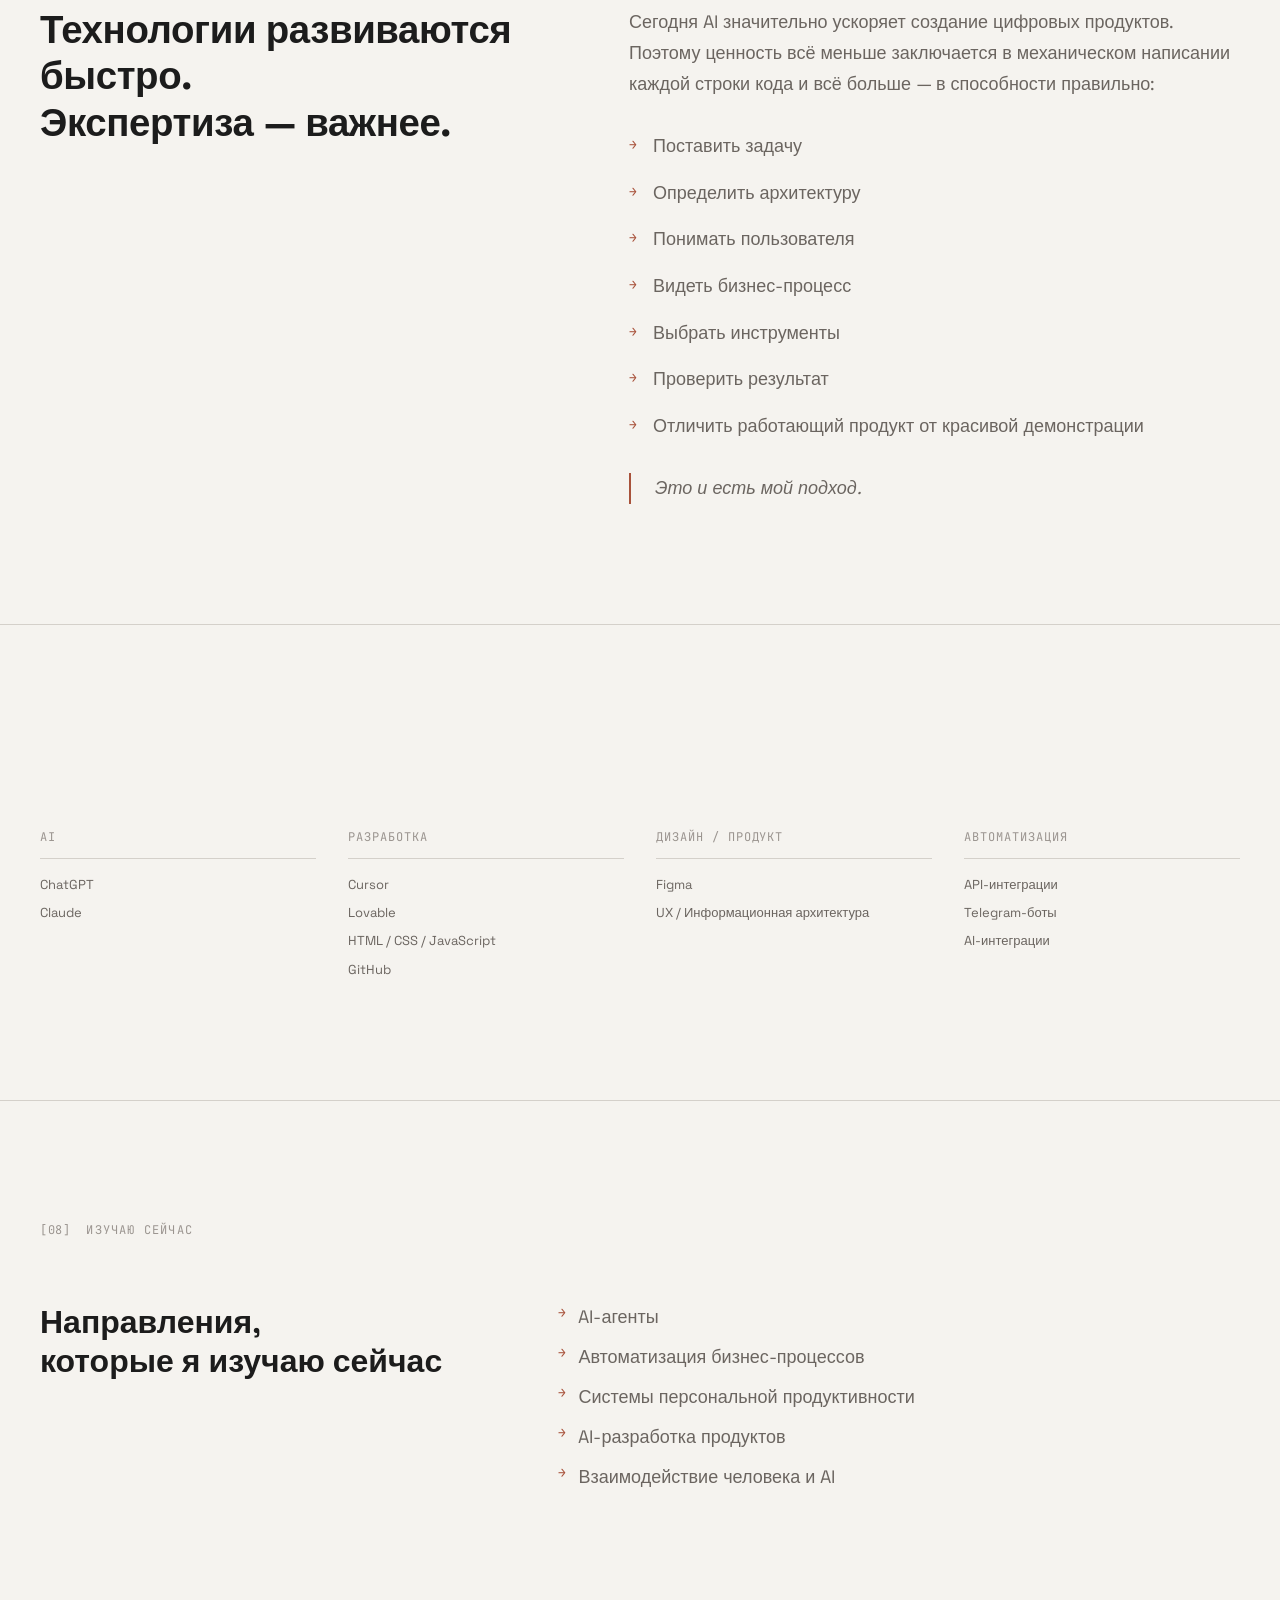
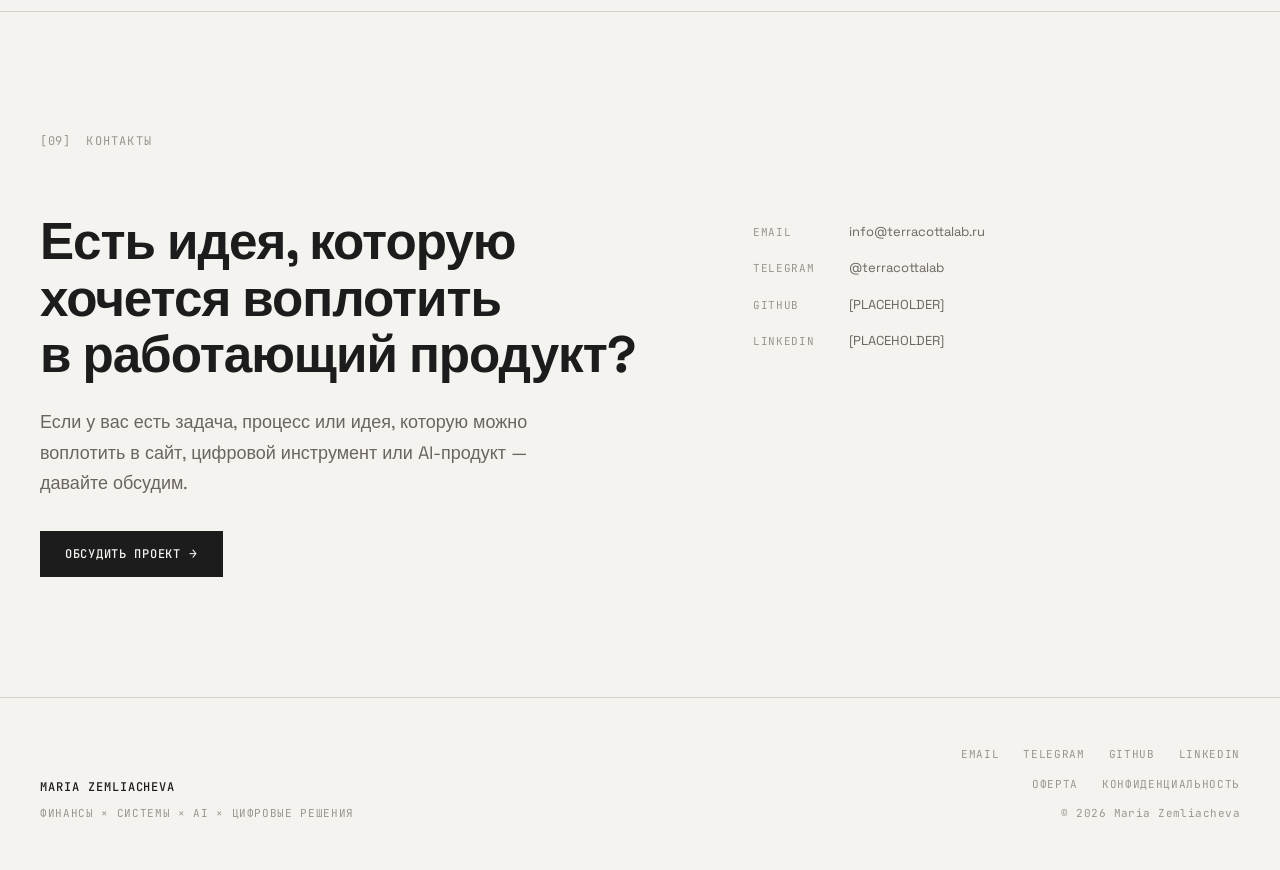
==== commit 1a2a409f: "Перевод на русский" ====
--- a/index.html
+++ b/index.html
@@ -3,12 +3,12 @@
 <head>
   <meta charset="UTF-8">
   <meta name="viewport" content="width=device-width, initial-scale=1.0">
-  <meta name="description" content="Maria Zemliacheva — AI & Digital Builder. Превращаю идеи и сложные процессы в работающие digital-продукты: сайты, AI-инструменты, приложения и автоматизации.">
+  <meta name="description" content="Maria Zemliacheva — AI и цифровые решения. Превращаю идеи и сложные процессы в работающие цифровые продукты: сайты, AI-инструменты, приложения и автоматизации.">
   <meta name="author" content="Maria Zemliacheva">
 
   <!-- Open Graph -->
-  <meta property="og:title" content="Maria Zemliacheva — AI & Digital Builder">
-  <meta property="og:description" content="Превращаю идеи и сложные процессы в работающие digital-продукты.">
+  <meta property="og:title" content="Maria Zemliacheva — AI и цифровые решения">
+  <meta property="og:description" content="Превращаю идеи и сложные процессы в работающие цифровые продукты.">
   <meta property="og:type" content="website">
   <meta property="og:image" content="assets/og-image.jpg">
 
@@ -31,7 +31,7 @@
   <link rel="stylesheet" href="css/sections.css">
   <link rel="stylesheet" href="css/responsive.css">
 
-  <title>Maria Zemliacheva — AI & Digital Builder</title>
+  <title>Maria Zemliacheva — AI и цифровые решения</title>
 
   <!-- Prevent flash of wrong theme -->
   <script>
@@ -50,11 +50,11 @@
       <a href="#" class="nav__logo">Maria Zemliacheva</a>
 
       <nav class="nav__menu" id="nav-menu" aria-label="Main navigation">
-        <a href="#work" class="nav__link">Work</a>
-        <a href="#about" class="nav__link">About</a>
-        <a href="#process" class="nav__link">Process</a>
-        <a href="#toolkit" class="nav__link">Toolkit</a>
-        <a href="#contact" class="nav__link">Contact</a>
+        <a href="#work" class="nav__link">Проекты</a>
+        <a href="#about" class="nav__link">Обо мне</a>
+        <a href="#process" class="nav__link">Процесс</a>
+        <a href="#toolkit" class="nav__link">Инструменты</a>
+        <a href="#contact" class="nav__link">Контакты</a>
       </nav>
 
       <div class="nav__right">
@@ -81,11 +81,11 @@
   <!-- Mobile Menu Overlay -->
   <div class="nav-overlay" id="nav-overlay" aria-hidden="true">
     <nav class="nav-overlay__inner" aria-label="Mobile navigation">
-      <a href="#work" class="nav-overlay__link">Work</a>
-      <a href="#about" class="nav-overlay__link">About</a>
-      <a href="#process" class="nav-overlay__link">Process</a>
-      <a href="#toolkit" class="nav-overlay__link">Toolkit</a>
-      <a href="#contact" class="nav-overlay__link">Contact</a>
+      <a href="#work" class="nav-overlay__link">Проекты</a>
+      <a href="#about" class="nav-overlay__link">Обо мне</a>
+      <a href="#process" class="nav-overlay__link">Процесс</a>
+      <a href="#toolkit" class="nav-overlay__link">Инструменты</a>
+      <a href="#contact" class="nav-overlay__link">Контакты</a>
     </nav>
   </div>
 
@@ -102,11 +102,11 @@
 
         <div class="hero__label reveal">
           <span class="hero__number">[01]</span>
-          <span class="hero__role">AI & Digital Builder</span>
+          <span class="hero__role">AI и цифровые решения</span>
         </div>
 
         <h1 class="hero__heading reveal">
-          Я&nbsp;воплощаю идеи и&nbsp;оптимизирую комплексные процессы в&nbsp;работающие digital&#8209;решения.
+          Я&nbsp;воплощаю идеи и&nbsp;оптимизирую комплексные процессы в&nbsp;работающие цифровые решения.
         </h1>
 
         <p class="hero__subheading reveal">
@@ -132,22 +132,22 @@
           <div class="diagram">
             <div class="diagram__node">
               <span class="diagram__num">01</span>
-              <span class="diagram__text">Business<br>Problem</span>
+              <span class="diagram__text">Бизнес&#8209;<br>задача</span>
             </div>
             <span class="diagram__connector"></span>
             <div class="diagram__node">
               <span class="diagram__num">02</span>
-              <span class="diagram__text">System<br>Logic</span>
+              <span class="diagram__text">Системная<br>логика</span>
             </div>
             <span class="diagram__connector"></span>
             <div class="diagram__node">
               <span class="diagram__num">03</span>
-              <span class="diagram__text">AI<br>Build</span>
+              <span class="diagram__text">AI&#8209;<br>разработка</span>
             </div>
             <span class="diagram__connector"></span>
             <div class="diagram__node diagram__node--result">
               <span class="diagram__num">04</span>
-              <span class="diagram__text">Digital<br>Product</span>
+              <span class="diagram__text">Цифровой<br>продукт</span>
             </div>
           </div>
         </div>
@@ -165,7 +165,7 @@
 
         <div class="section-header reveal">
           <span class="section-number">[02]</span>
-          <span class="section-title">Selected Work</span>
+          <span class="section-title">Избранные проекты</span>
         </div>
 
         <div class="work__grid">
@@ -179,35 +179,35 @@
                 <span class="project-card__number">01</span>
                 <div class="status status--live">
                   <span class="status__dot"></span>
-                  Live / Developing
+                  В работе / Развивается
                 </div>
               </div>
               <div class="project-card__image">
                 <div class="placeholder-image">
-                  <span>Preview</span>
+                  <span>Превью</span>
                 </div>
               </div>
               <div class="project-card__body">
-                <span class="project-card__category">Personal Project / Web / AI / International</span>
+                <span class="project-card__category">Личный проект / Веб / AI / Международный</span>
                 <h3 class="project-card__title">Norwich Terrier — Pari</h3>
                 <p class="project-card__desc">
-                  Международный bilingual website, посвящённый Norwich Terrier
+                  Международный двуязычный сайт, посвящённый Norwich Terrier
                   и&nbsp;Bellami&#8209;Elan Parelyada (Pari). Породная информация,
                   выставочная карьера, фотографии, родословная и&nbsp;коммуникация
                   с&nbsp;потенциальными владельцами.
                 </p>
                 <div class="project-card__meta">
                   <div class="project-card__meta-row">
-                    <span class="project-card__meta-label">Role</span>
-                    <span class="project-card__meta-value">Product, UX, Content, Development</span>
-                  </div>
-                  <div class="project-card__meta-row">
-                    <span class="project-card__meta-label">Tools</span>
-                    <span class="project-card__meta-value">Cursor, HTML/CSS/JS, AI-assisted dev</span>
+                    <span class="project-card__meta-label">Роль</span>
+                    <span class="project-card__meta-value">Продукт, UX, Контент, Разработка</span>
+                  </div>
+                  <div class="project-card__meta-row">
+                    <span class="project-card__meta-label">Стек</span>
+                    <span class="project-card__meta-value">Cursor, HTML/CSS/JS, AI-разработка</span>
                   </div>
                 </div>
                 <a href="https://norwichterrier.info/" class="project-card__link" target="_blank" rel="noopener">
-                  Open Project <span class="btn__arrow">↗</span>
+                  Открыть проект <span class="btn__arrow">↗</span>
                 </a>
               </div>
             </article>
@@ -218,41 +218,38 @@
                 <span class="project-card__number">02</span>
                 <div class="status">
                   <span class="status__dot"></span>
-                  Completed
+                  В процессе доработки
                 </div>
               </div>
               <div class="project-card__image">
                 <div class="placeholder-image">
-                  <span>Preview</span>
+                  <span>Превью</span>
                 </div>
               </div>
               <div class="project-card__body">
-                <span class="project-card__category">Web / Personal Brand / Storytelling</span>
-                <h3 class="project-card__title">Personal Story / Expert Landing</h3>
+                <span class="project-card__category">Веб / Питомцы / Лендинг</span>
+                <h3 class="project-card__title">Norwich Terrier — Лёгкий лендинг</h3>
                 <p class="project-card__desc">
-                  Персональный landing page для эксперта. Сайт, построенный
-                  вокруг профессионального пути, экспертизы и&nbsp;доверия
-                  к&nbsp;личному бренду.
+                  Лёгкий лендинг для заказа щенков Norwich Terrier.
+                  Информация о&nbsp;помёте, условия бронирования, фотографии
+                  и&nbsp;форма связи для потенциальных владельцев.
                 </p>
                 <div class="project-card__meta">
                   <div class="project-card__meta-row">
-                    <span class="project-card__meta-label">Role</span>
-                    <span class="project-card__meta-value">Research, IA, Storytelling, UX, Dev</span>
-                  </div>
-                  <div class="project-card__meta-row">
-                    <span class="project-card__meta-label">Tools</span>
-                    <span class="project-card__meta-value">Cursor, AI-assisted development</span>
-                  </div>
-                </div>
-                <a href="case-study.html" class="project-card__link">
-                  View Case Study <span class="btn__arrow">→</span>
-                </a>
+                    <span class="project-card__meta-label">Роль</span>
+                    <span class="project-card__meta-value">Продукт, UX, Контент, Разработка</span>
+                  </div>
+                  <div class="project-card__meta-row">
+                    <span class="project-card__meta-label">Стек</span>
+                    <span class="project-card__meta-value">Cursor, HTML/CSS/JS, AI-разработка</span>
+                  </div>
+                </div>
               </div>
             </article>
 
           </div>
 
-          <!-- Row 2: Construction Budget (compact) + Psychology Study (large) -->
+          <!-- Row 2: Personal Story (compact) + Construction Budget (large) -->
           <div class="work__row work__row--1-2">
 
             <!-- PROJECT 03 -->
@@ -261,34 +258,34 @@
                 <span class="project-card__number">03</span>
                 <div class="status">
                   <span class="status__dot"></span>
-                  Prototype
+                  Завершён
                 </div>
               </div>
               <div class="project-card__image">
                 <div class="placeholder-image">
-                  <span>Preview</span>
+                  <span>Превью</span>
                 </div>
               </div>
               <div class="project-card__body">
-                <span class="project-card__category">Tool / Finance / Web App</span>
-                <h3 class="project-card__title">Construction Budget Calculator</h3>
+                <span class="project-card__category">Веб / Личный бренд / Сторителлинг</span>
+                <h3 class="project-card__title">Персональная история / Экспертный лендинг</h3>
                 <p class="project-card__desc">
-                  Web&#8209;инструмент для анализа и&nbsp;структурирования строительных смет.
-                  Пользователь загружает смету&nbsp;— система разбивает позиции
-                  по&nbsp;видам работ и&nbsp;отображает структуру бюджета.
+                  Персональный лендинг для эксперта. Сайт, построенный
+                  вокруг профессионального пути, экспертизы и&nbsp;доверия
+                  к&nbsp;личному бренду.
                 </p>
                 <div class="project-card__meta">
                   <div class="project-card__meta-row">
-                    <span class="project-card__meta-label">Role</span>
-                    <span class="project-card__meta-value">Process Design, Financial Logic, UX</span>
-                  </div>
-                  <div class="project-card__meta-row">
-                    <span class="project-card__meta-label">Tools</span>
-                    <span class="project-card__meta-value">HTML/CSS/JS, AI-assisted dev</span>
+                    <span class="project-card__meta-label">Роль</span>
+                    <span class="project-card__meta-value">Исследование, ИА, Сторителлинг, UX, Разработка</span>
+                  </div>
+                  <div class="project-card__meta-row">
+                    <span class="project-card__meta-label">Стек</span>
+                    <span class="project-card__meta-value">Cursor, AI-разработка</span>
                   </div>
                 </div>
                 <a href="case-study.html" class="project-card__link">
-                  View Case Study <span class="btn__arrow">→</span>
+                  Смотреть кейс <span class="btn__arrow">→</span>
                 </a>
               </div>
             </article>
@@ -299,43 +296,39 @@
                 <span class="project-card__number">04</span>
                 <div class="status">
                   <span class="status__dot"></span>
-                  Concept / Development
+                  Необходимо добавить
                 </div>
               </div>
               <div class="project-card__image">
                 <div class="placeholder-image">
-                  <span>Preview</span>
+                  <span>Превью</span>
                 </div>
               </div>
               <div class="project-card__body">
-                <span class="project-card__category">Product Concept / AI / Education</span>
-                <h3 class="project-card__title">AI Study Workspace</h3>
+                <span class="project-card__category">Инструмент / Финансы / Веб-приложение</span>
+                <h3 class="project-card__title">Калькулятор строительного бюджета</h3>
                 <p class="project-card__desc">
-                  Концепция персональной системы для управления
-                  университетским обучением: дисциплины, материалы,
-                  лекции, задания, дедлайны, прогресс и&nbsp;AI&#8209;ассистент
-                  в&nbsp;едином рабочем пространстве.
+                  Веб&#8209;инструмент для анализа и&nbsp;структурирования строительных смет.
+                  Пользователь загружает смету&nbsp;— система разбивает позиции
+                  по&nbsp;видам работ и&nbsp;отображает структуру бюджета.
                 </p>
                 <div class="project-card__meta">
                   <div class="project-card__meta-row">
-                    <span class="project-card__meta-label">Role</span>
-                    <span class="project-card__meta-value">Product Concept, UX, AI Logic</span>
-                  </div>
-                  <div class="project-card__meta-row">
-                    <span class="project-card__meta-label">Tools</span>
-                    <span class="project-card__meta-value">Cursor, AI integrations</span>
-                  </div>
-                </div>
-                <a href="case-study.html" class="project-card__link">
-                  View Case Study <span class="btn__arrow">→</span>
-                </a>
+                    <span class="project-card__meta-label">Роль</span>
+                    <span class="project-card__meta-value">Проектирование процессов, Финансовая логика, UX</span>
+                  </div>
+                  <div class="project-card__meta-row">
+                    <span class="project-card__meta-label">Стек</span>
+                    <span class="project-card__meta-value">HTML/CSS/JS, AI-разработка</span>
+                  </div>
+                </div>
               </div>
             </article>
 
           </div>
 
-          <!-- Row 3: Personal OS (full width) -->
-          <div class="work__row work__row--full">
+          <!-- Row 3: Psychology Project (large) + Personal OS (compact) -->
+          <div class="work__row work__row--2-1">
 
             <!-- PROJECT 05 -->
             <article class="project-card reveal">
@@ -343,43 +336,73 @@
                 <span class="project-card__number">05</span>
                 <div class="status">
                   <span class="status__dot"></span>
-                  Concept / Development
+                  Концепция
                 </div>
               </div>
               <div class="project-card__image">
                 <div class="placeholder-image">
-                  <span>Preview</span>
+                  <span>Превью</span>
                 </div>
               </div>
               <div class="project-card__body">
-                <div class="project-card__info">
-                  <span class="project-card__category">Product Concept / Productivity / Finance</span>
-                  <h3 class="project-card__title">Personal OS</h3>
-                  <p class="project-card__desc">
-                    Концепция персональной системы управления задачами, финансами
-                    и&nbsp;административными процессами. Задачи, календарь, дедлайны,
-                    доходы и&nbsp;расходы, налоги, счета, напоминания&nbsp;—
-                    все процессы в&nbsp;одной системе.
-                  </p>
-                </div>
+                <span class="project-card__category">Образование / Психология / Университет</span>
+                <h3 class="project-card__title">Выпускной проект по психологии</h3>
+                <p class="project-card__desc">
+                  Выпускной университетский проект по&nbsp;психологии.
+                  Цифровая платформа для исследования, структурирования данных
+                  и&nbsp;визуализации результатов в&nbsp;рамках дипломной работы.
+                </p>
                 <div class="project-card__meta">
                   <div class="project-card__meta-row">
-                    <span class="project-card__meta-label">Role</span>
-                    <span class="project-card__meta-value">Product Concept, Process Design, UX</span>
-                  </div>
-                  <div class="project-card__meta-row">
-                    <span class="project-card__meta-label">Tools</span>
-                    <span class="project-card__meta-value">Cursor, AI-assisted development</span>
-                  </div>
-                  <div class="project-card__meta-row">
-                    <span class="project-card__meta-label">Modules</span>
-                    <span class="project-card__meta-value">Tasks, Calendar, Finance, Taxes, Invoices, Reminders</span>
+                    <span class="project-card__meta-label">Роль</span>
+                    <span class="project-card__meta-value">Исследование, Концепция продукта, UX</span>
+                  </div>
+                  <div class="project-card__meta-row">
+                    <span class="project-card__meta-label">Стек</span>
+                    <span class="project-card__meta-value">Cursor, AI-интеграции</span>
                   </div>
                 </div>
               </div>
             </article>
 
-          </div>
+            <!-- PROJECT 06 -->
+            <article class="project-card reveal">
+              <div class="project-card__header">
+                <span class="project-card__number">06</span>
+                <div class="status">
+                  <span class="status__dot"></span>
+                  В разработке / Концепция
+                </div>
+              </div>
+              <div class="project-card__image">
+                <div class="placeholder-image">
+                  <span>Превью</span>
+                </div>
+              </div>
+              <div class="project-card__body">
+                <span class="project-card__category">Концепция продукта / Продуктивность / Финансы</span>
+                <h3 class="project-card__title">Персональная ОС</h3>
+                <p class="project-card__desc">
+                  Концепция персональной системы управления задачами, финансами
+                  и&nbsp;административными процессами. Задачи, календарь, дедлайны,
+                  доходы и&nbsp;расходы, налоги, счета, напоминания&nbsp;—
+                  все процессы в&nbsp;одной системе.
+                </p>
+                <div class="project-card__meta">
+                  <div class="project-card__meta-row">
+                    <span class="project-card__meta-label">Роль</span>
+                    <span class="project-card__meta-value">Концепция продукта, Проектирование процессов, UX</span>
+                  </div>
+                  <div class="project-card__meta-row">
+                    <span class="project-card__meta-label">Стек</span>
+                    <span class="project-card__meta-value">Cursor, AI-разработка</span>
+                  </div>
+                </div>
+              </div>
+            </article>
+
+          </div>
+
 
         </div>
       </div>
@@ -395,7 +418,7 @@
 
         <div class="section-header reveal">
           <span class="section-number">[03]</span>
-          <span class="section-title">About</span>
+          <span class="section-title">Обо мне</span>
         </div>
 
         <div class="about__grid">
@@ -419,8 +442,8 @@
               риски и&nbsp;итоговый результат.
             </p>
             <p class="reveal">
-              AI и&nbsp;vibe coding дали мне возможность переносить
-              тот&nbsp;же подход в&nbsp;digital&#8209;продукты.
+              AI и&nbsp;современные методы разработки дали мне возможность переносить
+              тот&nbsp;же подход в&nbsp;цифровые продукты.
             </p>
             <p class="reveal">
               Теперь идею можно не&nbsp;только описать&nbsp;—
@@ -429,11 +452,11 @@
             </p>
             <p class="reveal">Именно поэтому мои проекты находятся на&nbsp;пересечении:</p>
             <div class="about__disciplines reveal">
-              <span class="tag">Business</span>
-              <span class="tag">Systems</span>
+              <span class="tag">Бизнес</span>
+              <span class="tag">Системы</span>
               <span class="tag">AI</span>
-              <span class="tag">Design</span>
-              <span class="tag">Digital</span>
+              <span class="tag">Дизайн</span>
+              <span class="tag">Цифровые решения</span>
             </div>
           </div>
 
@@ -451,7 +474,7 @@
 
         <div class="section-header reveal">
           <span class="section-number">[04]</span>
-          <span class="section-title">What I Build</span>
+          <span class="section-title">Что я создаю</span>
         </div>
 
         <div class="services__list">
@@ -459,10 +482,10 @@
           <div class="services__item reveal">
             <span class="services__item-number">01</span>
             <div class="services__item-content">
-              <h3 class="services__item-title">Websites &amp; Digital&nbsp;Experiences</h3>
+              <h3 class="services__item-title">Сайты и&nbsp;цифровые продукты</h3>
               <p class="services__item-desc">
                 Лендинги, персональные сайты,
-                экспертные и&nbsp;специализированные web&#8209;проекты.
+                экспертные и&nbsp;специализированные веб&#8209;проекты.
               </p>
             </div>
           </div>
@@ -470,7 +493,7 @@
           <div class="services__item reveal">
             <span class="services__item-number">02</span>
             <div class="services__item-content">
-              <h3 class="services__item-title">AI&#8209;Assisted Products</h3>
+              <h3 class="services__item-title">AI&#8209;продукты</h3>
               <p class="services__item-desc">
                 Прототипы продуктов и&nbsp;интерфейсов,
                 в&nbsp;которых AI становится частью пользовательского сценария.
@@ -481,9 +504,9 @@
           <div class="services__item reveal">
             <span class="services__item-number">03</span>
             <div class="services__item-content">
-              <h3 class="services__item-title">Business Tools</h3>
+              <h3 class="services__item-title">Бизнес&#8209;инструменты</h3>
               <p class="services__item-desc">
-                Калькуляторы, dashboards,
+                Калькуляторы, панели управления,
                 внутренние инструменты и&nbsp;системы обработки информации.
               </p>
             </div>
@@ -492,7 +515,7 @@
           <div class="services__item reveal">
             <span class="services__item-number">04</span>
             <div class="services__item-content">
-              <h3 class="services__item-title">Automation</h3>
+              <h3 class="services__item-title">Автоматизация</h3>
               <p class="services__item-desc">
                 Решения для процессов, в&nbsp;которых ручные повторяющиеся действия
                 можно заменить логикой, интеграциями и&nbsp;AI.
@@ -503,7 +526,7 @@
           <div class="services__item reveal">
             <span class="services__item-number">05</span>
             <div class="services__item-content">
-              <h3 class="services__item-title">Product Prototypes</h3>
+              <h3 class="services__item-title">Прототипы продуктов</h3>
               <p class="services__item-desc">
                 Быстрый переход от&nbsp;идеи и&nbsp;требований
                 к&nbsp;MVP, который уже можно показать и&nbsp;протестировать.
@@ -525,11 +548,11 @@
 
         <div class="section-header reveal">
           <span class="section-number">[05]</span>
-          <span class="section-title">Process</span>
+          <span class="section-title">Процесс</span>
         </div>
 
         <div class="process__intro reveal">
-          <h2 class="process__intro-heading">From complexity to&nbsp;clarity.</h2>
+          <h2 class="process__intro-heading">От&nbsp;сложного&nbsp;— к&nbsp;ясному.</h2>
         </div>
 
         <div class="process__steps">
@@ -537,7 +560,7 @@
           <div class="process__step reveal">
             <span class="process__connector"><span></span></span>
             <span class="process__step-number">01</span>
-            <h3 class="process__step-title">Understand</h3>
+            <h3 class="process__step-title">Понять</h3>
             <p class="process__step-desc">
               Сначала разбираюсь,
               какую проблему действительно нужно решить.
@@ -547,26 +570,26 @@
           <div class="process__step reveal">
             <span class="process__connector"><span></span></span>
             <span class="process__step-number">02</span>
-            <h3 class="process__step-title">Structure</h3>
+            <h3 class="process__step-title">Структурировать</h3>
             <p class="process__step-desc">
               Определяю информацию,
-              логику, user flow и&nbsp;архитектуру продукта.
+              логику, пользовательский сценарий и&nbsp;архитектуру продукта.
             </p>
           </div>
 
           <div class="process__step reveal">
             <span class="process__connector"><span></span></span>
             <span class="process__step-number">03</span>
-            <h3 class="process__step-title">Build</h3>
+            <h3 class="process__step-title">Создать</h3>
             <p class="process__step-desc">
-              Использую AI&#8209;assisted development,
+              Использую AI&#8209;разработку,
               чтобы быстро создать рабочую первую версию.
             </p>
           </div>
 
           <div class="process__step reveal">
             <span class="process__step-number">04</span>
-            <h3 class="process__step-title">Test &amp; Refine</h3>
+            <h3 class="process__step-title">Проверить и&nbsp;доработать</h3>
             <p class="process__step-desc">
               Проверяю сценарии,
               нахожу слабые места,
@@ -588,15 +611,15 @@
 
         <div class="section-header reveal">
           <span class="section-number">[06]</span>
-          <span class="section-title">Why This Approach</span>
+          <span class="section-title">Почему этот подход</span>
         </div>
 
         <div class="approach__grid">
 
           <div class="reveal">
             <h2 class="approach__heading">
-              Technology moves fast.<br>
-              Good judgement matters&nbsp;more.
+              Технологии развиваются быстро.<br>
+              Экспертиза&nbsp;— важнее.
             </h2>
           </div>
 
@@ -655,7 +678,7 @@
 
         <div class="section-header reveal">
           <span class="section-number">[07]</span>
-          <span class="section-title">Toolkit</span>
+          <span class="section-title">Инструменты</span>
         </div>
 
         <div class="toolkit__grid">
@@ -669,7 +692,7 @@
           </div>
 
           <div class="toolkit__group reveal">
-            <span class="toolkit__group-title">Build</span>
+            <span class="toolkit__group-title">Разработка</span>
             <div class="toolkit__list">
               <span class="toolkit__item">Cursor</span>
               <span class="toolkit__item">Lovable</span>
@@ -679,19 +702,19 @@
           </div>
 
           <div class="toolkit__group reveal">
-            <span class="toolkit__group-title">Design / Product</span>
+            <span class="toolkit__group-title">Дизайн / Продукт</span>
             <div class="toolkit__list">
               <span class="toolkit__item">Figma</span>
-              <span class="toolkit__item">UX / Information Architecture</span>
+              <span class="toolkit__item">UX / Информационная архитектура</span>
             </div>
           </div>
 
           <div class="toolkit__group reveal">
-            <span class="toolkit__group-title">Automation</span>
+            <span class="toolkit__group-title">Автоматизация</span>
             <div class="toolkit__list">
-              <span class="toolkit__item">APIs</span>
-              <span class="toolkit__item">Telegram Bots</span>
-              <span class="toolkit__item">AI integrations</span>
+              <span class="toolkit__item">API-интеграции</span>
+              <span class="toolkit__item">Telegram-боты</span>
+              <span class="toolkit__item">AI-интеграции</span>
             </div>
           </div>
 
@@ -709,7 +732,7 @@
 
         <div class="section-header reveal">
           <span class="section-number">[08]</span>
-          <span class="section-title">Currently Exploring</span>
+          <span class="section-title">Изучаю сейчас</span>
         </div>
 
         <div class="exploring__inner">
@@ -720,11 +743,11 @@
           </h2>
 
           <div class="exploring__list">
-            <span class="exploring__item reveal">AI agents</span>
-            <span class="exploring__item reveal">Business process automation</span>
-            <span class="exploring__item reveal">Personal productivity systems</span>
-            <span class="exploring__item reveal">AI&#8209;assisted product development</span>
-            <span class="exploring__item reveal">Human × AI workflows</span>
+            <span class="exploring__item reveal">AI-агенты</span>
+            <span class="exploring__item reveal">Автоматизация бизнес&#8209;процессов</span>
+            <span class="exploring__item reveal">Системы персональной продуктивности</span>
+            <span class="exploring__item reveal">AI&#8209;разработка продуктов</span>
+            <span class="exploring__item reveal">Взаимодействие человека и&nbsp;AI</span>
           </div>
 
         </div>
@@ -741,7 +764,7 @@
 
         <div class="section-header reveal">
           <span class="section-number">[09]</span>
-          <span class="section-title">Contact</span>
+          <span class="section-title">Контакты</span>
         </div>
 
         <div class="contact__inner">
@@ -753,7 +776,7 @@
             <p class="contact__text reveal">
               Если у&nbsp;вас есть задача, процесс или идея,
               которую можно воплотить в&nbsp;сайт,
-              digital&#8209;инструмент или AI&#8209;продукт&nbsp;—
+              цифровой инструмент или AI&#8209;продукт&nbsp;—
               давайте обсудим.
             </p>
             <div class="contact__cta reveal">
@@ -800,7 +823,7 @@
 
         <div class="footer__brand">
           <span class="footer__name">Maria Zemliacheva</span>
-          <span class="footer__tagline">Finance × Systems × AI × Digital</span>
+          <span class="footer__tagline">Финансы × Системы × AI × Цифровые решения</span>
         </div>
 
         <div class="footer__right">
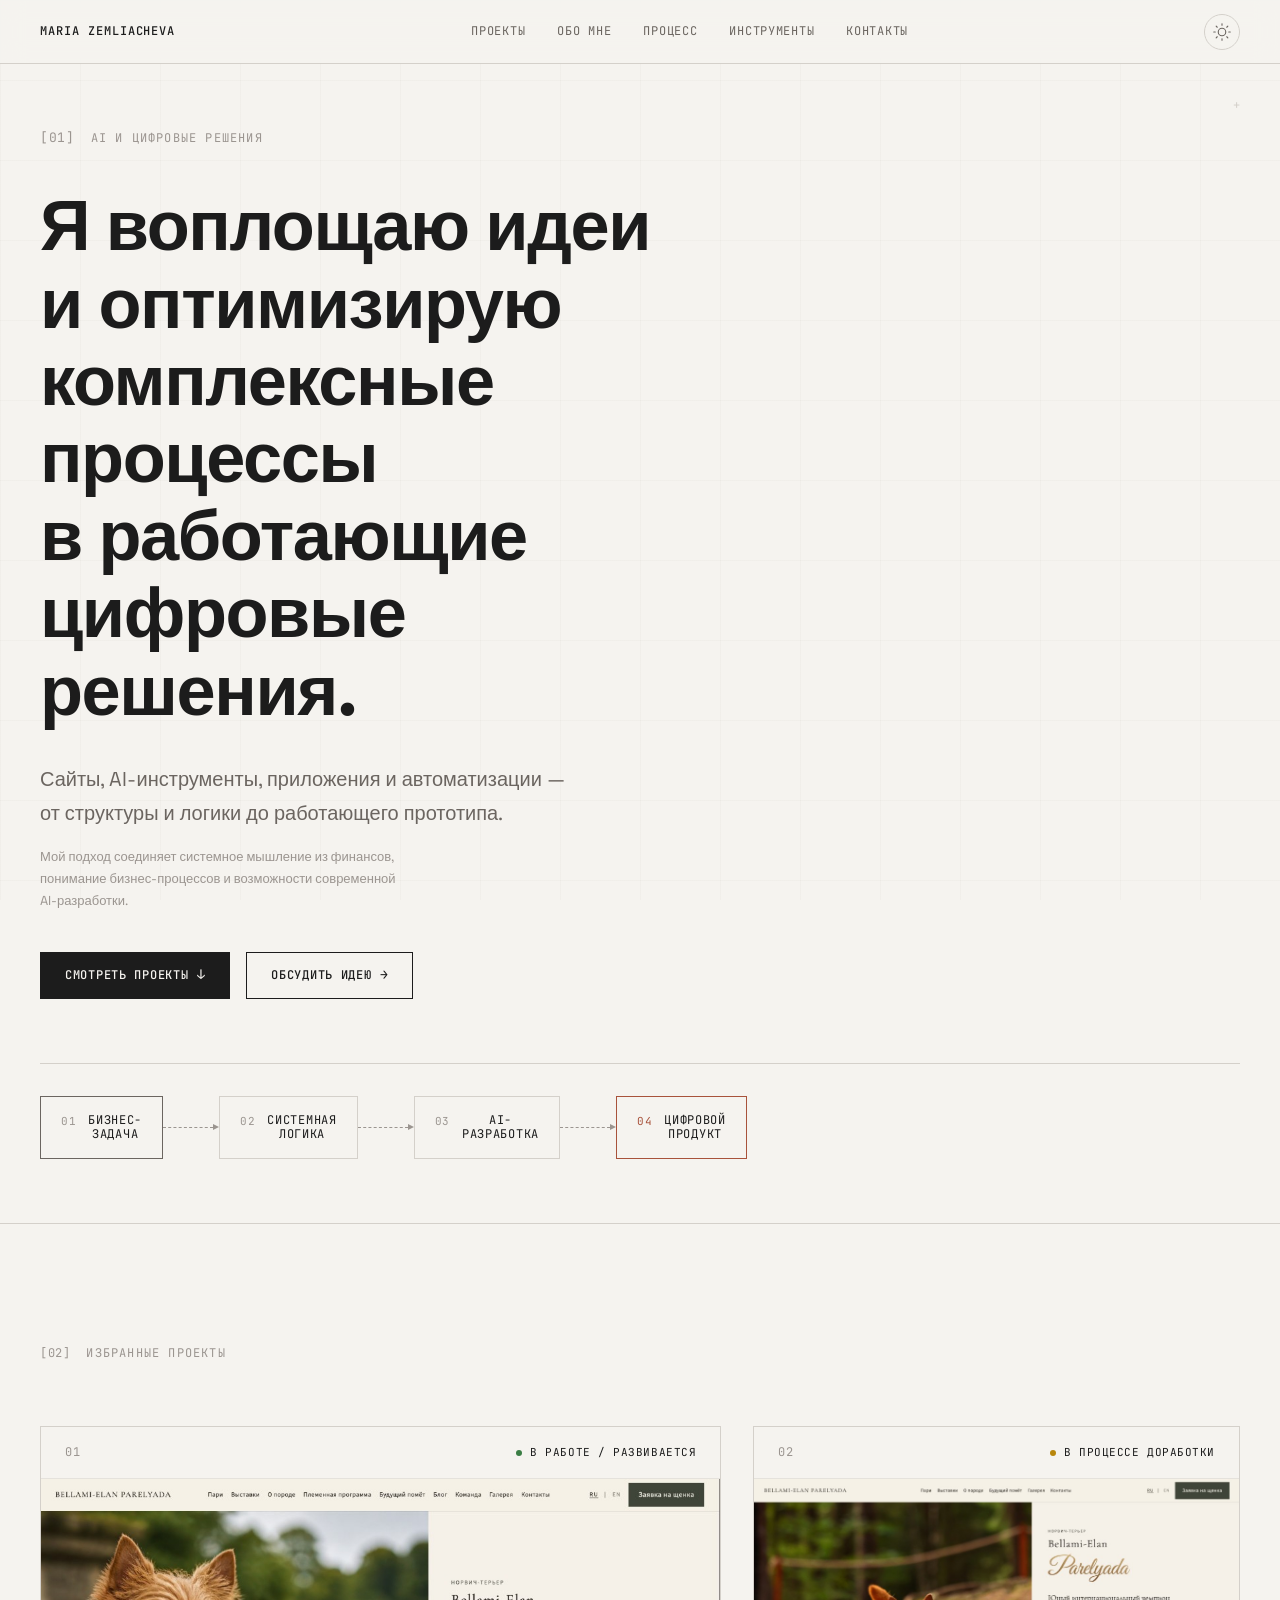
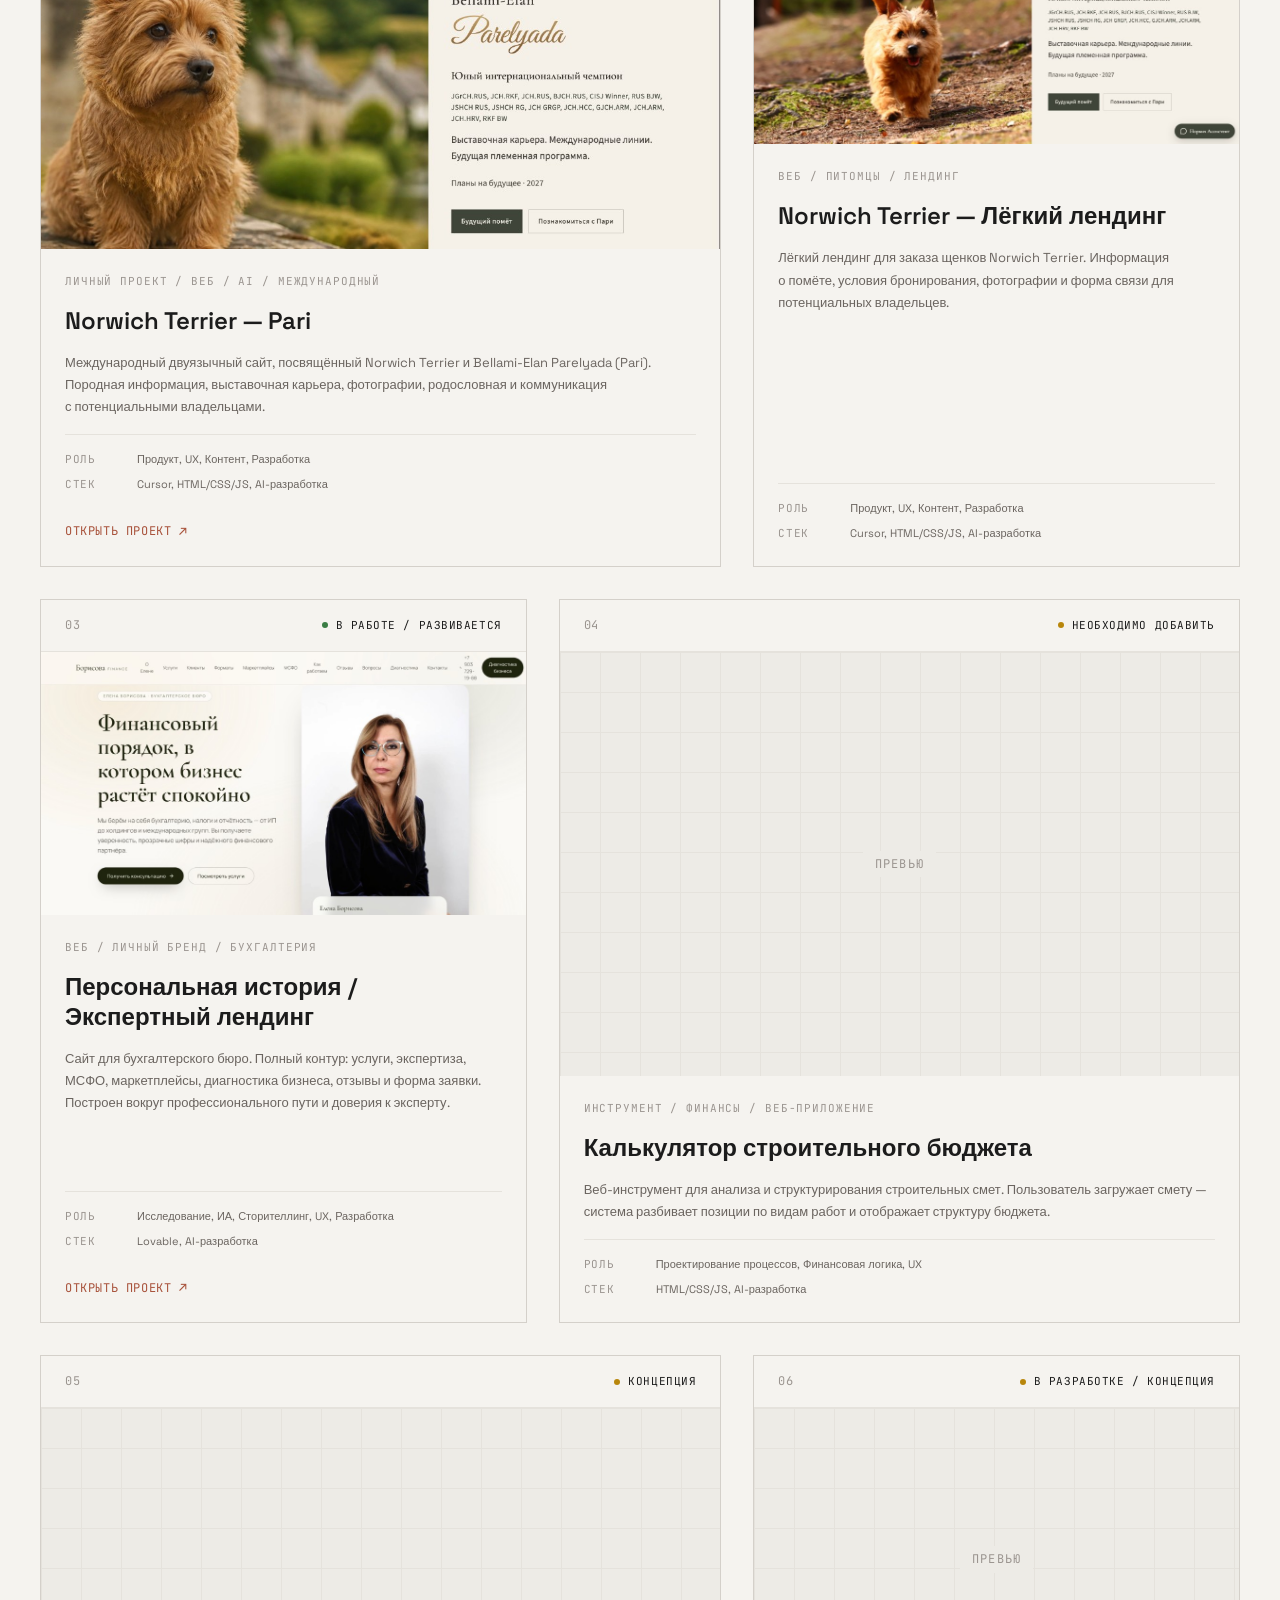
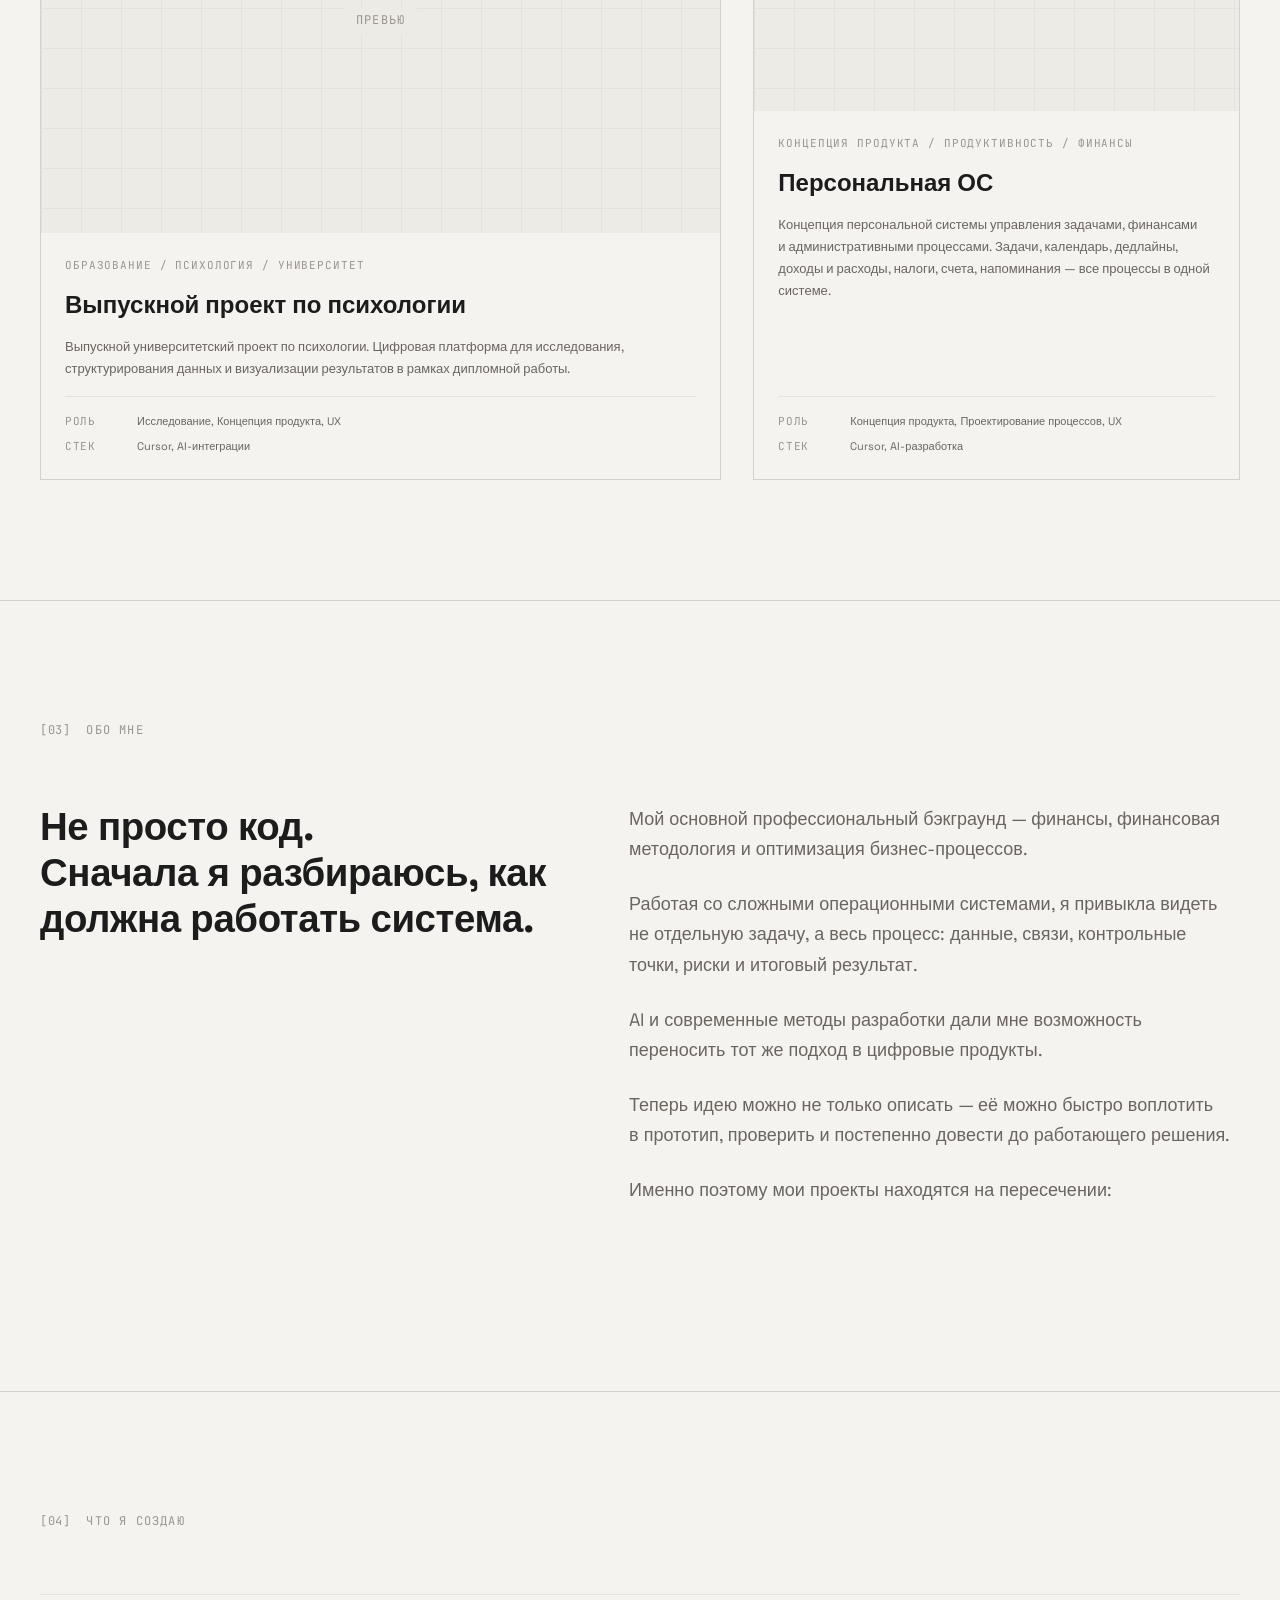
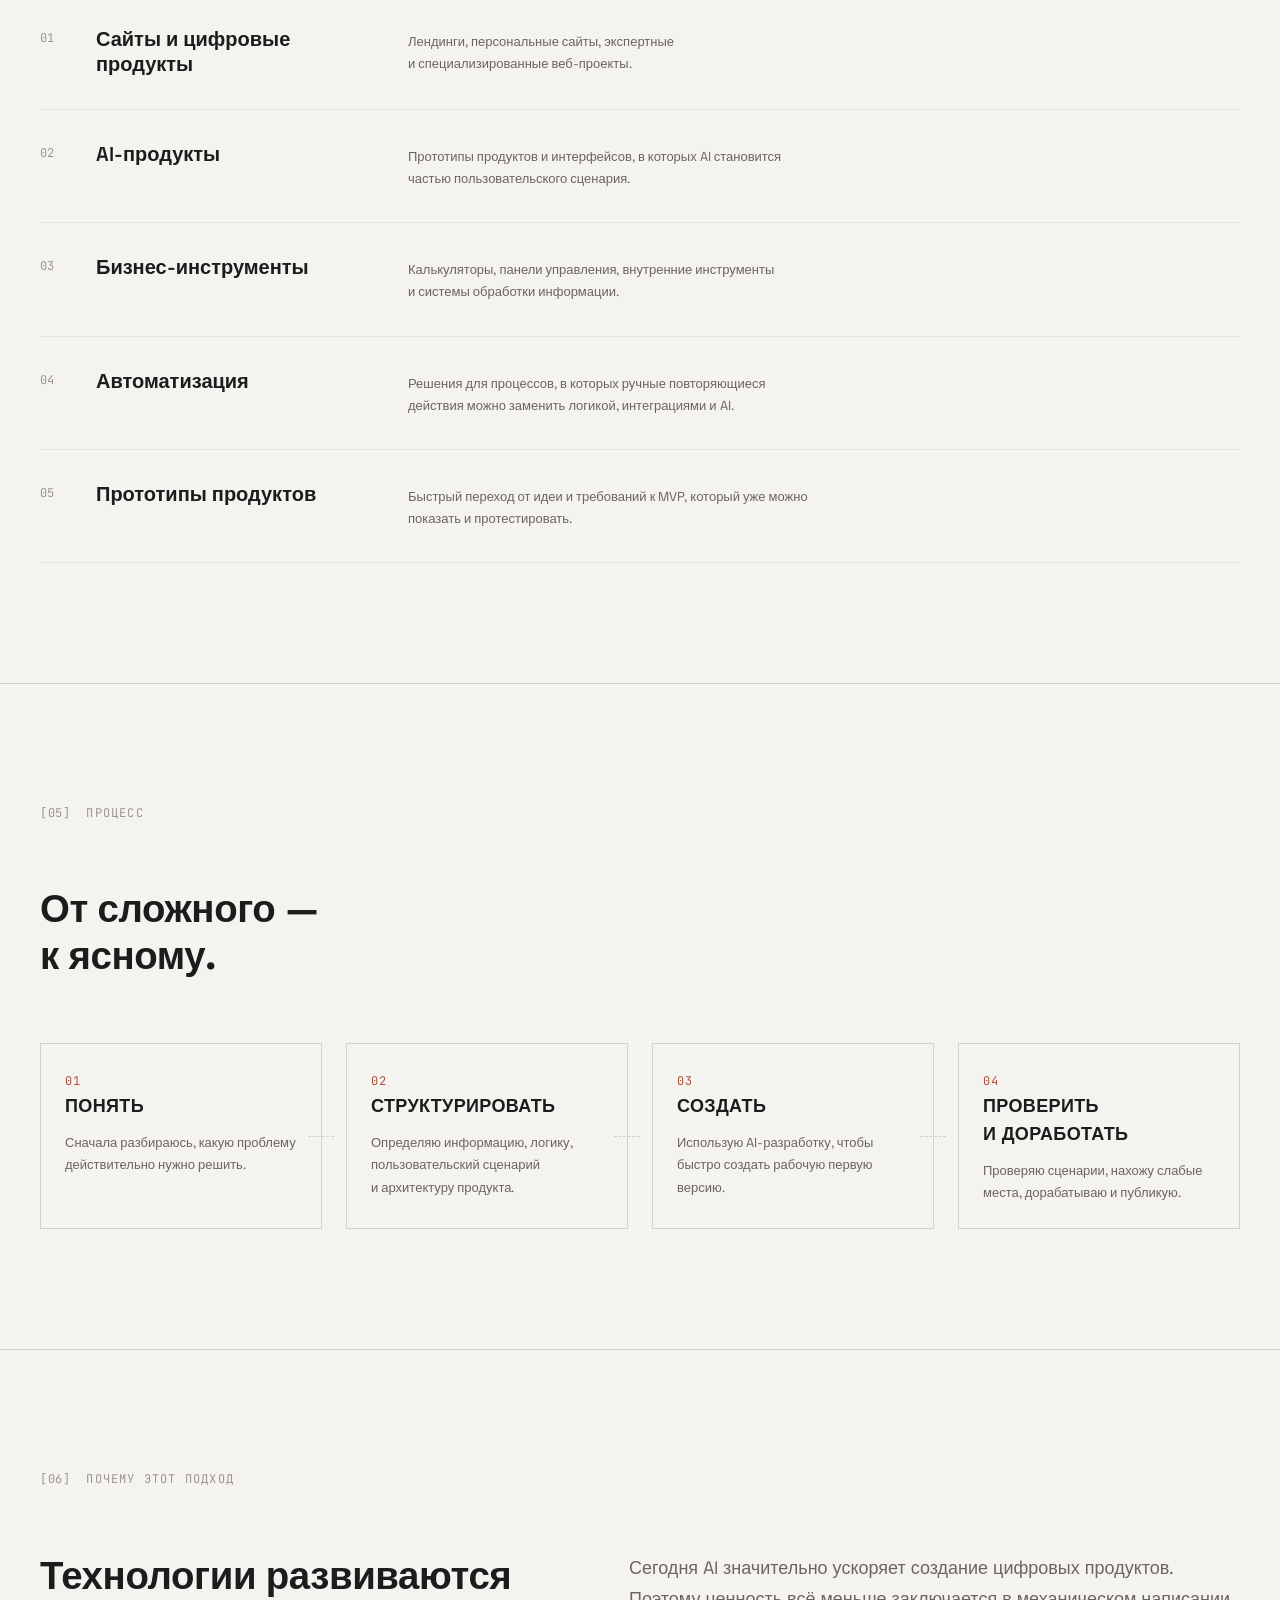
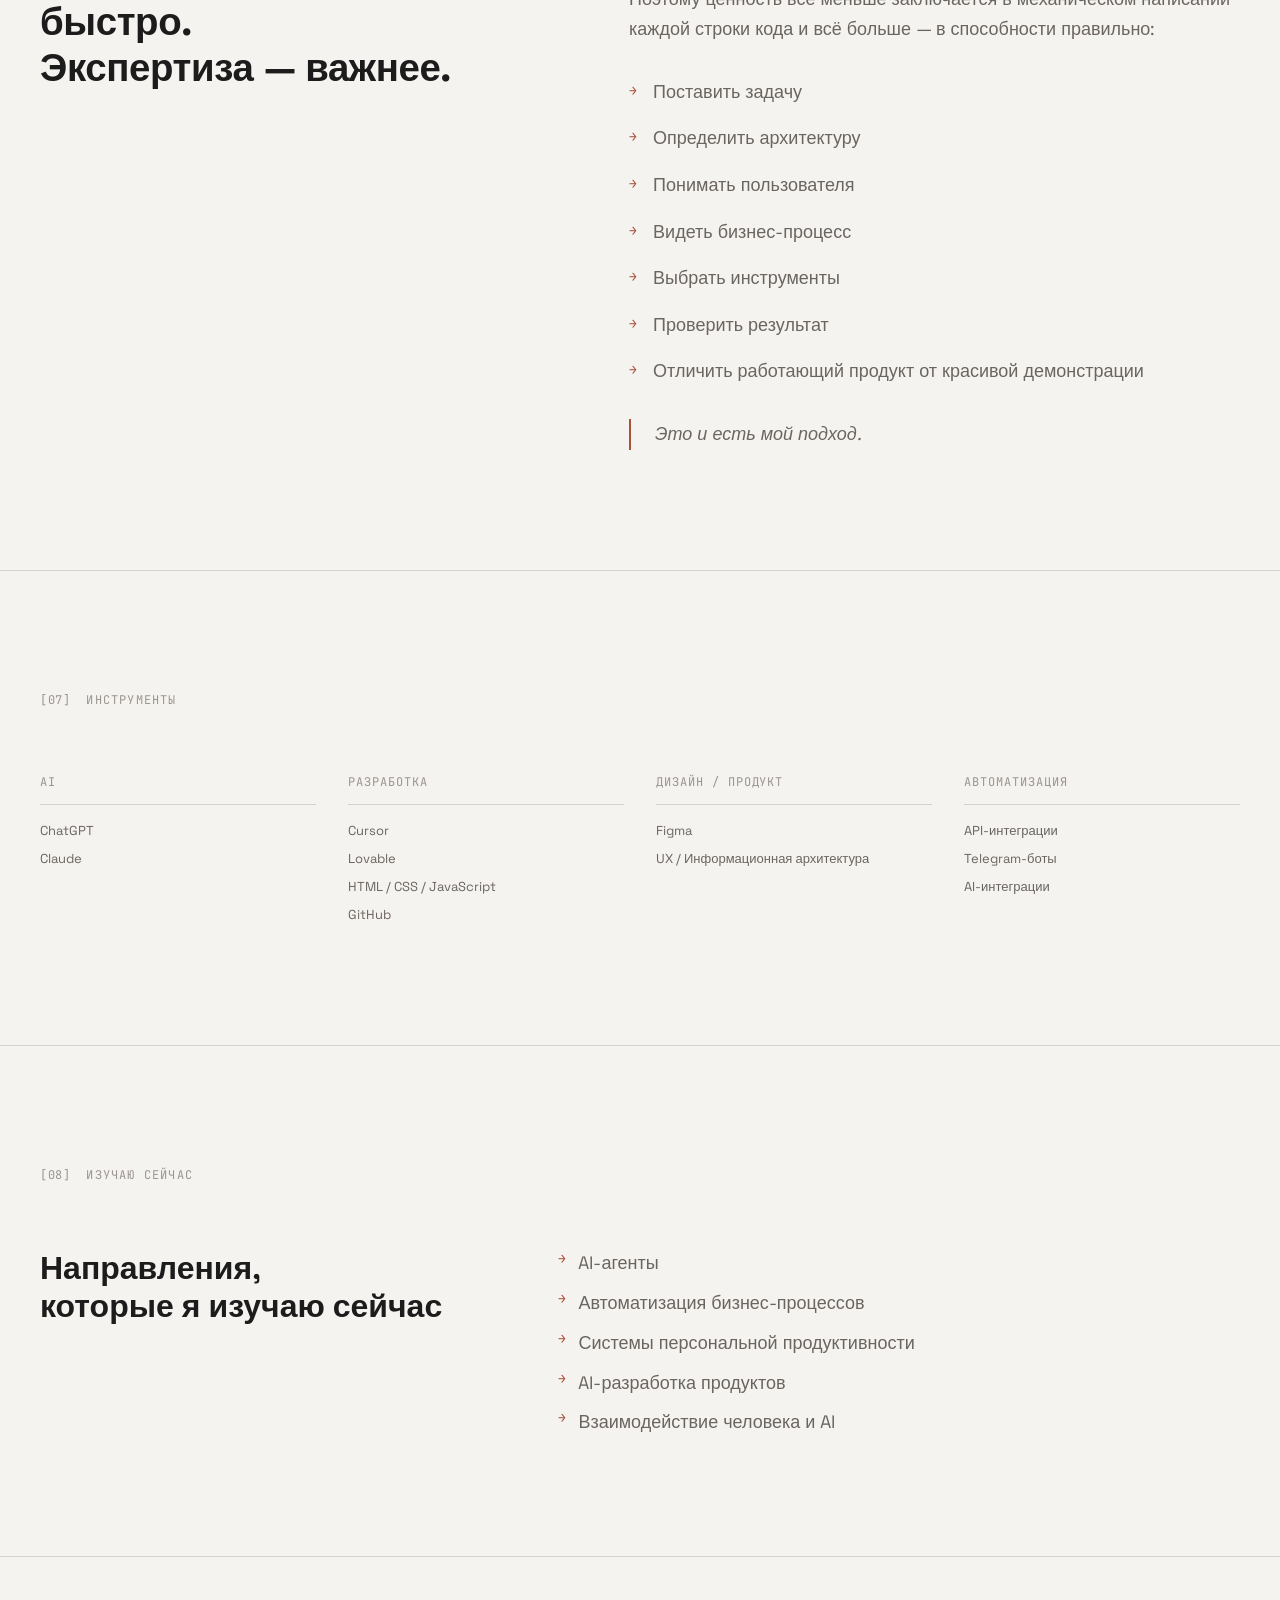
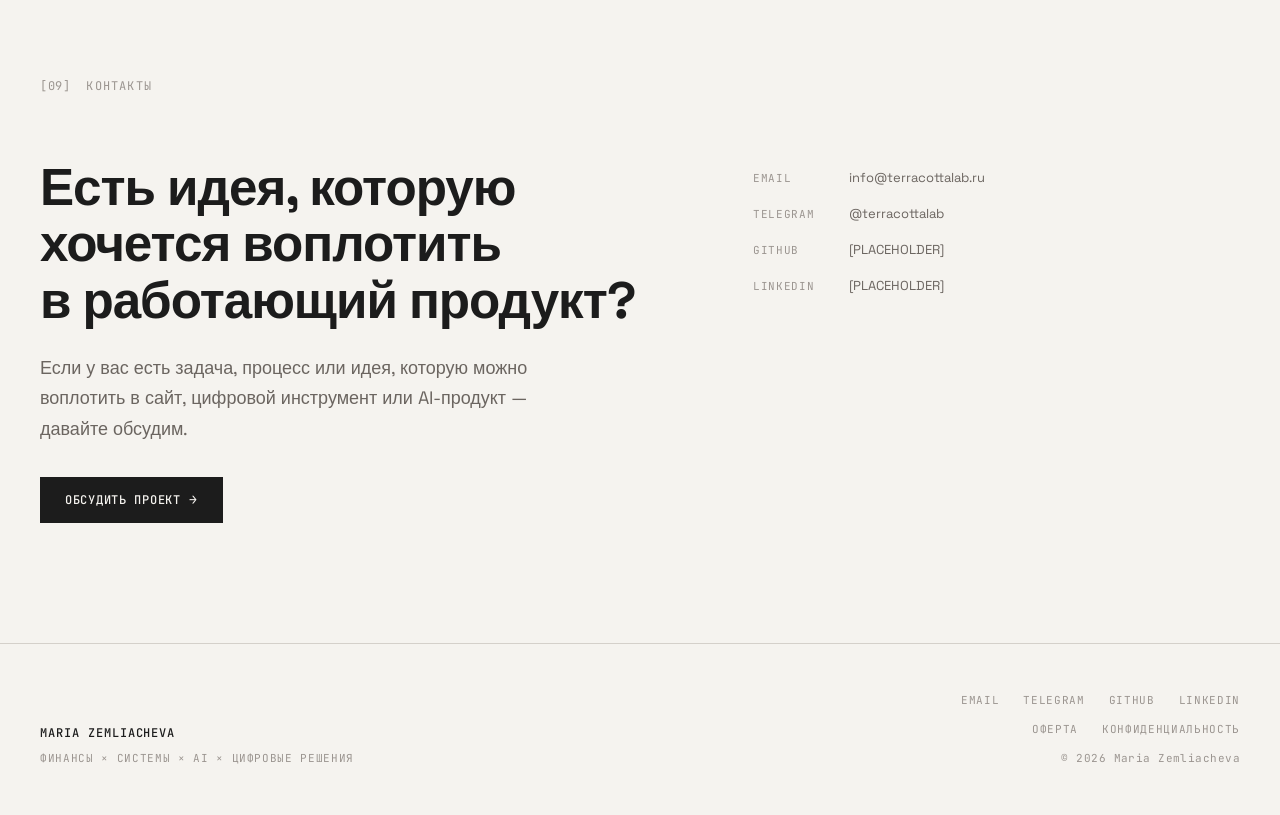
==== commit 582b806f: "Добавление портфолио" ====
--- a/index.html
+++ b/index.html
@@ -183,9 +183,7 @@
                 </div>
               </div>
               <div class="project-card__image">
-                <div class="placeholder-image">
-                  <span>Превью</span>
-                </div>
+                <img src="assets/images/projects/norwich-terrier.jpg" alt="Norwich Terrier — Pari: главная страница сайта" loading="lazy">
               </div>
               <div class="project-card__body">
                 <span class="project-card__category">Личный проект / Веб / AI / Международный</span>
@@ -222,9 +220,7 @@
                 </div>
               </div>
               <div class="project-card__image">
-                <div class="placeholder-image">
-                  <span>Превью</span>
-                </div>
+                <img src="assets/images/projects/norwich-landing.jpg" alt="Norwich Terrier — Лёгкий лендинг" loading="lazy">
               </div>
               <div class="project-card__body">
                 <span class="project-card__category">Веб / Питомцы / Лендинг</span>
@@ -256,23 +252,21 @@
             <article class="project-card reveal">
               <div class="project-card__header">
                 <span class="project-card__number">03</span>
-                <div class="status">
+                <div class="status status--live">
                   <span class="status__dot"></span>
-                  Завершён
+                  В работе / Развивается
                 </div>
               </div>
               <div class="project-card__image">
-                <div class="placeholder-image">
-                  <span>Превью</span>
-                </div>
+                <img src="assets/images/projects/expert-landing.jpg" alt="Бухгалтерское бюро — экспертный лендинг" loading="lazy">
               </div>
               <div class="project-card__body">
-                <span class="project-card__category">Веб / Личный бренд / Сторителлинг</span>
+                <span class="project-card__category">Веб / Личный бренд / Бухгалтерия</span>
                 <h3 class="project-card__title">Персональная история / Экспертный лендинг</h3>
                 <p class="project-card__desc">
-                  Персональный лендинг для эксперта. Сайт, построенный
-                  вокруг профессионального пути, экспертизы и&nbsp;доверия
-                  к&nbsp;личному бренду.
+                  Сайт для бухгалтерского бюро. Полный контур: услуги, экспертиза,
+                  МСФО, маркетплейсы, диагностика бизнеса, отзывы
+                  и&nbsp;форма заявки. Построен вокруг профессионального пути и&nbsp;доверия к&nbsp;эксперту.
                 </p>
                 <div class="project-card__meta">
                   <div class="project-card__meta-row">
@@ -281,11 +275,11 @@
                   </div>
                   <div class="project-card__meta-row">
                     <span class="project-card__meta-label">Стек</span>
-                    <span class="project-card__meta-value">Cursor, AI-разработка</span>
-                  </div>
-                </div>
-                <a href="case-study.html" class="project-card__link">
-                  Смотреть кейс <span class="btn__arrow">→</span>
+                    <span class="project-card__meta-value">Lovable, AI-разработка</span>
+                  </div>
+                </div>
+                <a href="https://elena-pro-finance.lovable.app/" class="project-card__link" target="_blank" rel="noopener">
+                  Открыть проект <span class="btn__arrow">↗</span>
                 </a>
               </div>
             </article>
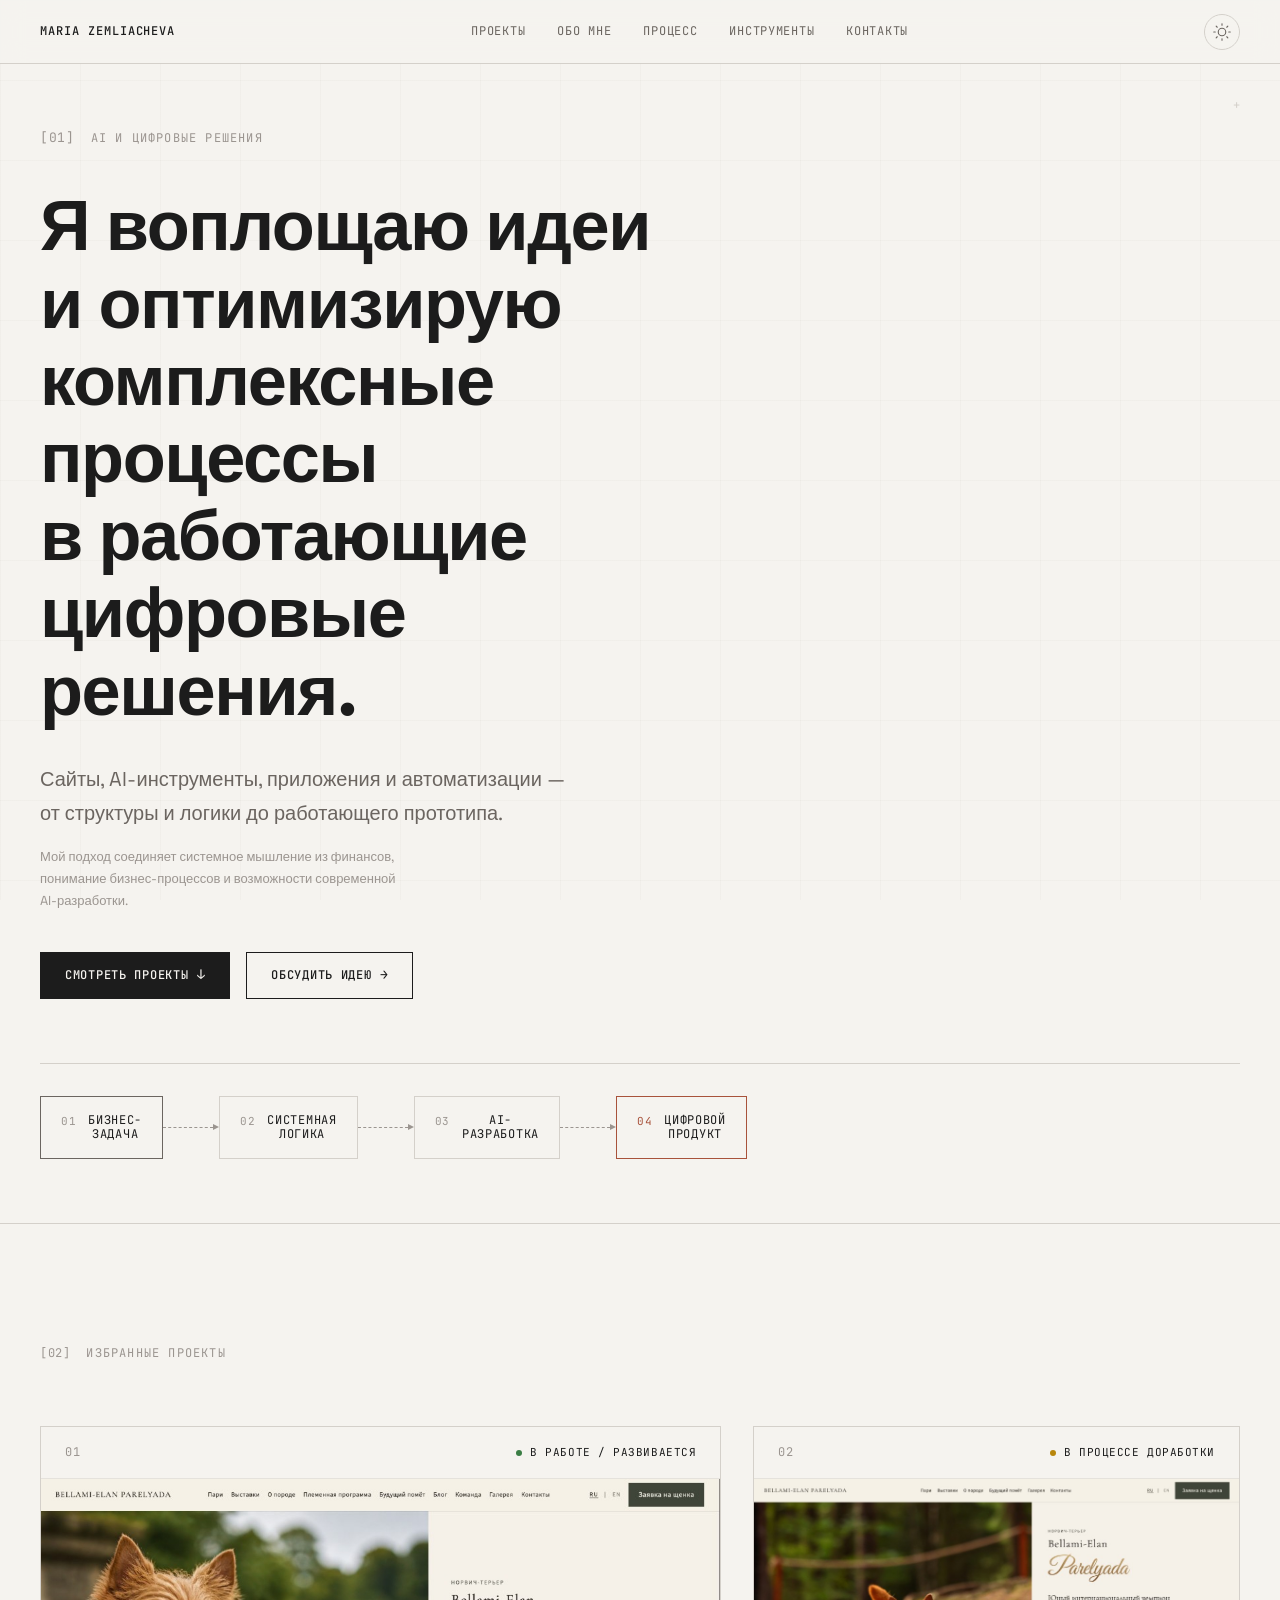
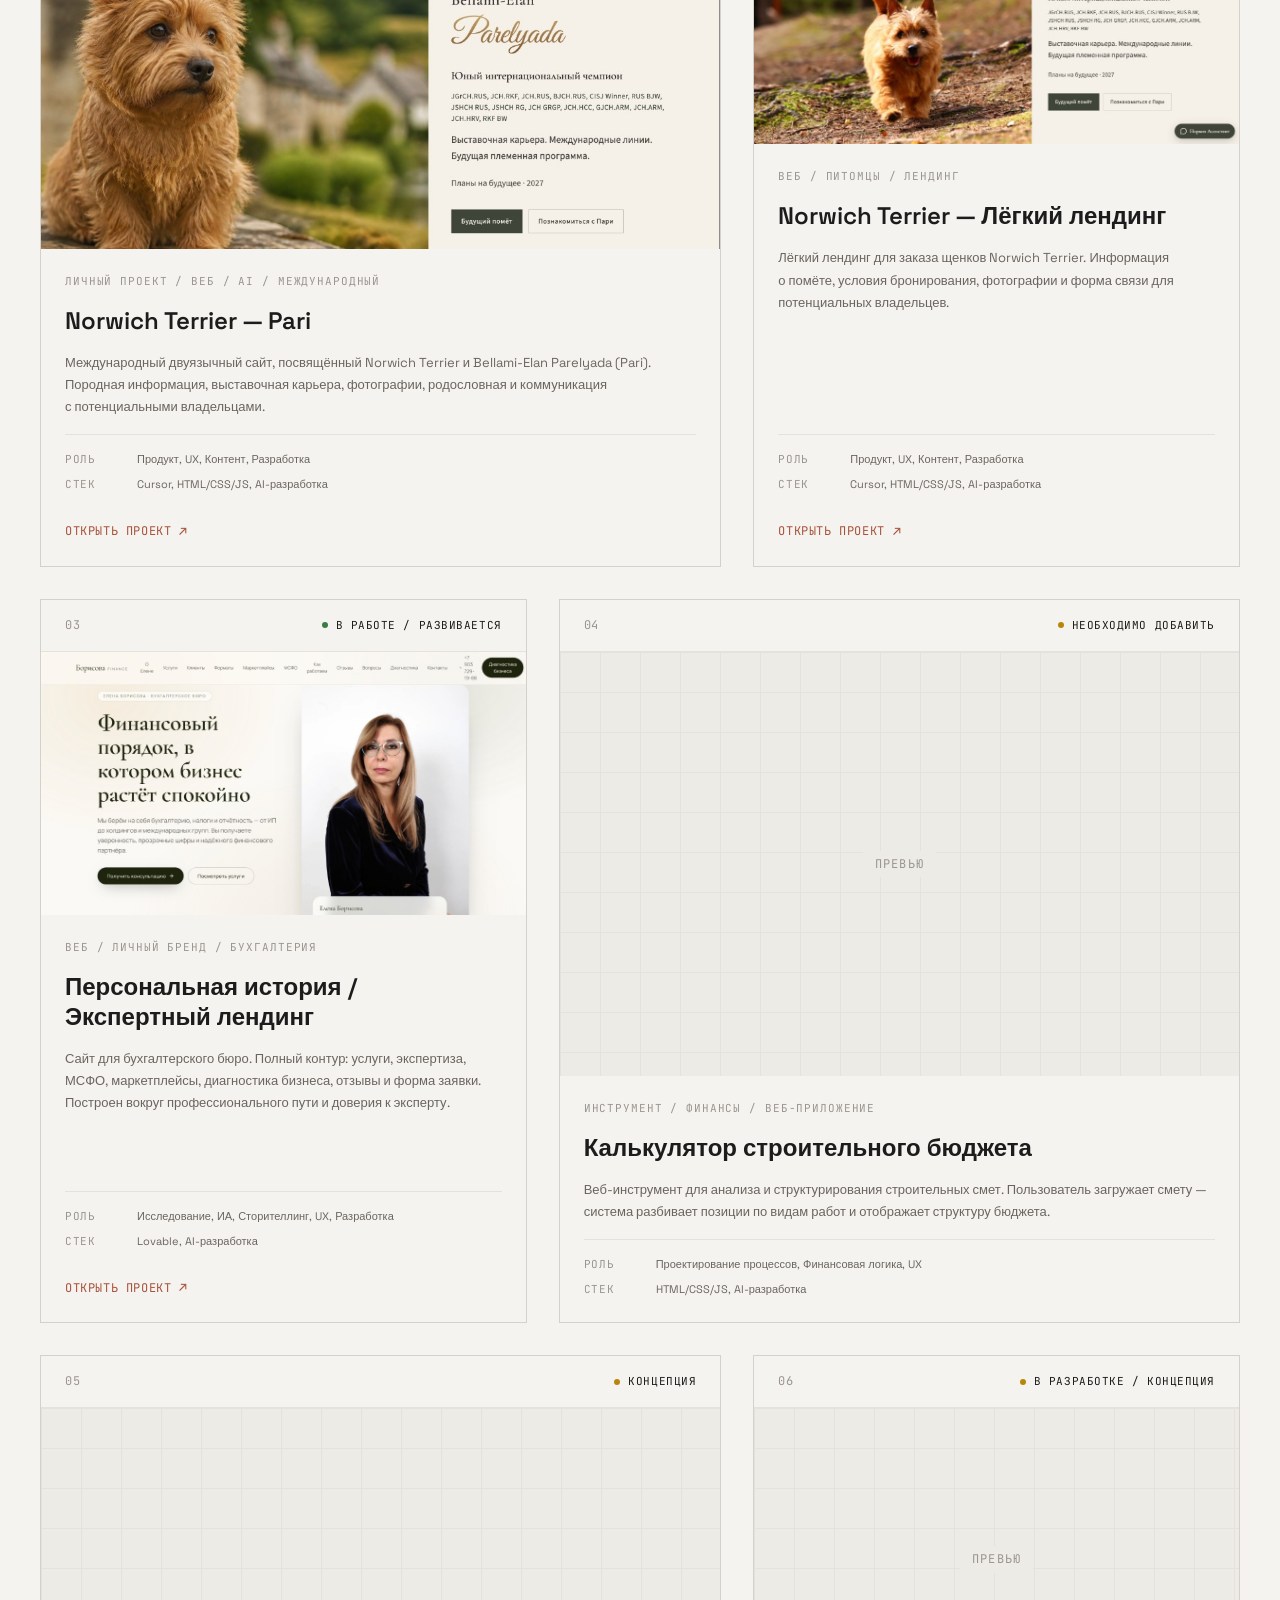
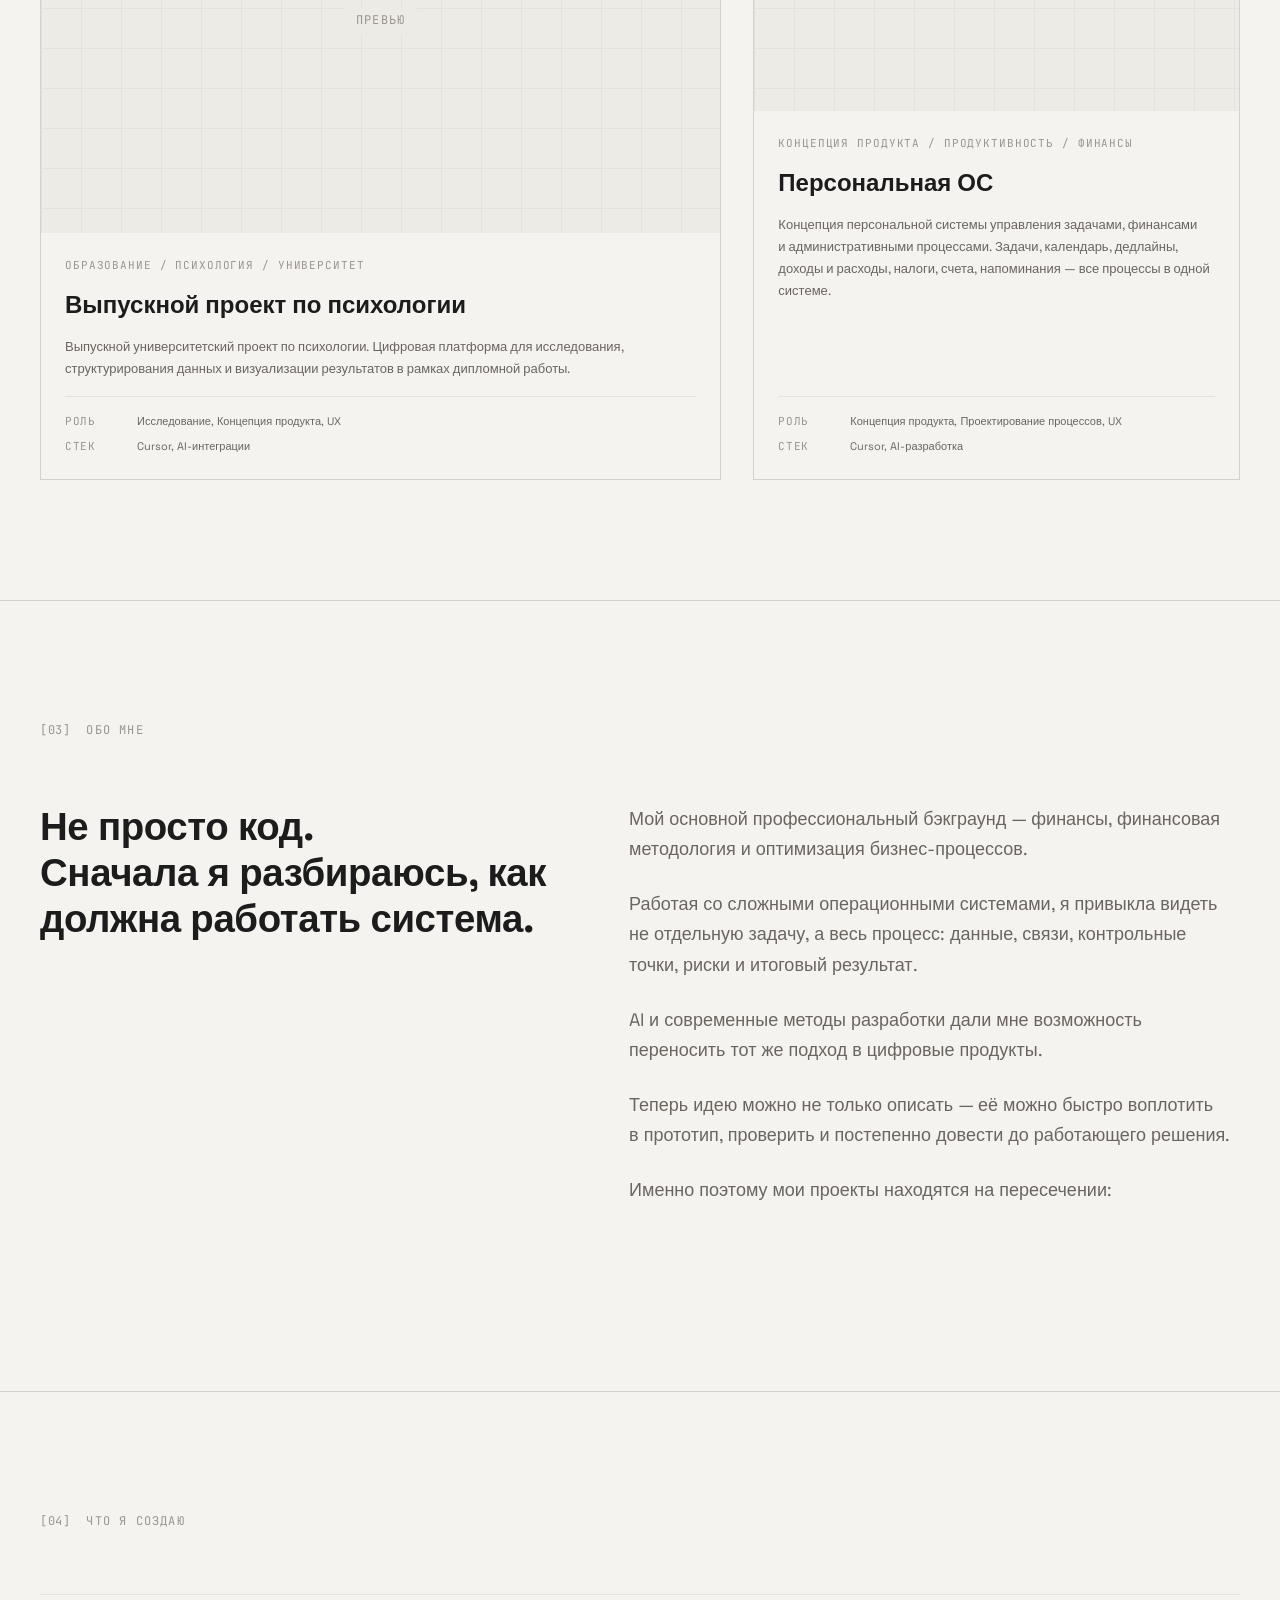
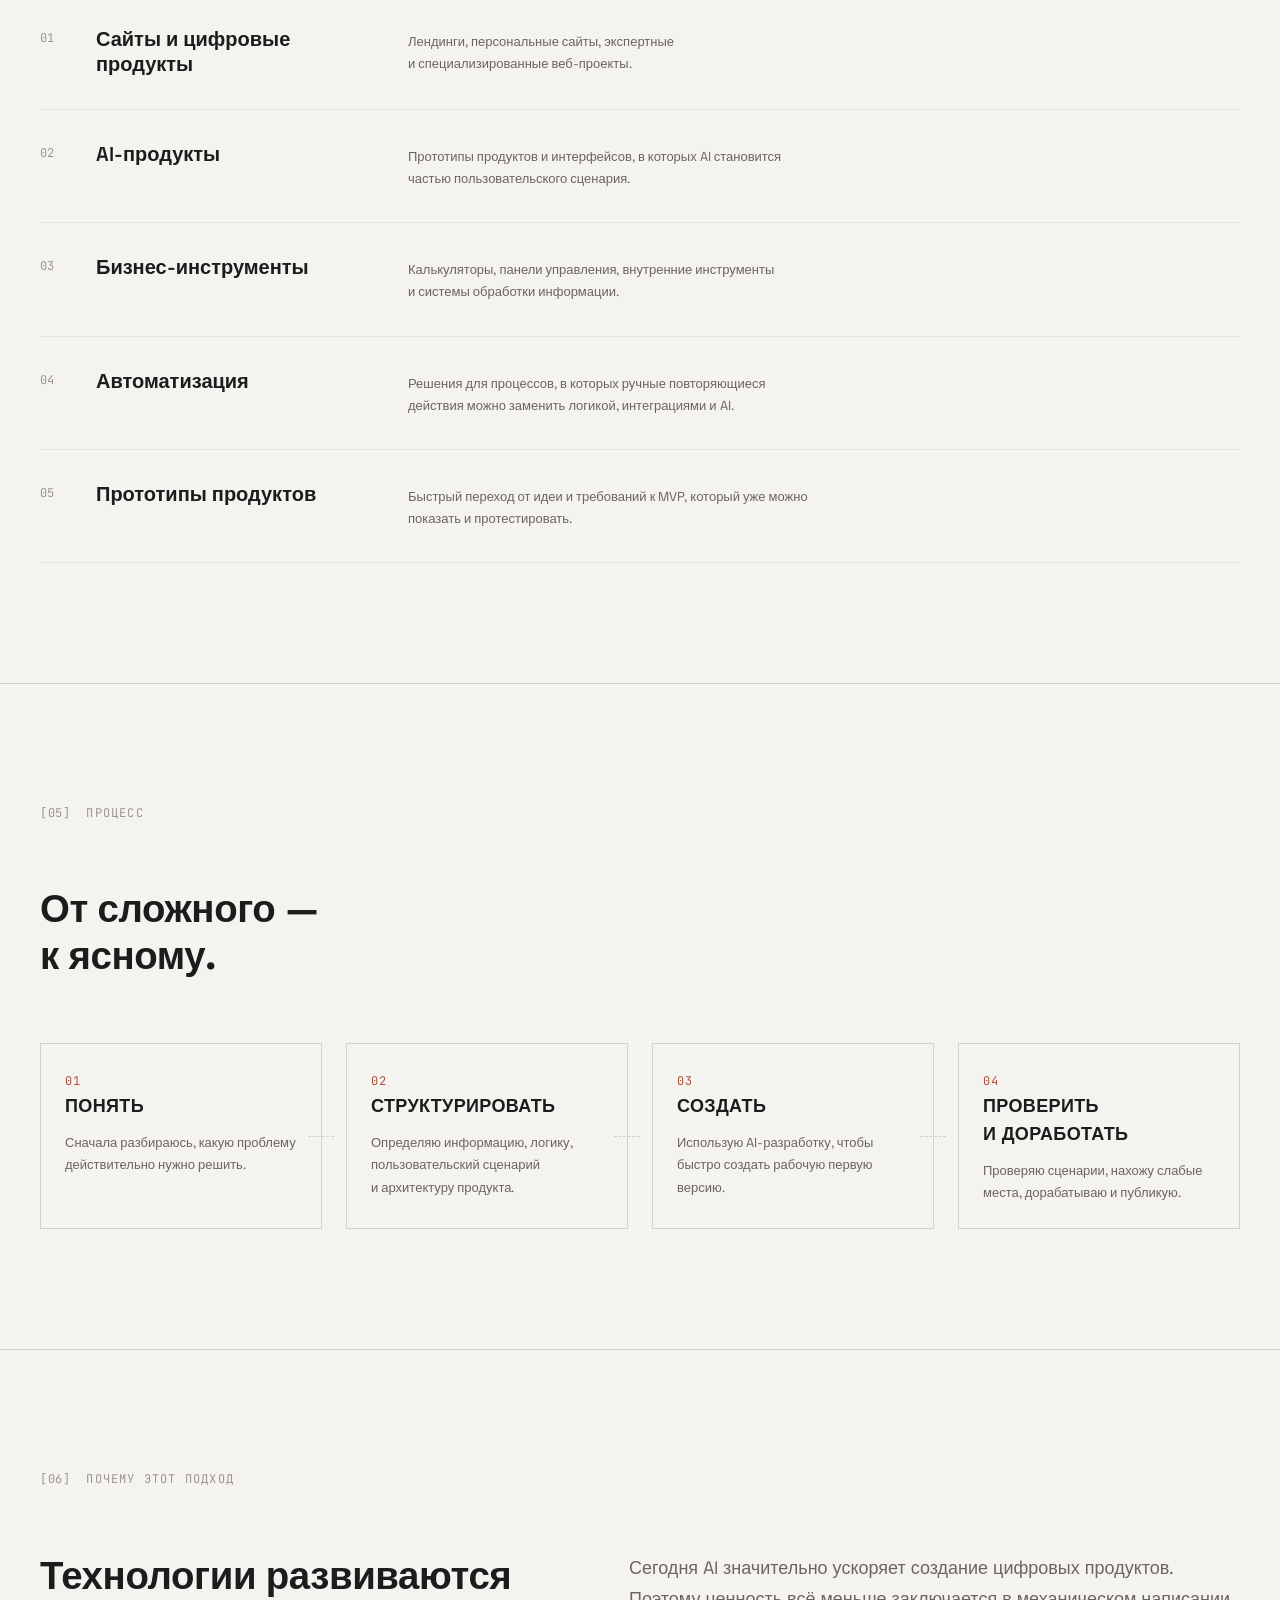
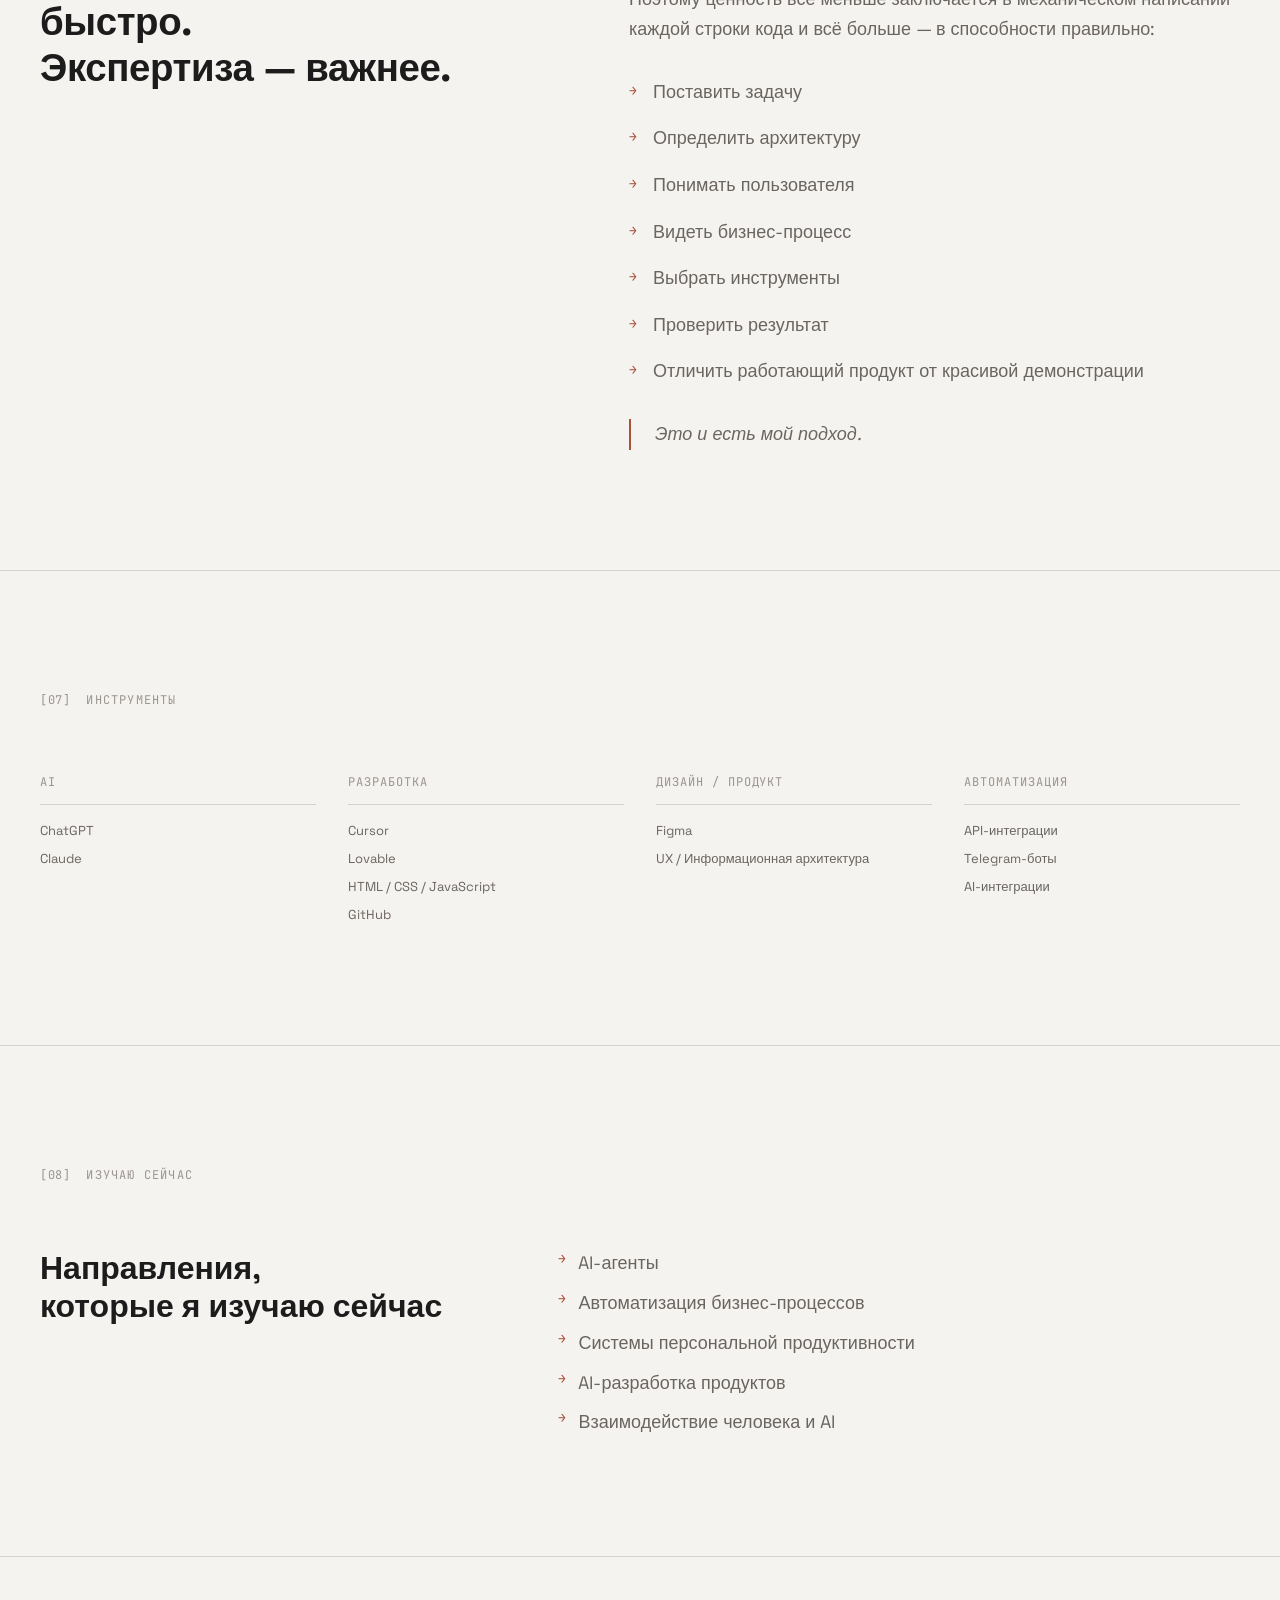
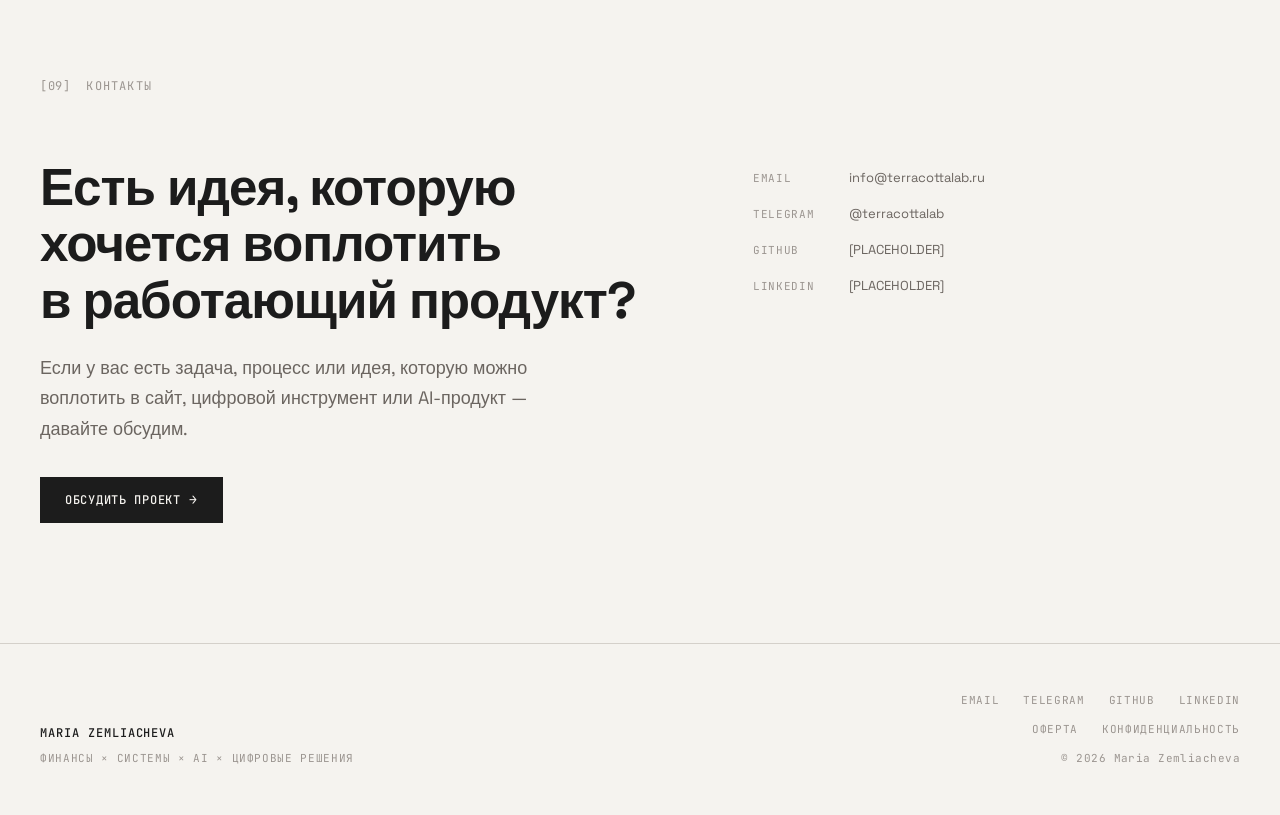
==== commit a07c148e: "Добавлены ссылки" ====
--- a/index.html
+++ b/index.html
@@ -240,6 +240,9 @@
                     <span class="project-card__meta-value">Cursor, HTML/CSS/JS, AI-разработка</span>
                   </div>
                 </div>
+                <a href="https://preview--bellami-elan-parelyada.lovable.app/" class="project-card__link" target="_blank" rel="noopener">
+                  Открыть проект <span class="btn__arrow">↗</span>
+                </a>
               </div>
             </article>
 
